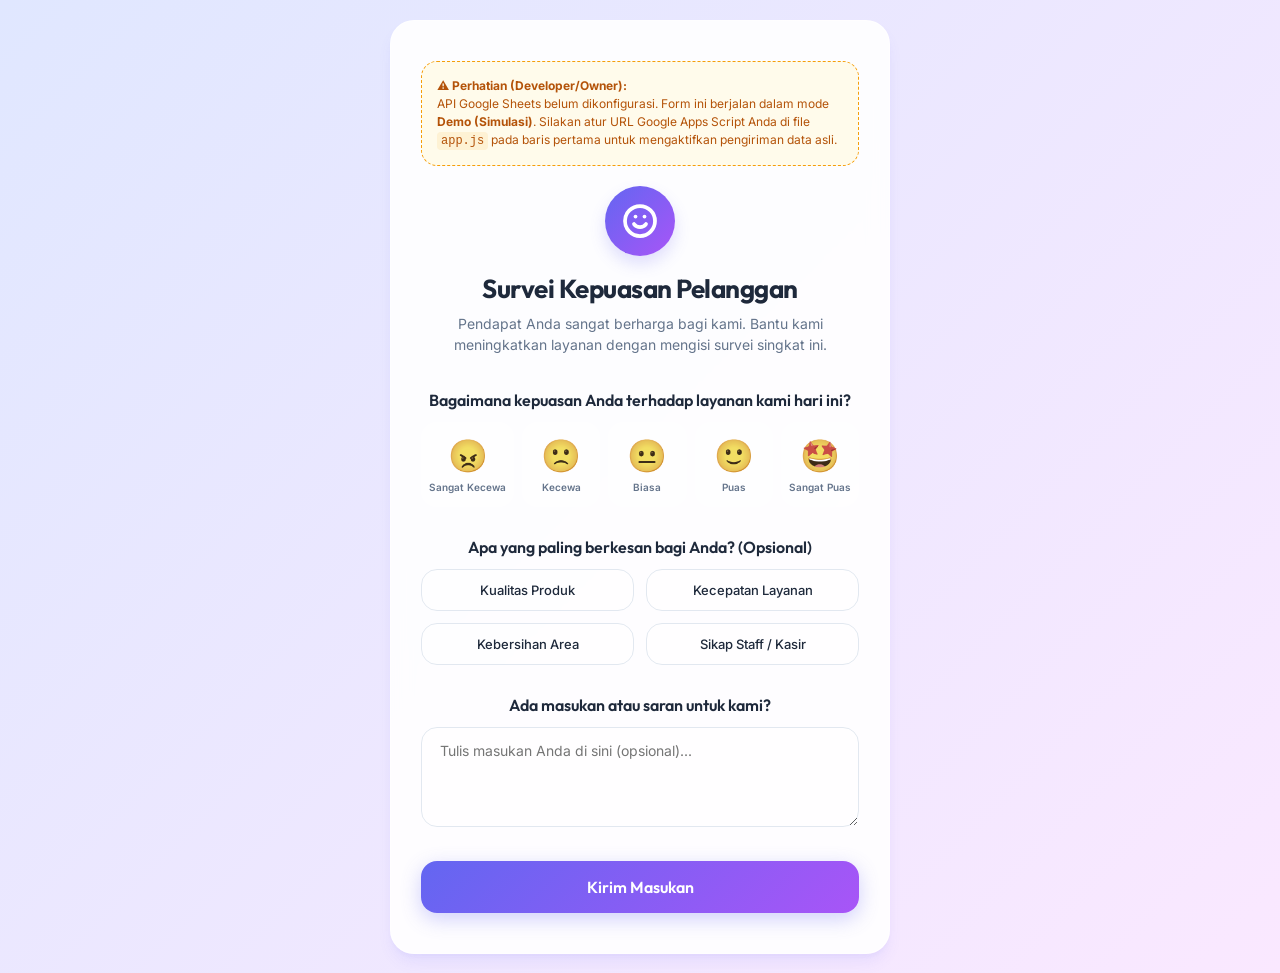
==== index.html @ a702938f "Initial commit of survey system" ====
<!DOCTYPE html>
<html lang="id">
<head>
  <meta charset="UTF-8">
  <meta name="viewport" content="width=device-width, initial-scale=1.0">
  <title>Survei Kepuasan Pelanggan</title>
  <link rel="stylesheet" href="style.css">
</head>
<body>

  <div class="survey-container">
    <!-- Status Konfigurasi: Hanya muncul jika URL Google Sheets belum diisi di app.js -->
    <div id="configWarning" class="config-warning" style="display: none;">
      <strong>⚠️ Perhatian (Developer/Owner):</strong><br>
      API Google Sheets belum dikonfigurasi. Form ini berjalan dalam mode <strong>Demo (Simulasi)</strong>. 
      Silakan atur URL Google Apps Script Anda di file <code>app.js</code> pada baris pertama untuk mengaktifkan pengiriman data asli.
    </div>

    <!-- Tampilan Form Survei -->
    <div id="surveyFormCard">
      <div class="survey-header">
        <div class="logo-placeholder">
          <!-- Ikon SVG senyum elegan -->
          <svg width="36" height="36" viewBox="0 0 24 24" fill="none" stroke="currentColor" stroke-width="2.5" stroke-linecap="round" stroke-linejoin="round">
            <path d="M12 22c5.523 0 10-4.477 10-10S17.523 2 12 2 2 6.477 2 12s4.477 10 10 10z"/>
            <path d="M8 14s1.5 2 4 2 4-2 4-2"/>
            <line x1="9" y1="9" x2="9.01" y2="9"/>
            <line x1="15" y1="9" x2="15.01" y2="9"/>
          </svg>
        </div>
        <h1 id="shopName">Survei Kepuasan Pelanggan</h1>
        <p>Pendapat Anda sangat berharga bagi kami. Bantu kami meningkatkan layanan dengan mengisi survei singkat ini.</p>
      </div>

      <form id="surveyForm">
        <!-- Pilihan Rating Kepuasan -->
        <div class="form-group">
          <label class="form-label">Bagaimana kepuasan Anda terhadap layanan kami hari ini?</label>
          <div class="rating-grid">
            
            <div class="rating-item">
              <input type="radio" name="rating" id="rate1" value="Sangat Tidak Puas" class="rating-input" required>
              <label for="rate1" class="rating-label">
                <span class="rating-emoji">😠</span>
                <span class="rating-text">Sangat Kecewa</span>
              </label>
            </div>

            <div class="rating-item">
              <input type="radio" name="rating" id="rate2" value="Tidak Puas" class="rating-input">
              <label for="rate2" class="rating-label">
                <span class="rating-emoji">🙁</span>
                <span class="rating-text">Kecewa</span>
              </label>
            </div>

            <div class="rating-item">
              <input type="radio" name="rating" id="rate3" value="Biasa Saja" class="rating-input">
              <label for="rate3" class="rating-label">
                <span class="rating-emoji">😐</span>
                <span class="rating-text">Biasa</span>
              </label>
            </div>

            <div class="rating-item">
              <input type="radio" name="rating" id="rate4" value="Puas" class="rating-input">
              <label for="rate4" class="rating-label">
                <span class="rating-emoji">🙂</span>
                <span class="rating-text">Puas</span>
              </label>
            </div>

            <div class="rating-item">
              <input type="radio" name="rating" id="rate5" value="Sangat Puas" class="rating-input">
              <label for="rate5" class="rating-label">
                <span class="rating-emoji">🤩</span>
                <span class="rating-text">Sangat Puas</span>
              </label>
            </div>

          </div>
        </div>

        <!-- Pilihan Kategori Layanan -->
        <div class="form-group">
          <label class="form-label">Apa yang paling berkesan bagi Anda? (Opsional)</label>
          <div class="category-container">
            <div>
              <input type="radio" name="kategori" id="cat1" value="Kualitas Produk" class="category-input">
              <label for="cat1" class="category-label">Kualitas Produk</label>
            </div>
            <div>
              <input type="radio" name="kategori" id="cat2" value="Kecepatan Layanan" class="category-input">
              <label for="cat2" class="category-label">Kecepatan Layanan</label>
            </div>
            <div>
              <input type="radio" name="kategori" id="cat3" value="Kebersihan Area" class="category-input">
              <label for="cat3" class="category-label">Kebersihan Area</label>
            </div>
            <div>
              <input type="radio" name="kategori" id="cat4" value="Sikap Staff/Kasir" class="category-input">
              <label for="cat4" class="category-label">Sikap Staff / Kasir</label>
            </div>
          </div>
        </div>

        <!-- Kolom Saran/Komentar -->
        <div class="form-group">
          <label class="form-label">Ada masukan atau saran untuk kami?</label>
          <textarea name="saran" id="saran" class="feedback-textarea" placeholder="Tulis masukan Anda di sini (opsional)..."></textarea>
        </div>

        <!-- Tombol Kirim -->
        <button type="submit" id="submitBtn" class="submit-btn">
          <span>Kirim Masukan</span>
          <div class="spinner" id="btnSpinner"></div>
        </button>
      </form>
    </div>

    <!-- Tampilan Berhasil Kirim -->
    <div id="successCard" class="success-card">
      <div class="success-icon">✓</div>
      <h2>Terima Kasih!</h2>
      <p>Masukan Anda telah berhasil kami terima. Pendapat Anda sangat membantu kami untuk terus meningkatkan kualitas pelayanan toko kami.</p>
      <button onclick="resetSurvey()" class="back-btn">Isi Survei Lagi</button>
    </div>
  </div>

  <script src="app.js"></script>
</body>
</html>
---- style.css ----
/* Import Google Fonts - Outfit & Inter */
@import url('https://fonts.googleapis.com/css2?family=Outfit:wght@300;400;500;600;700&family=Inter:wght@300;400;500;600&display=swap');

:root {
  --primary-color: #6366f1; /* Indigo */
  --primary-hover: #4f46e5;
  --secondary-color: #f43f5e; /* Rose */
  --bg-gradient: linear-gradient(135deg, #e0e7ff 0%, #fae8ff 100%);
  --card-bg: rgba(255, 255, 255, 0.9);
  --text-dark: #1e293b;
  --text-muted: #64748b;
  --border-color: #e2e8f0;
  --shadow-sm: 0 1px 3px rgba(0,0,0,0.05);
  --shadow-md: 0 4px 6px -1px rgba(0, 0, 0, 0.05), 0 2px 4px -1px rgba(0, 0, 0, 0.03);
  --shadow-lg: 0 10px 15px -3px rgba(99, 102, 241, 0.1), 0 4px 6px -2px rgba(99, 102, 241, 0.05);
  --border-radius-lg: 24px;
  --border-radius-md: 16px;
  --font-heading: 'Outfit', sans-serif;
  --font-body: 'Inter', sans-serif;
  --transition: all 0.3s cubic-bezier(0.4, 0, 0.2, 1);
}

/* Reset Styles */
* {
  box-sizing: border-box;
  margin: 0;
  padding: 0;
}

body {
  font-family: var(--font-body);
  background: var(--bg-gradient);
  color: var(--text-dark);
  min-height: 100vh;
  display: flex;
  justify-content: center;
  align-items: center;
  padding: 20px;
  overflow-x: hidden;
}

/* Main Container */
.survey-container {
  background: var(--card-bg);
  backdrop-filter: blur(10px);
  -webkit-backdrop-filter: blur(10px);
  border: 1px solid rgba(255, 255, 255, 0.6);
  border-radius: var(--border-radius-lg);
  padding: 40px 30px;
  width: 100%;
  max-width: 500px;
  box-shadow: var(--shadow-lg);
  position: relative;
  transition: var(--transition);
}

/* Header Section */
.survey-header {
  text-align: center;
  margin-bottom: 35px;
}

.logo-placeholder {
  width: 70px;
  height: 70px;
  background: linear-gradient(135deg, var(--primary-color) 0%, #a855f7 100%);
  border-radius: 50%;
  display: flex;
  justify-content: center;
  align-items: center;
  margin: 0 auto 16px;
  box-shadow: 0 8px 16px rgba(99, 102, 241, 0.2);
  color: white;
  font-size: 28px;
}

.survey-header h1 {
  font-family: var(--font-heading);
  font-size: 26px;
  font-weight: 700;
  color: var(--text-dark);
  margin-bottom: 8px;
  letter-spacing: -0.5px;
}

.survey-header p {
  color: var(--text-muted);
  font-size: 14px;
  line-height: 1.5;
}

/* Form Styles */
.form-group {
  margin-bottom: 30px;
}

.form-label {
  display: block;
  font-family: var(--font-heading);
  font-weight: 600;
  font-size: 16px;
  margin-bottom: 12px;
  color: var(--text-dark);
  text-align: center;
}

/* Rating Emojis */
.rating-grid {
  display: flex;
  justify-content: space-between;
  gap: 8px;
  margin-top: 10px;
}

.rating-item {
  flex: 1;
  text-align: center;
}

.rating-input {
  display: none; /* Sembunyikan radio button asli */
}

.rating-label {
  display: flex;
  flex-direction: column;
  align-items: center;
  cursor: pointer;
  padding: 12px 6px;
  border-radius: var(--border-radius-md);
  border: 2px solid transparent;
  background: rgba(255, 255, 255, 0.4);
  transition: var(--transition);
}

.rating-label:hover {
  background: rgba(255, 255, 255, 0.8);
  transform: translateY(-4px);
}

.rating-emoji {
  font-size: 32px;
  margin-bottom: 6px;
  filter: grayscale(30%);
  transition: var(--transition);
}

.rating-text {
  font-size: 10px;
  font-weight: 600;
  color: var(--text-muted);
  transition: var(--transition);
  white-space: nowrap;
}

/* Active State for Rating */
.rating-input:checked + .rating-label {
  background: white;
  border-color: var(--primary-color);
  box-shadow: 0 8px 16px rgba(99, 102, 241, 0.15);
  transform: scale(1.05) translateY(-4px);
}

.rating-input:checked + .rating-label .rating-emoji {
  filter: grayscale(0%);
  transform: scale(1.15);
}

.rating-input:checked + .rating-label .rating-text {
  color: var(--primary-color);
}

/* Categories (Chips) */
.category-container {
  display: grid;
  grid-template-columns: repeat(2, 1fr);
  gap: 12px;
}

.category-input {
  display: none;
}

.category-label {
  display: block;
  text-align: center;
  padding: 12px;
  background: rgba(255, 255, 255, 0.5);
  border: 1px solid var(--border-color);
  border-radius: var(--border-radius-md);
  font-size: 13px;
  font-weight: 500;
  color: var(--text-dark);
  cursor: pointer;
  transition: var(--transition);
}

.category-label:hover {
  background: rgba(255, 255, 255, 0.8);
  border-color: var(--primary-color);
}

.category-input:checked + .category-label {
  background: var(--primary-color);
  color: white;
  border-color: var(--primary-color);
  box-shadow: 0 4px 12px rgba(99, 102, 241, 0.2);
}

/* Feedback Text Area */
.feedback-textarea {
  width: 100%;
  min-height: 100px;
  padding: 14px 18px;
  border: 1px solid var(--border-color);
  border-radius: var(--border-radius-md);
  font-family: var(--font-body);
  font-size: 14px;
  color: var(--text-dark);
  background: rgba(255, 255, 255, 0.6);
  resize: vertical;
  outline: none;
  transition: var(--transition);
}

.feedback-textarea:focus {
  background: white;
  border-color: var(--primary-color);
  box-shadow: 0 0 0 4px rgba(99, 102, 241, 0.1);
}

/* Submit Button */
.submit-btn {
  width: 100%;
  padding: 16px;
  background: linear-gradient(135deg, var(--primary-color) 0%, #a855f7 100%);
  color: white;
  border: none;
  border-radius: var(--border-radius-md);
  font-family: var(--font-heading);
  font-size: 16px;
  font-weight: 600;
  cursor: pointer;
  box-shadow: 0 6px 20px rgba(99, 102, 241, 0.3);
  transition: var(--transition);
  display: flex;
  justify-content: center;
  align-items: center;
  gap: 10px;
}

.submit-btn:hover {
  transform: translateY(-2px);
  box-shadow: 0 8px 24px rgba(99, 102, 241, 0.4);
}

.submit-btn:active {
  transform: translateY(0);
}

.submit-btn:disabled {
  background: var(--text-muted);
  cursor: not-allowed;
  box-shadow: none;
  transform: none;
}

.spinner {
  display: none;
  width: 20px;
  height: 20px;
  border: 3px solid rgba(255,255,255,0.3);
  border-radius: 50%;
  border-top-color: white;
  animation: spin 1s ease-in-out infinite;
}

@keyframes spin {
  to { transform: rotate(360deg); }
}

/* Success Card */
.success-card {
  display: none;
  text-align: center;
  padding: 20px 10px;
  animation: scaleIn 0.5s cubic-bezier(0.175, 0.885, 0.32, 1.275);
}

@keyframes scaleIn {
  from { transform: scale(0.9); opacity: 0; }
  to { transform: scale(1); opacity: 1; }
}

.success-icon {
  width: 80px;
  height: 80px;
  background: #dcfce7;
  color: #22c55e;
  border-radius: 50%;
  display: flex;
  justify-content: center;
  align-items: center;
  margin: 0 auto 20px;
  font-size: 40px;
  animation: bounce 2s infinite;
}

@keyframes bounce {
  0%, 20%, 50%, 80%, 100% {transform: translateY(0);}
  40% {transform: translateY(-10px);}
  60% {transform: translateY(-5px);}
}

.success-card h2 {
  font-family: var(--font-heading);
  font-size: 24px;
  font-weight: 700;
  color: var(--text-dark);
  margin-bottom: 12px;
}

.success-card p {
  color: var(--text-muted);
  font-size: 15px;
  line-height: 1.6;
  margin-bottom: 25px;
}

.back-btn {
  display: inline-block;
  padding: 12px 24px;
  background: white;
  border: 1px solid var(--border-color);
  border-radius: var(--border-radius-md);
  color: var(--text-dark);
  font-weight: 500;
  text-decoration: none;
  transition: var(--transition);
  font-size: 14px;
}

.back-btn:hover {
  background: var(--border-color);
  transform: translateY(-1px);
}

/* Config Notice */
.config-warning {
  background: #fffbeb;
  border: 1px dashed #f59e0b;
  border-radius: var(--border-radius-md);
  padding: 15px;
  margin-bottom: 20px;
  font-size: 12px;
  color: #b45309;
  line-height: 1.5;
  text-align: left;
}

.config-warning code {
  background: rgba(245, 158, 11, 0.1);
  padding: 2px 4px;
  border-radius: 4px;
  font-family: monospace;
}

/* Responsive adjust */
@media(max-width: 480px) {
  body {
    padding: 10px;
  }
  
  .survey-container {
    padding: 30px 20px;
    border-radius: var(--border-radius-md);
  }
  
  .rating-emoji {
    font-size: 28px;
  }
  
  .rating-text {
    font-size: 9px;
  }
  
  .survey-header h1 {
    font-size: 22px;
  }
}

/* ==========================================
   GAYA UNTUK DASHBOARD ADMIN (admin.html)
   ========================================== */
.admin-container {
  max-width: 900px;
  background: var(--card-bg);
  backdrop-filter: blur(10px);
  -webkit-backdrop-filter: blur(10px);
  border: 1px solid rgba(255, 255, 255, 0.6);
  border-radius: var(--border-radius-lg);
  padding: 40px;
  width: 100%;
  box-shadow: var(--shadow-lg);
}

.admin-header {
  display: flex;
  justify-content: space-between;
  align-items: center;
  margin-bottom: 30px;
  flex-wrap: wrap;
  gap: 15px;
}

.admin-title h1 {
  font-family: var(--font-heading);
  font-size: 28px;
  font-weight: 700;
  color: var(--text-dark);
}

.admin-title p {
  color: var(--text-muted);
  font-size: 14px;
}

.action-buttons {
  display: flex;
  gap: 10px;
}

.btn {
  padding: 12px 20px;
  border-radius: var(--border-radius-md);
  font-family: var(--font-heading);
  font-weight: 600;
  font-size: 14px;
  cursor: pointer;
  border: none;
  transition: var(--transition);
  display: inline-flex;
  align-items: center;
  gap: 8px;
  text-decoration: none;
}

.btn-primary {
  background: linear-gradient(135deg, var(--primary-color) 0%, #a855f7 100%);
  color: white;
  box-shadow: 0 4px 12px rgba(99, 102, 241, 0.2);
}

.btn-primary:hover {
  transform: translateY(-1px);
  box-shadow: 0 6px 16px rgba(99, 102, 241, 0.3);
}

.btn-secondary {
  background: white;
  border: 1px solid var(--border-color);
  color: var(--text-dark);
}

.btn-secondary:hover {
  background: var(--border-color);
}

.btn-danger {
  background: #ef4444;
  color: white;
}

.btn-danger:hover {
  background: #dc2626;
}

.stats-grid {
  display: grid;
  grid-template-columns: repeat(auto-fit, minmax(200px, 1fr));
  gap: 20px;
  margin-bottom: 35px;
}

.stat-card {
  background: rgba(255, 255, 255, 0.5);
  border: 1px solid var(--border-color);
  border-radius: var(--border-radius-md);
  padding: 20px;
  text-align: center;
  box-shadow: var(--shadow-sm);
  transition: var(--transition);
}

.stat-card:hover {
  transform: translateY(-2px);
  background: white;
  box-shadow: var(--shadow-md);
}

.stat-card h3 {
  font-size: 12px;
  color: var(--text-muted);
  text-transform: uppercase;
  margin-bottom: 8px;
  letter-spacing: 0.5px;
}

.stat-card .stat-val {
  font-size: 32px;
  font-weight: 700;
  font-family: var(--font-heading);
  color: var(--text-dark);
}

.table-wrapper {
  overflow-x: auto;
  background: rgba(255, 255, 255, 0.3);
  border: 1px solid var(--border-color);
  border-radius: var(--border-radius-md);
  margin-top: 15px;
}

.admin-table {
  width: 100%;
  border-collapse: collapse;
  text-align: left;
  font-size: 14px;
}

.admin-table th {
  background: rgba(99, 102, 241, 0.05);
  padding: 15px 20px;
  font-weight: 600;
  color: var(--text-dark);
  border-bottom: 1px solid var(--border-color);
}

.admin-table td {
  padding: 15px 20px;
  border-bottom: 1px solid var(--border-color);
  color: #334155;
}

.admin-table tr:last-child td {
  border-bottom: none;
}

.admin-table tr:hover {
  background: rgba(255, 255, 255, 0.4);
}

.rating-badge {
  display: inline-block;
  padding: 4px 8px;
  border-radius: 20px;
  font-size: 11px;
  font-weight: 600;
  text-align: center;
}

.badge-sangat-puas { background: #dcfce7; color: #166534; }
.badge-puas { background: #e0f2fe; color: #0369a1; }
.badge-biasa { background: #fef3c7; color: #92400e; }
.badge-tidak-puas { background: #fee2e2; color: #991b1b; }
.badge-sangat-tidak-puas { background: #fca5a5; color: #7f1d1d; }

.empty-state {
  text-align: center;
  padding: 45px 20px;
  color: var(--text-muted);
  font-style: italic;
}

@media(max-width: 768px) {
  .admin-container {
    padding: 25px 15px;
  }
  .admin-header {
    flex-direction: column;
    align-items: flex-start;
  }
  .action-buttons {
    width: 100%;
    justify-content: flex-start;
  }
}
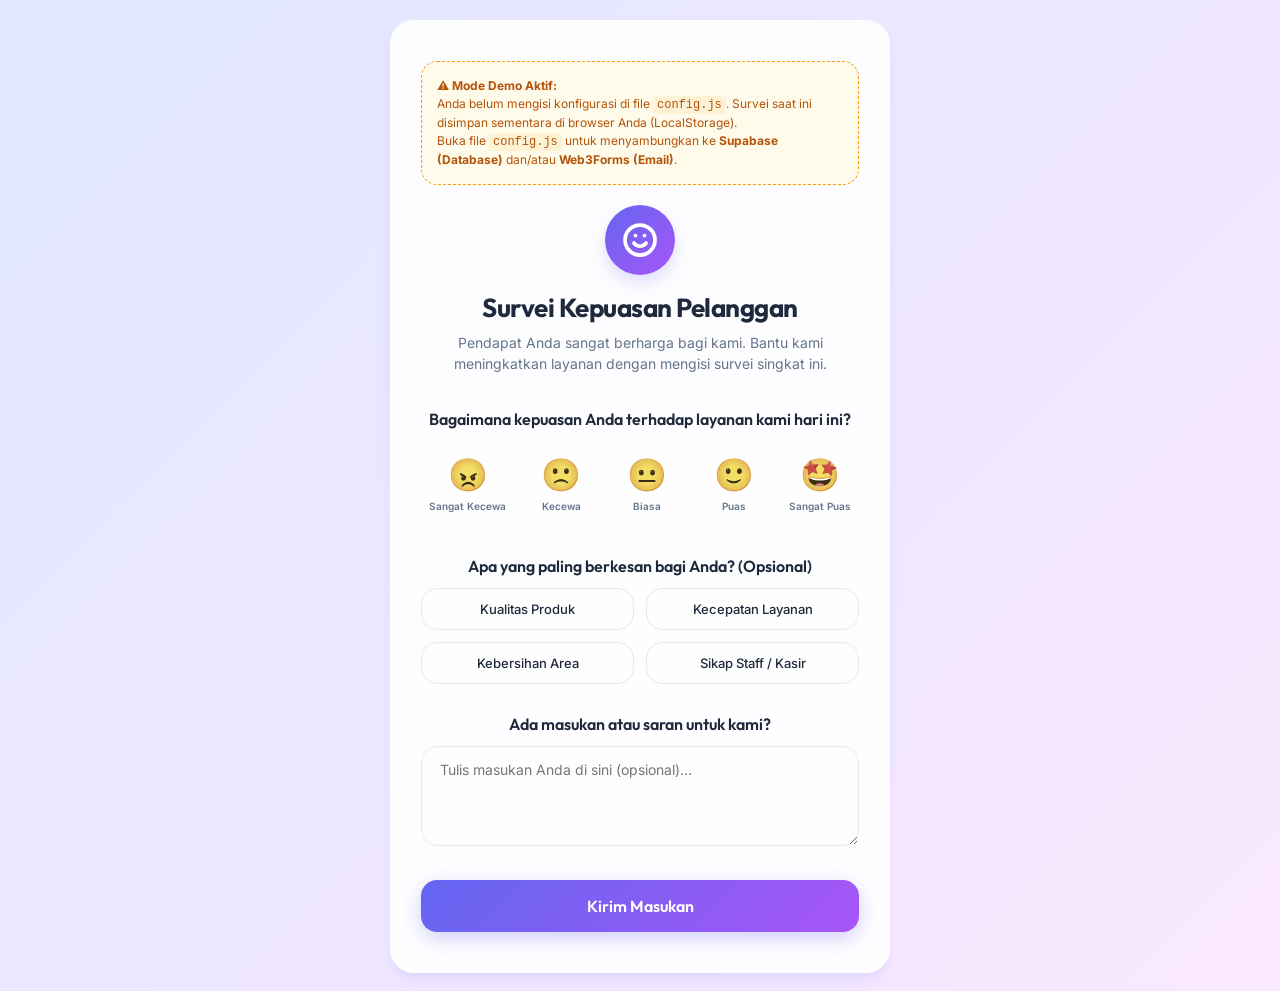
==== commit 7b7fd06f: "Update code to support both Supabase and Web3Forms with config.js" ====
--- a/index.html
+++ b/index.html
@@ -127,6 +127,7 @@
     </div>
   </div>
 
+  <script src="config.js"></script>
   <script src="app.js"></script>
 </body>
 </html>
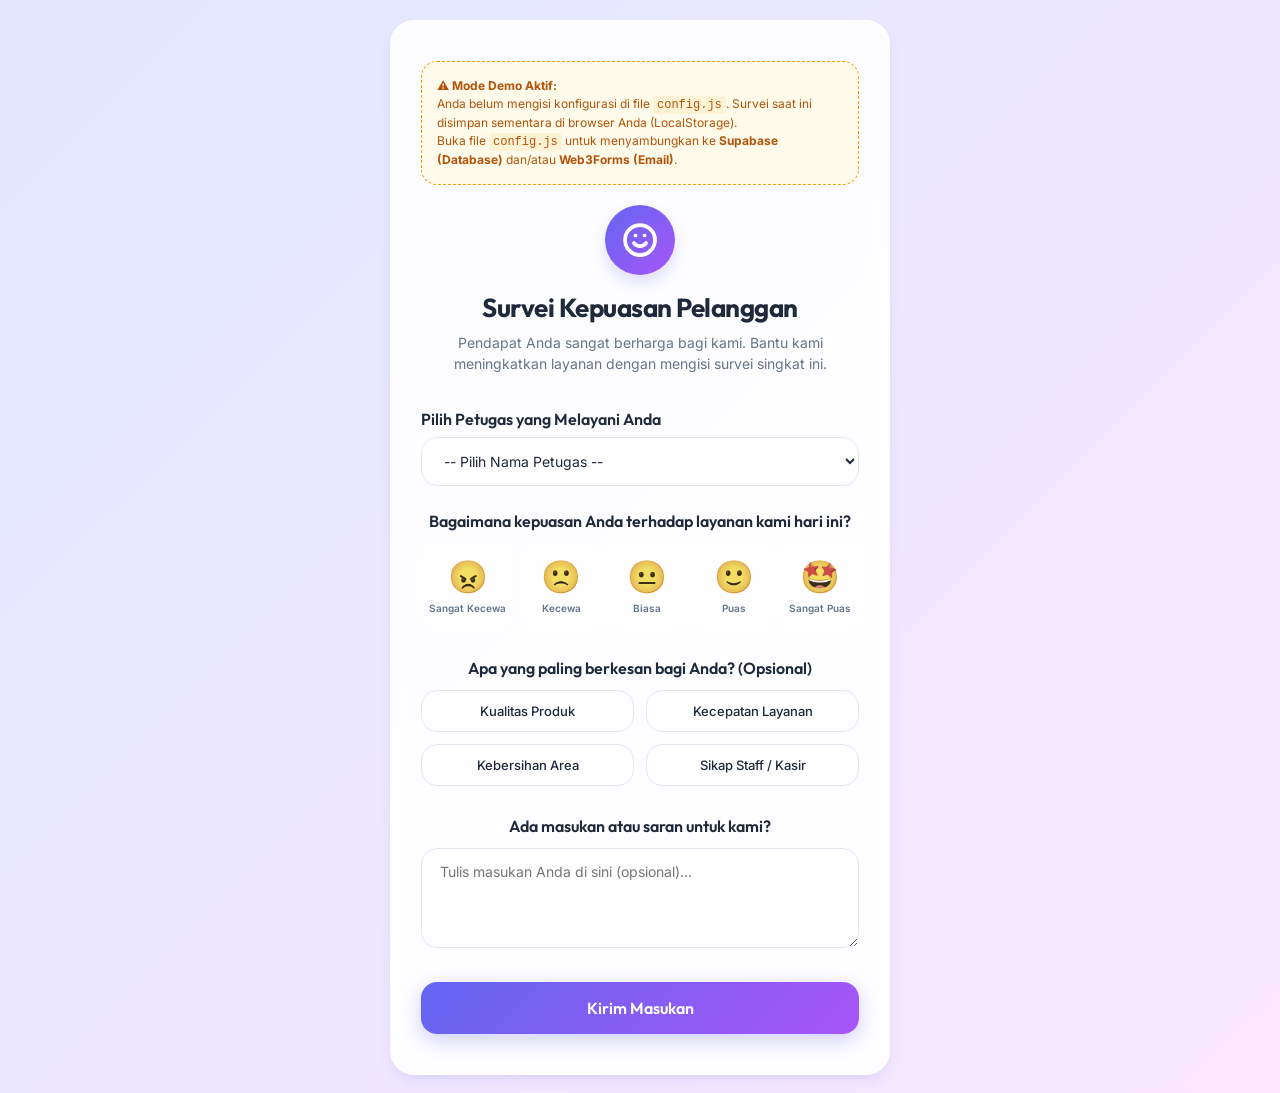
==== commit 29f64c96: "Add officer management tab, petugas dropdown, and user CRUD features" ====
--- a/index.html
+++ b/index.html
@@ -33,6 +33,14 @@
       </div>
 
       <form id="surveyForm">
+        <!-- Pilihan Petugas -->
+        <div class="form-group" style="margin-bottom: 25px;">
+          <label class="form-label" style="text-align: left; margin-bottom: 8px;">Pilih Petugas yang Melayani Anda</label>
+          <select name="petugas" id="petugasSelect" class="form-input" style="width: 100%; cursor: pointer;" required>
+            <option value="" disabled selected>-- Pilih Nama Petugas --</option>
+          </select>
+        </div>
+
         <!-- Pilihan Rating Kepuasan -->
         <div class="form-group">
           <label class="form-label">Bagaimana kepuasan Anda terhadap layanan kami hari ini?</label>
--- a/style.css
+++ b/style.css
@@ -207,10 +207,10 @@
   box-shadow: 0 4px 12px rgba(99, 102, 241, 0.2);
 }
 
-/* Feedback Text Area */
-.feedback-textarea {
+/* Feedback Text Area & Input Form */
+.feedback-textarea,
+.form-input {
   width: 100%;
-  min-height: 100px;
   padding: 14px 18px;
   border: 1px solid var(--border-color);
   border-radius: var(--border-radius-md);
@@ -218,15 +218,29 @@
   font-size: 14px;
   color: var(--text-dark);
   background: rgba(255, 255, 255, 0.6);
+  outline: none;
+  transition: var(--transition);
+}
+
+.feedback-textarea {
+  min-height: 100px;
   resize: vertical;
-  outline: none;
-  transition: var(--transition);
-}
-
-.feedback-textarea:focus {
+}
+
+.feedback-textarea:focus,
+.form-input:focus {
   background: white;
   border-color: var(--primary-color);
   box-shadow: 0 0 0 4px rgba(99, 102, 241, 0.1);
+}
+
+.error-message {
+  color: #ef4444;
+  font-size: 13px;
+  margin-top: 8px;
+  text-align: center;
+  font-weight: 500;
+  display: none;
 }
 
 /* Submit Button */
@@ -586,3 +600,66 @@
   }
 }
 
+/* ==========================================
+   TAB NAVIGASI & MANAJEMEN PETUGAS
+   ========================================== */
+.admin-tabs {
+  display: flex;
+  gap: 15px;
+  margin-bottom: 25px;
+  border-bottom: 2px solid var(--border-color);
+}
+
+.tab-link {
+  padding: 12px 20px;
+  font-family: var(--font-heading);
+  font-weight: 600;
+  font-size: 15px;
+  color: var(--text-muted);
+  background: none;
+  border: none;
+  cursor: pointer;
+  border-bottom: 3px solid transparent;
+  transition: var(--transition);
+}
+
+.tab-link.active {
+  color: var(--primary-color);
+  border-bottom-color: var(--primary-color);
+}
+
+.tab-content {
+  display: none;
+}
+
+.tab-content.active {
+  display: block;
+}
+
+.mgmt-grid {
+  display: grid;
+  grid-template-columns: 1fr 1.5fr;
+  gap: 30px;
+}
+
+@media(max-width: 768px) {
+  .mgmt-grid {
+    grid-template-columns: 1fr;
+  }
+}
+
+.card {
+  background: rgba(255, 255, 255, 0.4);
+  border: 1px solid var(--border-color);
+  border-radius: var(--border-radius-md);
+  padding: 24px;
+}
+
+.card h2 {
+  font-family: var(--font-heading);
+  font-size: 18px;
+  margin-bottom: 18px;
+  color: var(--text-dark);
+}
+
+
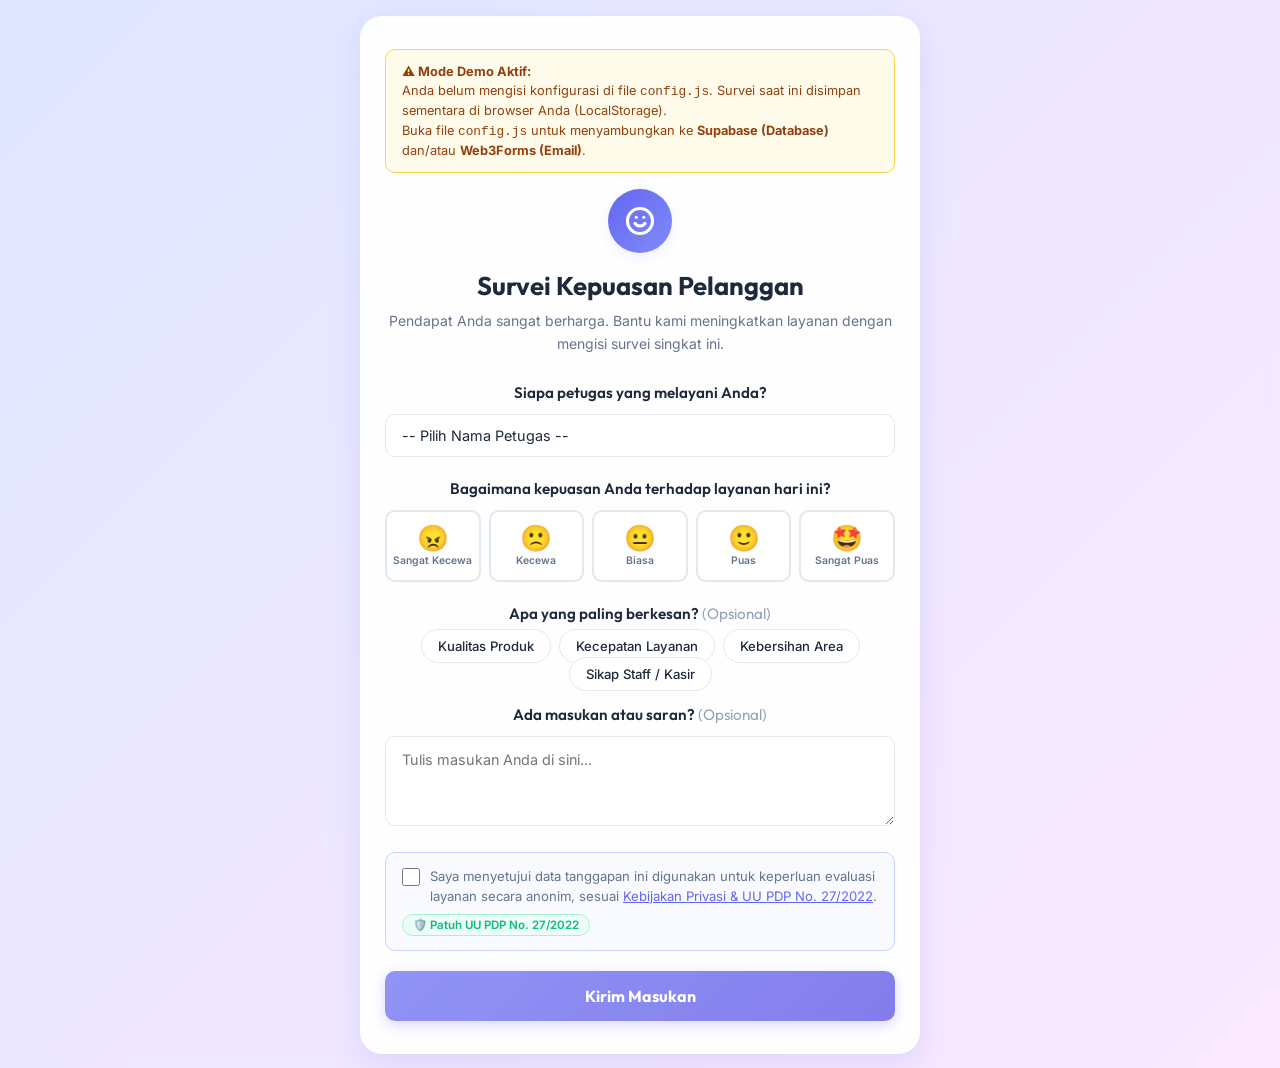
==== commit 4e5a6f00: "feat: responsive UI, UU PDP compliance, login rate-limiting, session timeout, privacy modal, consent" ====
--- a/index.html
+++ b/index.html
@@ -2,26 +2,68 @@
 <html lang="id">
 <head>
   <meta charset="UTF-8">
-  <meta name="viewport" content="width=device-width, initial-scale=1.0">
+  <meta name="viewport" content="width=device-width, initial-scale=1.0, maximum-scale=1.0">
+  <meta name="description" content="Survei Kepuasan Pelanggan - Bantu kami tingkatkan layanan dengan mengisi survei singkat">
+  <meta name="robots" content="noindex, nofollow">
+  <!-- Preconnect untuk performa loading font lebih cepat -->
+  <link rel="preconnect" href="https://fonts.googleapis.com">
+  <link rel="preconnect" href="https://fonts.gstatic.com" crossorigin>
   <title>Survei Kepuasan Pelanggan</title>
   <link rel="stylesheet" href="style.css">
+  <script src="config.js"></script>
 </head>
 <body>
 
+  <!-- MODAL KEBIJAKAN PRIVASI (UU PDP No.27/2022) -->
+  <div id="privacyModal" class="modal-overlay" role="dialog" aria-modal="true" aria-label="Kebijakan Privasi">
+    <div class="modal-box">
+      <h2>🔒 Kebijakan Privasi & Perlindungan Data</h2>
+      <p>Sesuai <strong>UU PDP No. 27 Tahun 2022</strong>, kami berkomitmen melindungi privasi Anda.</p>
+
+      <h3>📋 Data yang Dikumpulkan</h3>
+      <ul>
+        <li>Rating kepuasan layanan Anda</li>
+        <li>Kategori layanan yang dipilih (opsional)</li>
+        <li>Saran / masukan tertulis (opsional, <strong>tanpa nama</strong>)</li>
+        <li>Nama petugas yang melayani (untuk evaluasi internal)</li>
+        <li>Waktu pengisian survei</li>
+      </ul>
+
+      <h3>🎯 Tujuan Penggunaan</h3>
+      <ul>
+        <li>Evaluasi dan peningkatan kualitas layanan</li>
+        <li>Laporan internal kinerja petugas</li>
+        <li>Data tidak dijual atau dibagikan ke pihak ketiga</li>
+      </ul>
+
+      <h3>📅 Penyimpanan Data</h3>
+      <p>Data survei disimpan <strong>maksimal 1 tahun</strong> dan akan dihapus secara berkala sesuai kebijakan retensi data.</p>
+
+      <h3>✅ Hak Anda (Pasal 5–16 UU PDP)</h3>
+      <ul>
+        <li>Survei ini <strong>anonim</strong> — kami tidak mengumpulkan nama atau kontak Anda</li>
+        <li>Anda berhak menolak mengisi survei kapan saja</li>
+        <li>Data bersifat agregat untuk keperluan statistik</li>
+      </ul>
+
+      <button class="modal-close" onclick="document.getElementById('privacyModal').classList.remove('open')">
+        Mengerti &amp; Tutup
+      </button>
+    </div>
+  </div>
+
+  <!-- FORM SURVEI -->
   <div class="survey-container">
-    <!-- Status Konfigurasi: Hanya muncul jika URL Google Sheets belum diisi di app.js -->
-    <div id="configWarning" class="config-warning" style="display: none;">
-      <strong>⚠️ Perhatian (Developer/Owner):</strong><br>
-      API Google Sheets belum dikonfigurasi. Form ini berjalan dalam mode <strong>Demo (Simulasi)</strong>. 
-      Silakan atur URL Google Apps Script Anda di file <code>app.js</code> pada baris pertama untuk mengaktifkan pengiriman data asli.
+    <!-- Peringatan konfigurasi (hanya developer) -->
+    <div id="configWarning" class="config-warning" style="display:none;">
+      <strong>⚠️ Mode Demo:</strong> Data disimpan sementara di browser ini. Hubungkan Supabase di <code>config.js</code> untuk penyimpanan permanen.
     </div>
 
-    <!-- Tampilan Form Survei -->
+    <!-- Form Aktif -->
     <div id="surveyFormCard">
       <div class="survey-header">
         <div class="logo-placeholder">
-          <!-- Ikon SVG senyum elegan -->
-          <svg width="36" height="36" viewBox="0 0 24 24" fill="none" stroke="currentColor" stroke-width="2.5" stroke-linecap="round" stroke-linejoin="round">
+          <svg width="30" height="30" viewBox="0 0 24 24" fill="none" stroke="currentColor" stroke-width="2.5" stroke-linecap="round" stroke-linejoin="round" aria-hidden="true">
             <path d="M12 22c5.523 0 10-4.477 10-10S17.523 2 12 2 2 6.477 2 12s4.477 10 10 10z"/>
             <path d="M8 14s1.5 2 4 2 4-2 4-2"/>
             <line x1="9" y1="9" x2="9.01" y2="9"/>
@@ -29,70 +71,65 @@
           </svg>
         </div>
         <h1 id="shopName">Survei Kepuasan Pelanggan</h1>
-        <p>Pendapat Anda sangat berharga bagi kami. Bantu kami meningkatkan layanan dengan mengisi survei singkat ini.</p>
+        <p>Pendapat Anda sangat berharga. Bantu kami meningkatkan layanan dengan mengisi survei singkat ini.</p>
       </div>
 
-      <form id="surveyForm">
-        <!-- Pilihan Petugas -->
-        <div class="form-group" style="margin-bottom: 25px;">
-          <label class="form-label" style="text-align: left; margin-bottom: 8px;">Pilih Petugas yang Melayani Anda</label>
-          <select name="petugas" id="petugasSelect" class="form-input" style="width: 100%; cursor: pointer;" required>
+      <form id="surveyForm" novalidate>
+
+        <!-- Pilih Petugas -->
+        <div class="form-group">
+          <label class="form-label" for="petugasSelect">Siapa petugas yang melayani Anda?</label>
+          <select name="petugas" id="petugasSelect" class="form-input" required aria-required="true">
             <option value="" disabled selected>-- Pilih Nama Petugas --</option>
           </select>
         </div>
 
-        <!-- Pilihan Rating Kepuasan -->
+        <!-- Rating Kepuasan -->
         <div class="form-group">
-          <label class="form-label">Bagaimana kepuasan Anda terhadap layanan kami hari ini?</label>
-          <div class="rating-grid">
-            
+          <label class="form-label">Bagaimana kepuasan Anda terhadap layanan hari ini?</label>
+          <div class="rating-grid" role="radiogroup" aria-label="Pilihan rating kepuasan">
             <div class="rating-item">
               <input type="radio" name="rating" id="rate1" value="Sangat Tidak Puas" class="rating-input" required>
               <label for="rate1" class="rating-label">
-                <span class="rating-emoji">😠</span>
+                <span class="rating-emoji" aria-hidden="true">😠</span>
                 <span class="rating-text">Sangat Kecewa</span>
               </label>
             </div>
-
             <div class="rating-item">
               <input type="radio" name="rating" id="rate2" value="Tidak Puas" class="rating-input">
               <label for="rate2" class="rating-label">
-                <span class="rating-emoji">🙁</span>
+                <span class="rating-emoji" aria-hidden="true">🙁</span>
                 <span class="rating-text">Kecewa</span>
               </label>
             </div>
-
             <div class="rating-item">
               <input type="radio" name="rating" id="rate3" value="Biasa Saja" class="rating-input">
               <label for="rate3" class="rating-label">
-                <span class="rating-emoji">😐</span>
+                <span class="rating-emoji" aria-hidden="true">😐</span>
                 <span class="rating-text">Biasa</span>
               </label>
             </div>
-
             <div class="rating-item">
               <input type="radio" name="rating" id="rate4" value="Puas" class="rating-input">
               <label for="rate4" class="rating-label">
-                <span class="rating-emoji">🙂</span>
+                <span class="rating-emoji" aria-hidden="true">🙂</span>
                 <span class="rating-text">Puas</span>
               </label>
             </div>
-
             <div class="rating-item">
               <input type="radio" name="rating" id="rate5" value="Sangat Puas" class="rating-input">
               <label for="rate5" class="rating-label">
-                <span class="rating-emoji">🤩</span>
+                <span class="rating-emoji" aria-hidden="true">🤩</span>
                 <span class="rating-text">Sangat Puas</span>
               </label>
             </div>
-
           </div>
         </div>
 
-        <!-- Pilihan Kategori Layanan -->
+        <!-- Kategori -->
         <div class="form-group">
-          <label class="form-label">Apa yang paling berkesan bagi Anda? (Opsional)</label>
-          <div class="category-container">
+          <label class="form-label">Apa yang paling berkesan? <span style="font-weight:400;color:#94a3b8;">(Opsional)</span></label>
+          <div class="category-container" role="radiogroup" aria-label="Pilihan kategori">
             <div>
               <input type="radio" name="kategori" id="cat1" value="Kualitas Produk" class="category-input">
               <label for="cat1" class="category-label">Kualitas Produk</label>
@@ -112,30 +149,49 @@
           </div>
         </div>
 
-        <!-- Kolom Saran/Komentar -->
+        <!-- Saran -->
         <div class="form-group">
-          <label class="form-label">Ada masukan atau saran untuk kami?</label>
-          <textarea name="saran" id="saran" class="feedback-textarea" placeholder="Tulis masukan Anda di sini (opsional)..."></textarea>
+          <label class="form-label" for="saran">Ada masukan atau saran? <span style="font-weight:400;color:#94a3b8;">(Opsional)</span></label>
+          <textarea name="saran" id="saran" class="feedback-textarea" placeholder="Tulis masukan Anda di sini..." aria-label="Kolom saran opsional"></textarea>
+        </div>
+
+        <!-- PERSETUJUAN DATA (UU PDP) -->
+        <div class="consent-box">
+          <label>
+            <input type="checkbox" id="consentCheck" required aria-required="true">
+            <span>
+              Saya menyetujui data tanggapan ini digunakan untuk keperluan evaluasi layanan secara anonim, sesuai 
+              <a href="#" onclick="document.getElementById('privacyModal').classList.add('open'); return false;" aria-label="Buka kebijakan privasi">Kebijakan Privasi &amp; UU PDP No. 27/2022</a>.
+            </span>
+          </label>
+          <div class="pdp-badge" aria-label="Sistem ini patuh terhadap UU PDP">
+            🛡️ Patuh UU PDP No. 27/2022
+          </div>
         </div>
 
         <!-- Tombol Kirim -->
-        <button type="submit" id="submitBtn" class="submit-btn">
+        <button type="submit" id="submitBtn" class="submit-btn" disabled>
           <span>Kirim Masukan</span>
-          <div class="spinner" id="btnSpinner"></div>
+          <div class="spinner" id="btnSpinner" aria-hidden="true"></div>
         </button>
       </form>
     </div>
 
-    <!-- Tampilan Berhasil Kirim -->
-    <div id="successCard" class="success-card">
-      <div class="success-icon">✓</div>
+    <!-- Sukses -->
+    <div id="successCard" class="success-card" role="alert" aria-live="polite">
+      <div class="success-icon" aria-hidden="true">✓</div>
       <h2>Terima Kasih!</h2>
-      <p>Masukan Anda telah berhasil kami terima. Pendapat Anda sangat membantu kami untuk terus meningkatkan kualitas pelayanan toko kami.</p>
+      <p>Masukan Anda telah diterima dengan aman. Pendapat Anda membantu kami meningkatkan kualitas layanan.</p>
       <button onclick="resetSurvey()" class="back-btn">Isi Survei Lagi</button>
     </div>
   </div>
 
-  <script src="config.js"></script>
+  <script>
+    // Aktifkan tombol kirim hanya jika consent dicentang
+    document.getElementById('consentCheck').addEventListener('change', function() {
+      document.getElementById('submitBtn').disabled = !this.checked;
+    });
+  </script>
   <script src="app.js"></script>
 </body>
 </html>
--- a/style.css
+++ b/style.css
@@ -1,665 +1,533 @@
-/* Import Google Fonts - Outfit & Inter */
-@import url('https://fonts.googleapis.com/css2?family=Outfit:wght@300;400;500;600;700&family=Inter:wght@300;400;500;600&display=swap');
-
+/* =========================================
+   IMPORT FONT — SWAP untuk performa cepat
+   ========================================= */
+@import url('https://fonts.googleapis.com/css2?family=Outfit:wght@400;600;700&family=Inter:wght@400;500;600&display=swap');
+
+/* =========================================
+   DESIGN TOKENS
+   ========================================= */
 :root {
-  --primary-color: #6366f1; /* Indigo */
-  --primary-hover: #4f46e5;
-  --secondary-color: #f43f5e; /* Rose */
-  --bg-gradient: linear-gradient(135deg, #e0e7ff 0%, #fae8ff 100%);
-  --card-bg: rgba(255, 255, 255, 0.9);
-  --text-dark: #1e293b;
-  --text-muted: #64748b;
-  --border-color: #e2e8f0;
-  --shadow-sm: 0 1px 3px rgba(0,0,0,0.05);
-  --shadow-md: 0 4px 6px -1px rgba(0, 0, 0, 0.05), 0 2px 4px -1px rgba(0, 0, 0, 0.03);
-  --shadow-lg: 0 10px 15px -3px rgba(99, 102, 241, 0.1), 0 4px 6px -2px rgba(99, 102, 241, 0.05);
-  --border-radius-lg: 24px;
-  --border-radius-md: 16px;
-  --font-heading: 'Outfit', sans-serif;
-  --font-body: 'Inter', sans-serif;
-  --transition: all 0.3s cubic-bezier(0.4, 0, 0.2, 1);
-}
-
-/* Reset Styles */
-* {
-  box-sizing: border-box;
-  margin: 0;
-  padding: 0;
-}
+  --primary:       #6366f1;
+  --primary-dark:  #4f46e5;
+  --danger:        #ef4444;
+  --danger-dark:   #dc2626;
+  --success:       #10b981;
+  --warning:       #f59e0b;
+  --bg:            linear-gradient(135deg, #e0e7ff 0%, #fae8ff 100%);
+  --card:          rgba(255,255,255,0.93);
+  --text:          #1e293b;
+  --muted:         #64748b;
+  --border:        #e2e8f0;
+  --shadow-sm:     0 1px 3px rgba(0,0,0,0.07);
+  --shadow-md:     0 4px 12px rgba(99,102,241,0.10);
+  --shadow-lg:     0 10px 30px rgba(99,102,241,0.14);
+  --radius-xl:     22px;
+  --radius-lg:     14px;
+  --radius-md:     10px;
+  --radius-sm:     6px;
+  --font-head:     'Outfit', sans-serif;
+  --font-body:     'Inter', sans-serif;
+  --ease:          cubic-bezier(0.4,0,0.2,1);
+}
+
+/* =========================================
+   RESET
+   ========================================= */
+*, *::before, *::after { box-sizing: border-box; margin: 0; padding: 0; }
+html { font-size: 16px; -webkit-text-size-adjust: 100%; }
 
 body {
   font-family: var(--font-body);
-  background: var(--bg-gradient);
-  color: var(--text-dark);
+  background: var(--bg);
+  color: var(--text);
   min-height: 100vh;
   display: flex;
   justify-content: center;
-  align-items: center;
-  padding: 20px;
+  align-items: flex-start;
+  padding: 16px;
   overflow-x: hidden;
 }
 
-/* Main Container */
+/* =========================================
+   SURVEY CONTAINER (halaman survei)
+   ========================================= */
 .survey-container {
-  background: var(--card-bg);
-  backdrop-filter: blur(10px);
-  -webkit-backdrop-filter: blur(10px);
-  border: 1px solid rgba(255, 255, 255, 0.6);
-  border-radius: var(--border-radius-lg);
-  padding: 40px 30px;
+  background: var(--card);
+  backdrop-filter: blur(12px);
+  -webkit-backdrop-filter: blur(12px);
+  border: 1px solid rgba(255,255,255,0.7);
+  border-radius: var(--radius-xl);
+  padding: 32px 24px;
   width: 100%;
-  max-width: 500px;
+  max-width: 560px;
+  margin: auto;
   box-shadow: var(--shadow-lg);
-  position: relative;
-  transition: var(--transition);
-}
-
-/* Header Section */
+}
+
+/* =========================================
+   SURVEY HEADER
+   ========================================= */
 .survey-header {
   text-align: center;
-  margin-bottom: 35px;
-}
-
+  margin-bottom: 28px;
+}
 .logo-placeholder {
-  width: 70px;
-  height: 70px;
-  background: linear-gradient(135deg, var(--primary-color) 0%, #a855f7 100%);
+  width: 64px; height: 64px;
+  background: linear-gradient(135deg, var(--primary), #818cf8);
   border-radius: 50%;
-  display: flex;
-  justify-content: center;
-  align-items: center;
+  display: flex; align-items: center; justify-content: center;
   margin: 0 auto 16px;
-  box-shadow: 0 8px 16px rgba(99, 102, 241, 0.2);
-  color: white;
-  font-size: 28px;
-}
-
+  color: #fff;
+  box-shadow: var(--shadow-md);
+}
 .survey-header h1 {
-  font-family: var(--font-heading);
-  font-size: 26px;
+  font-family: var(--font-head);
+  font-size: clamp(1.2rem, 4vw, 1.6rem);
   font-weight: 700;
-  color: var(--text-dark);
+  color: var(--text);
   margin-bottom: 8px;
-  letter-spacing: -0.5px;
-}
-
+  line-height: 1.3;
+}
 .survey-header p {
-  color: var(--text-muted);
-  font-size: 14px;
-  line-height: 1.5;
-}
-
-/* Form Styles */
-.form-group {
-  margin-bottom: 30px;
-}
+  font-size: 0.875rem;
+  color: var(--muted);
+  line-height: 1.6;
+}
+
+/* =========================================
+   FORM
+   ========================================= */
+.form-group { margin-bottom: 22px; }
 
 .form-label {
   display: block;
-  font-family: var(--font-heading);
+  font-family: var(--font-head);
   font-weight: 600;
-  font-size: 16px;
+  font-size: 0.95rem;
+  text-align: center;
   margin-bottom: 12px;
-  color: var(--text-dark);
-  text-align: center;
-}
-
-/* Rating Emojis */
+  color: var(--text);
+}
+
+.form-input, .feedback-textarea {
+  width: 100%;
+  padding: 12px 16px;
+  border: 1.5px solid var(--border);
+  border-radius: var(--radius-md);
+  font-family: var(--font-body);
+  font-size: 0.9rem;
+  color: var(--text);
+  background: #fff;
+  transition: border-color .2s var(--ease), box-shadow .2s var(--ease);
+  outline: none;
+  -webkit-appearance: none;
+}
+.form-input:focus, .feedback-textarea:focus {
+  border-color: var(--primary);
+  box-shadow: 0 0 0 3px rgba(99,102,241,.15);
+}
+
+.feedback-textarea {
+  min-height: 90px;
+  resize: vertical;
+  line-height: 1.5;
+}
+
+/* =========================================
+   RATING GRID — responsive 3+2 lalu 5
+   ========================================= */
 .rating-grid {
-  display: flex;
-  justify-content: space-between;
+  display: grid;
+  grid-template-columns: repeat(5, 1fr);
   gap: 8px;
-  margin-top: 10px;
-}
-
-.rating-item {
-  flex: 1;
-  text-align: center;
-}
-
-.rating-input {
-  display: none; /* Sembunyikan radio button asli */
-}
-
+}
+@media (max-width: 420px) {
+  .rating-grid { grid-template-columns: repeat(3, 1fr); }
+}
+
+.rating-input { display: none; }
 .rating-label {
-  display: flex;
-  flex-direction: column;
-  align-items: center;
+  display: flex; flex-direction: column; align-items: center; justify-content: center;
+  padding: 10px 4px;
+  border: 2px solid var(--border);
+  border-radius: var(--radius-md);
   cursor: pointer;
-  padding: 12px 6px;
-  border-radius: var(--border-radius-md);
-  border: 2px solid transparent;
-  background: rgba(255, 255, 255, 0.4);
-  transition: var(--transition);
-}
-
-.rating-label:hover {
-  background: rgba(255, 255, 255, 0.8);
-  transform: translateY(-4px);
-}
-
-.rating-emoji {
-  font-size: 32px;
-  margin-bottom: 6px;
-  filter: grayscale(30%);
-  transition: var(--transition);
-}
-
-.rating-text {
-  font-size: 10px;
-  font-weight: 600;
-  color: var(--text-muted);
-  transition: var(--transition);
+  transition: all .2s var(--ease);
+  min-height: 72px;
+  background: #fff;
+  user-select: none;
+  -webkit-tap-highlight-color: transparent;
+}
+.rating-label:hover, .rating-label:active { border-color: var(--primary); background: #eef2ff; transform: translateY(-2px); }
+.rating-input:checked + .rating-label {
+  border-color: var(--primary);
+  background: linear-gradient(135deg,#eef2ff,#f5f3ff);
+  box-shadow: 0 0 0 3px rgba(99,102,241,.2);
+  transform: translateY(-2px);
+}
+.rating-emoji { font-size: 1.6rem; line-height: 1; }
+.rating-text { font-size: 0.65rem; font-weight: 600; color: var(--muted); margin-top: 4px; text-align: center; }
+
+/* =========================================
+   CATEGORY CHIPS
+   ========================================= */
+.category-container {
+  display: flex; flex-wrap: wrap; gap: 8px; justify-content: center;
+}
+.category-input { display: none; }
+.category-label {
+  padding: 8px 16px;
+  border: 1.5px solid var(--border);
+  border-radius: 999px;
+  font-size: 0.82rem; font-weight: 500;
+  cursor: pointer;
+  transition: all .2s var(--ease);
+  background: #fff;
+  user-select: none;
   white-space: nowrap;
-}
-
-/* Active State for Rating */
-.rating-input:checked + .rating-label {
-  background: white;
-  border-color: var(--primary-color);
-  box-shadow: 0 8px 16px rgba(99, 102, 241, 0.15);
-  transform: scale(1.05) translateY(-4px);
-}
-
-.rating-input:checked + .rating-label .rating-emoji {
-  filter: grayscale(0%);
-  transform: scale(1.15);
-}
-
-.rating-input:checked + .rating-label .rating-text {
-  color: var(--primary-color);
-}
-
-/* Categories (Chips) */
-.category-container {
-  display: grid;
-  grid-template-columns: repeat(2, 1fr);
-  gap: 12px;
-}
-
-.category-input {
-  display: none;
-}
-
-.category-label {
-  display: block;
-  text-align: center;
-  padding: 12px;
-  background: rgba(255, 255, 255, 0.5);
-  border: 1px solid var(--border-color);
-  border-radius: var(--border-radius-md);
-  font-size: 13px;
-  font-weight: 500;
-  color: var(--text-dark);
-  cursor: pointer;
-  transition: var(--transition);
-}
-
-.category-label:hover {
-  background: rgba(255, 255, 255, 0.8);
-  border-color: var(--primary-color);
-}
-
+  -webkit-tap-highlight-color: transparent;
+}
+.category-label:hover { border-color: var(--primary); color: var(--primary); }
 .category-input:checked + .category-label {
-  background: var(--primary-color);
-  color: white;
-  border-color: var(--primary-color);
-  box-shadow: 0 4px 12px rgba(99, 102, 241, 0.2);
-}
-
-/* Feedback Text Area & Input Form */
-.feedback-textarea,
-.form-input {
-  width: 100%;
-  padding: 14px 18px;
-  border: 1px solid var(--border-color);
-  border-radius: var(--border-radius-md);
-  font-family: var(--font-body);
-  font-size: 14px;
-  color: var(--text-dark);
-  background: rgba(255, 255, 255, 0.6);
-  outline: none;
-  transition: var(--transition);
-}
-
-.feedback-textarea {
-  min-height: 100px;
-  resize: vertical;
-}
-
-.feedback-textarea:focus,
-.form-input:focus {
-  background: white;
-  border-color: var(--primary-color);
-  box-shadow: 0 0 0 4px rgba(99, 102, 241, 0.1);
-}
-
-.error-message {
-  color: #ef4444;
-  font-size: 13px;
+  background: var(--primary); color: #fff; border-color: var(--primary);
+}
+
+/* =========================================
+   CONSENT AREA (UU PDP)
+   ========================================= */
+.consent-box {
+  background: #f8faff;
+  border: 1.5px solid #c7d2fe;
+  border-radius: var(--radius-md);
+  padding: 14px 16px;
+  margin-bottom: 20px;
+}
+.consent-box label {
+  display: flex; align-items: flex-start; gap: 10px;
+  cursor: pointer; font-size: 0.82rem; color: var(--muted); line-height: 1.5;
+}
+.consent-box input[type=checkbox] {
+  width: 18px; height: 18px; min-width: 18px;
+  accent-color: var(--primary); cursor: pointer; margin-top: 1px;
+}
+.consent-box a { color: var(--primary); text-decoration: underline; }
+.pdp-badge {
+  display: inline-flex; align-items: center; gap: 5px;
+  background: #ecfdf5; color: var(--success);
+  border: 1px solid #a7f3d0;
+  border-radius: 999px;
+  font-size: 0.72rem; font-weight: 600; padding: 3px 10px;
   margin-top: 8px;
-  text-align: center;
-  font-weight: 500;
-  display: none;
-}
-
-/* Submit Button */
+}
+
+/* =========================================
+   SUBMIT BUTTON
+   ========================================= */
 .submit-btn {
   width: 100%;
+  padding: 14px;
+  background: linear-gradient(135deg, var(--primary), var(--primary-dark));
+  color: #fff;
+  border: none; border-radius: var(--radius-md);
+  font-family: var(--font-head);
+  font-size: 1rem; font-weight: 700;
+  cursor: pointer;
+  transition: all .25s var(--ease);
+  display: flex; align-items: center; justify-content: center; gap: 8px;
+  box-shadow: 0 4px 14px rgba(99,102,241,.35);
+  -webkit-tap-highlight-color: transparent;
+  min-height: 50px;
+}
+.submit-btn:hover { background: linear-gradient(135deg,#4f46e5,#4338ca); transform: translateY(-1px); box-shadow: 0 6px 20px rgba(99,102,241,.4); }
+.submit-btn:active { transform: translateY(0); }
+.submit-btn:disabled { opacity: .7; cursor: not-allowed; transform: none; }
+.submit-btn span { pointer-events: none; }
+
+/* =========================================
+   SPINNER
+   ========================================= */
+.spinner {
+  width: 18px; height: 18px;
+  border: 2.5px solid rgba(255,255,255,.4);
+  border-top-color: #fff;
+  border-radius: 50%;
+  animation: spin .7s linear infinite;
+  display: none;
+}
+@keyframes spin { to { transform: rotate(360deg); } }
+
+/* =========================================
+   SUCCESS CARD
+   ========================================= */
+.success-card {
+  display: none; text-align: center; padding: 20px 0;
+}
+.success-icon {
+  width: 72px; height: 72px;
+  background: linear-gradient(135deg,var(--success),#059669);
+  border-radius: 50%;
+  display: flex; align-items: center; justify-content: center;
+  font-size: 2rem; color: #fff;
+  margin: 0 auto 20px;
+  box-shadow: 0 6px 20px rgba(16,185,129,.3);
+  animation: pop .4s var(--ease);
+}
+@keyframes pop { from { transform: scale(.5); opacity: 0; } to { transform: scale(1); opacity: 1; } }
+.success-card h2 { font-family: var(--font-head); font-size: 1.5rem; font-weight: 700; margin-bottom: 10px; }
+.success-card p { color: var(--muted); font-size: 0.9rem; line-height: 1.6; margin-bottom: 24px; }
+.back-btn {
+  padding: 12px 28px;
+  background: linear-gradient(135deg, var(--primary), var(--primary-dark));
+  color: #fff; border: none; border-radius: var(--radius-md);
+  font-family: var(--font-head); font-size: 0.95rem; font-weight: 600;
+  cursor: pointer; transition: all .2s var(--ease);
+  box-shadow: var(--shadow-md);
+}
+.back-btn:hover { transform: translateY(-1px); }
+
+/* =========================================
+   CONFIG WARNING
+   ========================================= */
+.config-warning {
+  background: #fffbeb; border: 1px solid #fcd34d; border-radius: var(--radius-md);
+  padding: 12px 16px; font-size: 0.8rem; color: #92400e; margin-bottom: 16px; line-height: 1.5;
+}
+.error-message {
+  display: none; color: var(--danger); font-size: 0.83rem;
+  text-align: center; margin-bottom: 10px; font-weight: 500;
+}
+
+/* =========================================
+   MODAL PRIVACY POLICY (UU PDP)
+   ========================================= */
+.modal-overlay {
+  display: none; position: fixed; inset: 0;
+  background: rgba(15,23,42,0.55); z-index: 9999;
+  align-items: center; justify-content: center; padding: 16px;
+}
+.modal-overlay.open { display: flex; }
+.modal-box {
+  background: #fff; border-radius: var(--radius-xl);
+  padding: 28px 24px; width: 100%; max-width: 500px;
+  max-height: 85vh; overflow-y: auto;
+  box-shadow: var(--shadow-lg);
+  animation: slideUp .3s var(--ease);
+}
+@keyframes slideUp { from { transform: translateY(30px); opacity:0; } to { transform: translateY(0); opacity:1; } }
+.modal-box h2 { font-family: var(--font-head); font-size: 1.2rem; margin-bottom: 14px; color: var(--primary); }
+.modal-box h3 { font-family: var(--font-head); font-size: 0.95rem; margin: 14px 0 6px; }
+.modal-box p, .modal-box li { font-size: 0.85rem; color: var(--muted); line-height: 1.65; }
+.modal-box ul { padding-left: 18px; }
+.modal-box li { margin-bottom: 4px; }
+.modal-close {
+  width: 100%; margin-top: 20px; padding: 12px;
+  background: var(--primary); color: #fff; border: none; border-radius: var(--radius-md);
+  font-family: var(--font-head); font-size: 0.95rem; font-weight: 600;
+  cursor: pointer; transition: background .2s;
+}
+.modal-close:hover { background: var(--primary-dark); }
+
+/* =========================================
+   ADMIN CONTAINER
+   ========================================= */
+.admin-container {
+  width: 100%; max-width: 1100px;
+  margin: 0 auto;
   padding: 16px;
-  background: linear-gradient(135deg, var(--primary-color) 0%, #a855f7 100%);
-  color: white;
-  border: none;
-  border-radius: var(--border-radius-md);
-  font-family: var(--font-heading);
-  font-size: 16px;
-  font-weight: 600;
-  cursor: pointer;
-  box-shadow: 0 6px 20px rgba(99, 102, 241, 0.3);
-  transition: var(--transition);
-  display: flex;
-  justify-content: center;
-  align-items: center;
-  gap: 10px;
-}
-
-.submit-btn:hover {
-  transform: translateY(-2px);
-  box-shadow: 0 8px 24px rgba(99, 102, 241, 0.4);
-}
-
-.submit-btn:active {
-  transform: translateY(0);
-}
-
-.submit-btn:disabled {
-  background: var(--text-muted);
-  cursor: not-allowed;
-  box-shadow: none;
-  transform: none;
-}
-
-.spinner {
-  display: none;
-  width: 20px;
-  height: 20px;
-  border: 3px solid rgba(255,255,255,0.3);
-  border-radius: 50%;
-  border-top-color: white;
-  animation: spin 1s ease-in-out infinite;
-}
-
-@keyframes spin {
-  to { transform: rotate(360deg); }
-}
-
-/* Success Card */
-.success-card {
-  display: none;
-  text-align: center;
-  padding: 20px 10px;
-  animation: scaleIn 0.5s cubic-bezier(0.175, 0.885, 0.32, 1.275);
-}
-
-@keyframes scaleIn {
-  from { transform: scale(0.9); opacity: 0; }
-  to { transform: scale(1); opacity: 1; }
-}
-
-.success-icon {
-  width: 80px;
-  height: 80px;
-  background: #dcfce7;
-  color: #22c55e;
-  border-radius: 50%;
-  display: flex;
-  justify-content: center;
-  align-items: center;
-  margin: 0 auto 20px;
-  font-size: 40px;
-  animation: bounce 2s infinite;
-}
-
-@keyframes bounce {
-  0%, 20%, 50%, 80%, 100% {transform: translateY(0);}
-  40% {transform: translateY(-10px);}
-  60% {transform: translateY(-5px);}
-}
-
-.success-card h2 {
-  font-family: var(--font-heading);
-  font-size: 24px;
-  font-weight: 700;
-  color: var(--text-dark);
-  margin-bottom: 12px;
-}
-
-.success-card p {
-  color: var(--text-muted);
-  font-size: 15px;
-  line-height: 1.6;
-  margin-bottom: 25px;
-}
-
-.back-btn {
-  display: inline-block;
-  padding: 12px 24px;
-  background: white;
-  border: 1px solid var(--border-color);
-  border-radius: var(--border-radius-md);
-  color: var(--text-dark);
-  font-weight: 500;
-  text-decoration: none;
-  transition: var(--transition);
-  font-size: 14px;
-}
-
-.back-btn:hover {
-  background: var(--border-color);
-  transform: translateY(-1px);
-}
-
-/* Config Notice */
-.config-warning {
-  background: #fffbeb;
-  border: 1px dashed #f59e0b;
-  border-radius: var(--border-radius-md);
-  padding: 15px;
+}
+
+.admin-header {
+  display: flex; flex-wrap: wrap; gap: 12px;
+  align-items: flex-start; justify-content: space-between;
   margin-bottom: 20px;
-  font-size: 12px;
-  color: #b45309;
-  line-height: 1.5;
-  text-align: left;
-}
-
-.config-warning code {
-  background: rgba(245, 158, 11, 0.1);
-  padding: 2px 4px;
-  border-radius: 4px;
-  font-family: monospace;
-}
-
-/* Responsive adjust */
-@media(max-width: 480px) {
-  body {
-    padding: 10px;
-  }
-  
-  .survey-container {
-    padding: 30px 20px;
-    border-radius: var(--border-radius-md);
-  }
-  
-  .rating-emoji {
-    font-size: 28px;
-  }
-  
-  .rating-text {
-    font-size: 9px;
-  }
-  
-  .survey-header h1 {
-    font-size: 22px;
-  }
-}
-
-/* ==========================================
-   GAYA UNTUK DASHBOARD ADMIN (admin.html)
-   ========================================== */
-.admin-container {
-  max-width: 900px;
-  background: var(--card-bg);
-  backdrop-filter: blur(10px);
-  -webkit-backdrop-filter: blur(10px);
-  border: 1px solid rgba(255, 255, 255, 0.6);
-  border-radius: var(--border-radius-lg);
-  padding: 40px;
-  width: 100%;
-  box-shadow: var(--shadow-lg);
-}
-
-.admin-header {
-  display: flex;
-  justify-content: space-between;
-  align-items: center;
-  margin-bottom: 30px;
-  flex-wrap: wrap;
-  gap: 15px;
-}
-
+}
 .admin-title h1 {
-  font-family: var(--font-heading);
-  font-size: 28px;
-  font-weight: 700;
-  color: var(--text-dark);
-}
-
-.admin-title p {
-  color: var(--text-muted);
-  font-size: 14px;
-}
-
-.action-buttons {
-  display: flex;
-  gap: 10px;
-}
-
+  font-family: var(--font-head);
+  font-size: clamp(1.1rem, 3vw, 1.6rem);
+  font-weight: 700; color: var(--text);
+}
+.admin-title p { font-size: 0.83rem; color: var(--muted); margin-top: 4px; }
+
+.action-buttons { display: flex; flex-wrap: wrap; gap: 8px; }
+
+/* =========================================
+   BUTTONS
+   ========================================= */
 .btn {
-  padding: 12px 20px;
-  border-radius: var(--border-radius-md);
-  font-family: var(--font-heading);
-  font-weight: 600;
-  font-size: 14px;
-  cursor: pointer;
-  border: none;
-  transition: var(--transition);
-  display: inline-flex;
-  align-items: center;
-  gap: 8px;
-  text-decoration: none;
-}
-
-.btn-primary {
-  background: linear-gradient(135deg, var(--primary-color) 0%, #a855f7 100%);
-  color: white;
-  box-shadow: 0 4px 12px rgba(99, 102, 241, 0.2);
-}
-
-.btn-primary:hover {
-  transform: translateY(-1px);
-  box-shadow: 0 6px 16px rgba(99, 102, 241, 0.3);
-}
-
-.btn-secondary {
-  background: white;
-  border: 1px solid var(--border-color);
-  color: var(--text-dark);
-}
-
-.btn-secondary:hover {
-  background: var(--border-color);
-}
-
-.btn-danger {
-  background: #ef4444;
-  color: white;
-}
-
-.btn-danger:hover {
-  background: #dc2626;
-}
-
+  display: inline-flex; align-items: center; gap: 6px;
+  padding: 9px 16px; border: none; border-radius: var(--radius-sm);
+  font-family: var(--font-head); font-size: 0.85rem; font-weight: 600;
+  cursor: pointer; transition: all .2s var(--ease);
+  text-decoration: none; white-space: nowrap;
+  -webkit-tap-highlight-color: transparent;
+  min-height: 38px;
+}
+.btn-primary { background: var(--primary); color: #fff; }
+.btn-primary:hover { background: var(--primary-dark); transform: translateY(-1px); }
+.btn-secondary { background: #f1f5f9; color: var(--text); }
+.btn-secondary:hover { background: #e2e8f0; }
+.btn-danger { background: var(--danger); color: #fff; }
+.btn-danger:hover { background: var(--danger-dark); }
+
+/* =========================================
+   TAB NAVIGASI
+   ========================================= */
+.admin-tabs {
+  display: flex; gap: 0;
+  border-bottom: 2px solid var(--border);
+  margin-bottom: 20px;
+  overflow-x: auto;
+  -webkit-overflow-scrolling: touch;
+  scrollbar-width: none;
+}
+.admin-tabs::-webkit-scrollbar { display: none; }
+
+.tab-link {
+  padding: 11px 18px;
+  font-family: var(--font-head); font-weight: 600; font-size: 0.9rem;
+  color: var(--muted); background: none; border: none;
+  border-bottom: 3px solid transparent; margin-bottom: -2px;
+  cursor: pointer; white-space: nowrap;
+  transition: color .2s, border-color .2s;
+  -webkit-tap-highlight-color: transparent;
+}
+.tab-link:hover { color: var(--primary); }
+.tab-link.active { color: var(--primary); border-bottom-color: var(--primary); }
+
+.tab-content { display: none; }
+.tab-content.active { display: block; }
+
+/* =========================================
+   STATS GRID
+   ========================================= */
 .stats-grid {
   display: grid;
-  grid-template-columns: repeat(auto-fit, minmax(200px, 1fr));
-  gap: 20px;
-  margin-bottom: 35px;
+  grid-template-columns: repeat(3, 1fr);
+  gap: 12px;
+  margin-bottom: 20px;
+}
+@media (max-width: 480px) {
+  .stats-grid { grid-template-columns: 1fr; }
 }
 
 .stat-card {
-  background: rgba(255, 255, 255, 0.5);
-  border: 1px solid var(--border-color);
-  border-radius: var(--border-radius-md);
-  padding: 20px;
+  background: var(--card);
+  border-radius: var(--radius-lg); padding: 16px;
   text-align: center;
+  border: 1px solid var(--border);
   box-shadow: var(--shadow-sm);
-  transition: var(--transition);
-}
-
-.stat-card:hover {
-  transform: translateY(-2px);
-  background: white;
-  box-shadow: var(--shadow-md);
-}
-
-.stat-card h3 {
-  font-size: 12px;
-  color: var(--text-muted);
-  text-transform: uppercase;
-  margin-bottom: 8px;
-  letter-spacing: 0.5px;
-}
-
-.stat-card .stat-val {
-  font-size: 32px;
-  font-weight: 700;
-  font-family: var(--font-heading);
-  color: var(--text-dark);
-}
-
-.table-wrapper {
-  overflow-x: auto;
-  background: rgba(255, 255, 255, 0.3);
-  border: 1px solid var(--border-color);
-  border-radius: var(--border-radius-md);
-  margin-top: 15px;
-}
-
-.admin-table {
-  width: 100%;
-  border-collapse: collapse;
-  text-align: left;
-  font-size: 14px;
-}
-
-.admin-table th {
-  background: rgba(99, 102, 241, 0.05);
-  padding: 15px 20px;
-  font-weight: 600;
-  color: var(--text-dark);
-  border-bottom: 1px solid var(--border-color);
-}
-
-.admin-table td {
-  padding: 15px 20px;
-  border-bottom: 1px solid var(--border-color);
-  color: #334155;
-}
-
-.admin-table tr:last-child td {
-  border-bottom: none;
-}
-
-.admin-table tr:hover {
-  background: rgba(255, 255, 255, 0.4);
-}
-
+}
+.stat-card h3 { font-size: 0.78rem; color: var(--muted); font-weight: 500; margin-bottom: 8px; text-transform: uppercase; letter-spacing: .5px; }
+.stat-val { font-family: var(--font-head); font-size: clamp(1.4rem, 4vw, 2rem); font-weight: 700; color: var(--primary); }
+
+/* =========================================
+   TABLE
+   ========================================= */
+.table-wrapper { overflow-x: auto; -webkit-overflow-scrolling: touch; border-radius: var(--radius-md); border: 1px solid var(--border); }
+
+.admin-table { width: 100%; border-collapse: collapse; font-size: 0.83rem; min-width: 480px; }
+.admin-table thead { background: linear-gradient(135deg,#6366f1,#818cf8); color: #fff; }
+.admin-table th { padding: 11px 14px; text-align: left; font-family: var(--font-head); font-weight: 600; font-size: 0.8rem; white-space: nowrap; }
+.admin-table td { padding: 10px 14px; border-bottom: 1px solid var(--border); vertical-align: middle; }
+.admin-table tbody tr:last-child td { border-bottom: none; }
+.admin-table tbody tr:hover { background: #f8faff; }
+.admin-table code { background: #f1f5f9; padding: 2px 6px; border-radius: 4px; font-size: 0.8rem; letter-spacing: 1px; }
+
+/* =========================================
+   RATING BADGES
+   ========================================= */
 .rating-badge {
-  display: inline-block;
-  padding: 4px 8px;
-  border-radius: 20px;
-  font-size: 11px;
-  font-weight: 600;
-  text-align: center;
-}
-
-.badge-sangat-puas { background: #dcfce7; color: #166534; }
-.badge-puas { background: #e0f2fe; color: #0369a1; }
-.badge-biasa { background: #fef3c7; color: #92400e; }
-.badge-tidak-puas { background: #fee2e2; color: #991b1b; }
-.badge-sangat-tidak-puas { background: #fca5a5; color: #7f1d1d; }
-
+  display: inline-block; padding: 3px 10px; border-radius: 999px;
+  font-size: 0.75rem; font-weight: 600; white-space: nowrap;
+}
+.badge-sangat-puas     { background:#d1fae5; color:#065f46; }
+.badge-puas            { background:#dbeafe; color:#1e40af; }
+.badge-biasa           { background:#fef9c3; color:#713f12; }
+.badge-tidak-puas      { background:#fee2e2; color:#991b1b; }
+.badge-sangat-tidak-puas { background:#fce7f3; color:#831843; }
+
+/* =========================================
+   EMPTY STATE
+   ========================================= */
 .empty-state {
-  text-align: center;
-  padding: 45px 20px;
-  color: var(--text-muted);
-  font-style: italic;
-}
-
-@media(max-width: 768px) {
-  .admin-container {
-    padding: 25px 15px;
-  }
-  .admin-header {
-    flex-direction: column;
-    align-items: flex-start;
-  }
-  .action-buttons {
-    width: 100%;
-    justify-content: flex-start;
-  }
-}
-
-/* ==========================================
-   TAB NAVIGASI & MANAJEMEN PETUGAS
-   ========================================== */
-.admin-tabs {
-  display: flex;
-  gap: 15px;
-  margin-bottom: 25px;
-  border-bottom: 2px solid var(--border-color);
-}
-
-.tab-link {
-  padding: 12px 20px;
-  font-family: var(--font-heading);
-  font-weight: 600;
-  font-size: 15px;
-  color: var(--text-muted);
-  background: none;
-  border: none;
-  cursor: pointer;
-  border-bottom: 3px solid transparent;
-  transition: var(--transition);
-}
-
-.tab-link.active {
-  color: var(--primary-color);
-  border-bottom-color: var(--primary-color);
-}
-
-.tab-content {
-  display: none;
-}
-
-.tab-content.active {
-  display: block;
+  text-align: center; padding: 40px 20px;
+  color: var(--muted); font-size: 0.9rem;
+}
+
+/* =========================================
+   CARD (Officer Management)
+   ========================================= */
+.card {
+  background: var(--card);
+  border: 1px solid var(--border);
+  border-radius: var(--radius-lg);
+  padding: 20px; box-shadow: var(--shadow-sm);
+}
+.card h2 {
+  font-family: var(--font-head); font-size: 1rem; font-weight: 700;
+  margin-bottom: 16px; color: var(--text);
+  padding-bottom: 10px; border-bottom: 1px solid var(--border);
 }
 
 .mgmt-grid {
   display: grid;
   grid-template-columns: 1fr 1.5fr;
-  gap: 30px;
-}
-
-@media(max-width: 768px) {
-  .mgmt-grid {
-    grid-template-columns: 1fr;
-  }
-}
-
-.card {
-  background: rgba(255, 255, 255, 0.4);
-  border: 1px solid var(--border-color);
-  border-radius: var(--border-radius-md);
-  padding: 24px;
-}
-
-.card h2 {
-  font-family: var(--font-heading);
-  font-size: 18px;
-  margin-bottom: 18px;
-  color: var(--text-dark);
-}
-
-
+  gap: 20px;
+}
+@media (max-width: 700px) {
+  .mgmt-grid { grid-template-columns: 1fr; }
+}
+
+/* =========================================
+   SESSION TIMEOUT BAR (UU PDP Security)
+   ========================================= */
+.session-bar {
+  display: flex; align-items: center; gap: 8px;
+  background: #fffbeb; border: 1px solid #fcd34d;
+  border-radius: var(--radius-sm);
+  padding: 7px 14px; font-size: 0.78rem; color: #92400e;
+  margin-bottom: 14px;
+}
+.session-bar svg { flex-shrink: 0; }
+
+/* =========================================
+   SECURITY BADGE (UU PDP)
+   ========================================= */
+.pdp-banner {
+  display: flex; align-items: center; gap: 10px; flex-wrap: wrap;
+  background: #f0fdf4; border: 1px solid #bbf7d0;
+  border-radius: var(--radius-md); padding: 10px 16px;
+  margin-top: 20px; font-size: 0.78rem; color: #166534;
+}
+.pdp-banner svg { color: var(--success); flex-shrink: 0; }
+
+/* =========================================
+   LOCKOUT WARNING
+   ========================================= */
+.lockout-msg {
+  display: none; background: #fef2f2; border: 1px solid #fecaca;
+  border-radius: var(--radius-sm); padding: 10px 14px;
+  font-size: 0.82rem; color: var(--danger); margin-bottom: 12px;
+  text-align: center; font-weight: 500;
+}
+
+/* =========================================
+   RESPONSIVE: Mobile Admin
+   ========================================= */
+@media (max-width: 600px) {
+  body { padding: 10px; align-items: flex-start; }
+  .survey-container { padding: 24px 16px; border-radius: var(--radius-lg); }
+  .admin-container { padding: 10px; }
+  .admin-header { flex-direction: column; }
+  .action-buttons { width: 100%; }
+  .action-buttons .btn { flex: 1; justify-content: center; font-size: 0.78rem; padding: 8px 10px; }
+  .tab-link { font-size: 0.82rem; padding: 10px 12px; }
+  .stat-card { padding: 14px 12px; }
+  .card { padding: 16px; }
+}
+
+@media (max-width: 380px) {
+  .rating-emoji { font-size: 1.3rem; }
+  .rating-text { font-size: 0.6rem; }
+  .rating-label { min-height: 60px; padding: 8px 2px; }
+}
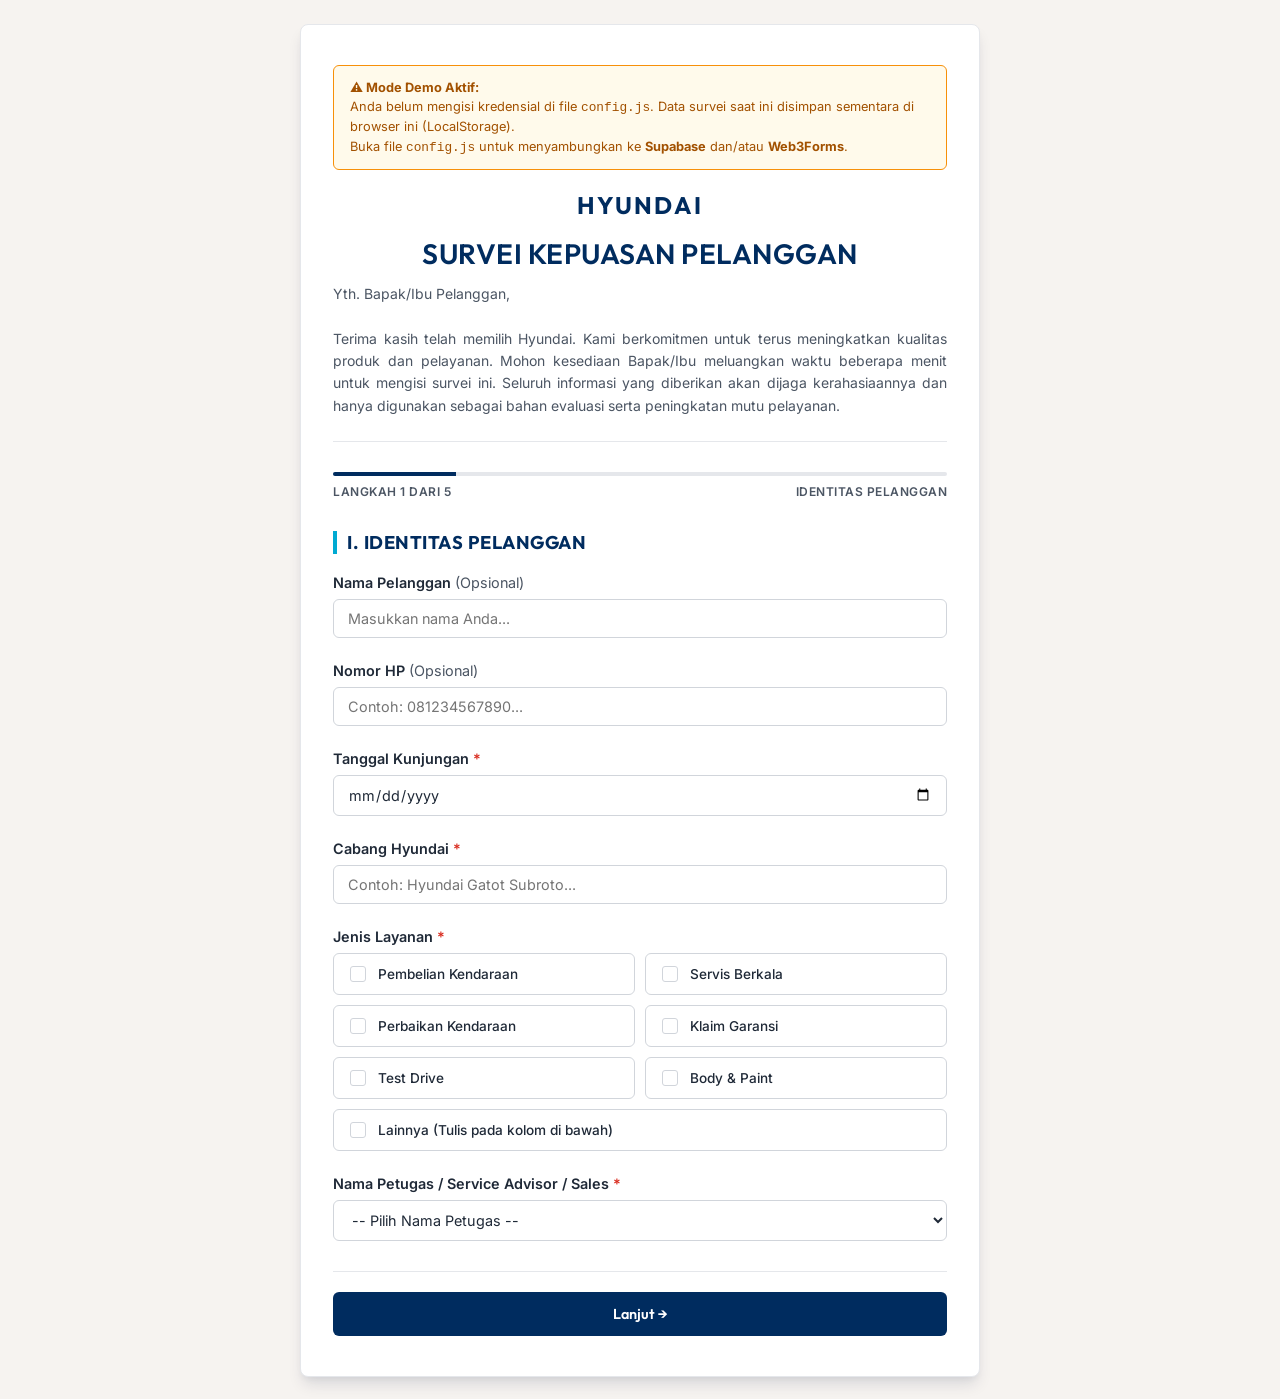
==== commit c4e37b29: "feat: migrate to PT Hyundai Survey template with professional navy styling, 5-step wizard, 14-item r" ====
--- a/index.html
+++ b/index.html
@@ -3,12 +3,11 @@
 <head>
   <meta charset="UTF-8">
   <meta name="viewport" content="width=device-width, initial-scale=1.0, maximum-scale=1.0">
-  <meta name="description" content="Survei Kepuasan Pelanggan - Bantu kami tingkatkan layanan dengan mengisi survei singkat">
+  <meta name="description" content="PT Hyundai - Survei Kepuasan Pelanggan. Masukan Anda membantu meningkatkan pelayanan kami.">
   <meta name="robots" content="noindex, nofollow">
-  <!-- Preconnect untuk performa loading font lebih cepat -->
   <link rel="preconnect" href="https://fonts.googleapis.com">
   <link rel="preconnect" href="https://fonts.gstatic.com" crossorigin>
-  <title>Survei Kepuasan Pelanggan</title>
+  <title>PT HYUNDAI - Survei Kepuasan Pelanggan</title>
   <link rel="stylesheet" href="style.css">
   <script src="config.js"></script>
 </head>
@@ -17,176 +16,467 @@
   <!-- MODAL KEBIJAKAN PRIVASI (UU PDP No.27/2022) -->
   <div id="privacyModal" class="modal-overlay" role="dialog" aria-modal="true" aria-label="Kebijakan Privasi">
     <div class="modal-box">
-      <h2>🔒 Kebijakan Privasi & Perlindungan Data</h2>
-      <p>Sesuai <strong>UU PDP No. 27 Tahun 2022</strong>, kami berkomitmen melindungi privasi Anda.</p>
+      <h2>🔒 Kebijakan Privasi &amp; Perlindungan Data</h2>
+      <p>Sesuai <strong>UU PDP No. 27 Tahun 2022</strong>, kami berkomitmen sepenuhnya dalam melindungi data pribadi Anda.</p>
 
       <h3>📋 Data yang Dikumpulkan</h3>
       <ul>
-        <li>Rating kepuasan layanan Anda</li>
-        <li>Kategori layanan yang dipilih (opsional)</li>
-        <li>Saran / masukan tertulis (opsional, <strong>tanpa nama</strong>)</li>
-        <li>Nama petugas yang melayani (untuk evaluasi internal)</li>
-        <li>Waktu pengisian survei</li>
+        <li>Nama Lengkap &amp; Nomor HP (bersifat opsional)</li>
+        <li>Tanggal Kunjungan &amp; Cabang Hyundai</li>
+        <li>Jenis Layanan &amp; Nama Petugas (Service Advisor/SA/Sales)</li>
+        <li>Nilai penilaian kepuasan Anda (skala 1-5 dan 0-10)</li>
+        <li>Kritik, saran, serta masukan tertulis</li>
       </ul>
 
       <h3>🎯 Tujuan Penggunaan</h3>
       <ul>
-        <li>Evaluasi dan peningkatan kualitas layanan</li>
-        <li>Laporan internal kinerja petugas</li>
-        <li>Data tidak dijual atau dibagikan ke pihak ketiga</li>
+        <li>Bahan evaluasi internal dan peningkatan mutu pelayanan cabang.</li>
+        <li>Penilaian performa pelayanan petugas (SA/Sales).</li>
+        <li>Seluruh data dijaga kerahasiaannya dan tidak dibagikan ke pihak eksternal.</li>
       </ul>
 
       <h3>📅 Penyimpanan Data</h3>
-      <p>Data survei disimpan <strong>maksimal 1 tahun</strong> dan akan dihapus secara berkala sesuai kebijakan retensi data.</p>
+      <p>Data survei disimpan secara aman dalam database internal dengan kebijakan retensi maksimal 1 tahun, setelah itu akan dihapus atau dianonimkan untuk kebutuhan statistik jangka panjang.</p>
 
       <h3>✅ Hak Anda (Pasal 5–16 UU PDP)</h3>
       <ul>
-        <li>Survei ini <strong>anonim</strong> — kami tidak mengumpulkan nama atau kontak Anda</li>
-        <li>Anda berhak menolak mengisi survei kapan saja</li>
-        <li>Data bersifat agregat untuk keperluan statistik</li>
+        <li>Pengisian identitas (Nama &amp; HP) bersifat opsional. Anda berhak mengosongkannya jika ingin tanggapan Anda 100% anonim.</li>
+        <li>Anda dapat meminta penghapusan data tanggapan Anda dengan menghubungi Customer Service cabang terkait.</li>
       </ul>
 
       <button class="modal-close" onclick="document.getElementById('privacyModal').classList.remove('open')">
-        Mengerti &amp; Tutup
+        Saya Mengerti &amp; Tutup
       </button>
     </div>
   </div>
 
-  <!-- FORM SURVEI -->
+  <!-- CONTAINER FORM SURVEI -->
   <div class="survey-container">
-    <!-- Peringatan konfigurasi (hanya developer) -->
+    
+    <!-- Warning Mode Demo -->
     <div id="configWarning" class="config-warning" style="display:none;">
-      <strong>⚠️ Mode Demo:</strong> Data disimpan sementara di browser ini. Hubungkan Supabase di <code>config.js</code> untuk penyimpanan permanen.
+      <strong>⚠️ Mode Demo Aktif:</strong> Data disimpan sementara di browser ini. Hubungkan database online Supabase di <code>config.js</code> untuk penyimpanan permanen.
     </div>
 
-    <!-- Form Aktif -->
-    <div id="surveyFormCard">
-      <div class="survey-header">
-        <div class="logo-placeholder">
-          <svg width="30" height="30" viewBox="0 0 24 24" fill="none" stroke="currentColor" stroke-width="2.5" stroke-linecap="round" stroke-linejoin="round" aria-hidden="true">
-            <path d="M12 22c5.523 0 10-4.477 10-10S17.523 2 12 2 2 6.477 2 12s4.477 10 10 10z"/>
-            <path d="M8 14s1.5 2 4 2 4-2 4-2"/>
-            <line x1="9" y1="9" x2="9.01" y2="9"/>
-            <line x1="15" y1="9" x2="15.01" y2="9"/>
-          </svg>
-        </div>
-        <h1 id="shopName">Survei Kepuasan Pelanggan</h1>
-        <p>Pendapat Anda sangat berharga. Bantu kami meningkatkan layanan dengan mengisi survei singkat ini.</p>
-      </div>
-
-      <form id="surveyForm" novalidate>
-
-        <!-- Pilih Petugas -->
-        <div class="form-group">
-          <label class="form-label" for="petugasSelect">Siapa petugas yang melayani Anda?</label>
-          <select name="petugas" id="petugasSelect" class="form-input" required aria-required="true">
+    <!-- Header Form -->
+    <div class="survey-header">
+      <div class="hyundai-logo-area">
+        <span class="hyundai-logo-text">Hyundai</span>
+      </div>
+      <h1>Survei Kepuasan Pelanggan</h1>
+      <p>
+        Yth. Bapak/Ibu Pelanggan,<br><br>
+        Terima kasih telah memilih Hyundai. Kami berkomitmen untuk terus meningkatkan kualitas produk dan pelayanan. 
+        Mohon kesediaan Bapak/Ibu meluangkan waktu beberapa menit untuk mengisi survei ini. Seluruh informasi yang diberikan 
+        akan dijaga kerahasiaannya dan hanya digunakan sebagai bahan evaluasi serta peningkatan mutu pelayanan.
+      </p>
+    </div>
+
+    <!-- Progress Tracker -->
+    <div class="wizard-progress-container">
+      <div class="wizard-progress-track">
+        <div id="wizardProgressFill" class="wizard-progress-fill"></div>
+      </div>
+      <div class="wizard-step-info">
+        <span id="stepIndicatorText">Langkah 1 dari 5</span>
+        <span id="stepTitleText">Identitas Pelanggan</span>
+      </div>
+    </div>
+
+    <!-- Form Utama -->
+    <form id="surveyForm" novalidate>
+
+      <!-- STEP 1: IDENTITAS PELANGGAN -->
+      <div id="step1" class="step-page active">
+        <div class="step-title">I. Identitas Pelanggan</div>
+        
+        <div class="form-group">
+          <label class="form-label" for="namaInput">Nama Pelanggan <span style="font-weight:400;color:var(--muted);">(Opsional)</span></label>
+          <input type="text" name="nama" id="namaInput" class="form-input" placeholder="Masukkan nama Anda...">
+        </div>
+
+        <div class="form-group">
+          <label class="form-label" for="hpInput">Nomor HP <span style="font-weight:400;color:var(--muted);">(Opsional)</span></label>
+          <input type="tel" name="nomor_hp" id="hpInput" class="form-input" placeholder="Contoh: 081234567890...">
+        </div>
+
+        <div class="form-group">
+          <label class="form-label" for="tanggalInput">Tanggal Kunjungan <span style="color:var(--danger);">*</span></label>
+          <input type="date" name="tanggal_kunjungan" id="tanggalInput" class="form-input" required>
+        </div>
+
+        <div class="form-group">
+          <label class="form-label" for="cabangInput">Cabang Hyundai <span style="color:var(--danger);">*</span></label>
+          <input type="text" name="cabang" id="cabangInput" class="form-input" placeholder="Contoh: Hyundai Gatot Subroto..." required>
+        </div>
+
+        <div class="form-group">
+          <label class="form-label">Jenis Layanan <span style="color:var(--danger);">*</span></label>
+          <div class="services-grid">
+            <div class="service-checkbox-card">
+              <input type="checkbox" name="jenis_layanan" id="srv1" value="Pembelian Kendaraan">
+              <label for="srv1" class="service-checkbox-label">Pembelian Kendaraan</label>
+            </div>
+            <div class="service-checkbox-card">
+              <input type="checkbox" name="jenis_layanan" id="srv2" value="Servis Berkala">
+              <label for="srv2" class="service-checkbox-label">Servis Berkala</label>
+            </div>
+            <div class="service-checkbox-card">
+              <input type="checkbox" name="jenis_layanan" id="srv3" value="Perbaikan Kendaraan">
+              <label for="srv3" class="service-checkbox-label">Perbaikan Kendaraan</label>
+            </div>
+            <div class="service-checkbox-card">
+              <input type="checkbox" name="jenis_layanan" id="srv4" value="Klaim Garansi">
+              <label for="srv4" class="service-checkbox-label">Klaim Garansi</label>
+            </div>
+            <div class="service-checkbox-card">
+              <input type="checkbox" name="jenis_layanan" id="srv5" value="Test Drive">
+              <label for="srv5" class="service-checkbox-label">Test Drive</label>
+            </div>
+            <div class="service-checkbox-card">
+              <input type="checkbox" name="jenis_layanan" id="srv6" value="Body &amp; Paint">
+              <label for="srv6" class="service-checkbox-label">Body &amp; Paint</label>
+            </div>
+            <div class="service-checkbox-card" style="grid-column: span 2;">
+              <input type="checkbox" name="jenis_layanan" id="srv7" value="Lainnya">
+              <label for="srv7" class="service-checkbox-label">Lainnya (Tulis pada kolom di bawah)</label>
+            </div>
+          </div>
+          <input type="text" name="layanan_lainnya" id="layananLainnya" class="form-input" style="display:none; margin-top:8px;" placeholder="Layanan lainnya...">
+        </div>
+
+        <div class="form-group">
+          <label class="form-label" for="petugasSelect">Nama Petugas / Service Advisor / Sales <span style="color:var(--danger);">*</span></label>
+          <select name="petugas" id="petugasSelect" class="form-input" required>
             <option value="" disabled selected>-- Pilih Nama Petugas --</option>
           </select>
         </div>
-
-        <!-- Rating Kepuasan -->
-        <div class="form-group">
-          <label class="form-label">Bagaimana kepuasan Anda terhadap layanan hari ini?</label>
-          <div class="rating-grid" role="radiogroup" aria-label="Pilihan rating kepuasan">
-            <div class="rating-item">
-              <input type="radio" name="rating" id="rate1" value="Sangat Tidak Puas" class="rating-input" required>
-              <label for="rate1" class="rating-label">
-                <span class="rating-emoji" aria-hidden="true">😠</span>
-                <span class="rating-text">Sangat Kecewa</span>
-              </label>
-            </div>
-            <div class="rating-item">
-              <input type="radio" name="rating" id="rate2" value="Tidak Puas" class="rating-input">
-              <label for="rate2" class="rating-label">
-                <span class="rating-emoji" aria-hidden="true">🙁</span>
-                <span class="rating-text">Kecewa</span>
-              </label>
-            </div>
-            <div class="rating-item">
-              <input type="radio" name="rating" id="rate3" value="Biasa Saja" class="rating-input">
-              <label for="rate3" class="rating-label">
-                <span class="rating-emoji" aria-hidden="true">😐</span>
-                <span class="rating-text">Biasa</span>
-              </label>
-            </div>
-            <div class="rating-item">
-              <input type="radio" name="rating" id="rate4" value="Puas" class="rating-input">
-              <label for="rate4" class="rating-label">
-                <span class="rating-emoji" aria-hidden="true">🙂</span>
-                <span class="rating-text">Puas</span>
-              </label>
-            </div>
-            <div class="rating-item">
-              <input type="radio" name="rating" id="rate5" value="Sangat Puas" class="rating-input">
-              <label for="rate5" class="rating-label">
-                <span class="rating-emoji" aria-hidden="true">🤩</span>
-                <span class="rating-text">Sangat Puas</span>
-              </label>
-            </div>
-          </div>
-        </div>
-
-        <!-- Kategori -->
-        <div class="form-group">
-          <label class="form-label">Apa yang paling berkesan? <span style="font-weight:400;color:#94a3b8;">(Opsional)</span></label>
-          <div class="category-container" role="radiogroup" aria-label="Pilihan kategori">
-            <div>
-              <input type="radio" name="kategori" id="cat1" value="Kualitas Produk" class="category-input">
-              <label for="cat1" class="category-label">Kualitas Produk</label>
-            </div>
-            <div>
-              <input type="radio" name="kategori" id="cat2" value="Kecepatan Layanan" class="category-input">
-              <label for="cat2" class="category-label">Kecepatan Layanan</label>
-            </div>
-            <div>
-              <input type="radio" name="kategori" id="cat3" value="Kebersihan Area" class="category-input">
-              <label for="cat3" class="category-label">Kebersihan Area</label>
-            </div>
-            <div>
-              <input type="radio" name="kategori" id="cat4" value="Sikap Staff/Kasir" class="category-input">
-              <label for="cat4" class="category-label">Sikap Staff / Kasir</label>
-            </div>
-          </div>
-        </div>
-
-        <!-- Saran -->
-        <div class="form-group">
-          <label class="form-label" for="saran">Ada masukan atau saran? <span style="font-weight:400;color:#94a3b8;">(Opsional)</span></label>
-          <textarea name="saran" id="saran" class="feedback-textarea" placeholder="Tulis masukan Anda di sini..." aria-label="Kolom saran opsional"></textarea>
-        </div>
-
-        <!-- PERSETUJUAN DATA (UU PDP) -->
+      </div>
+
+      <!-- STEP 2: PENILAIAN KEPUASAN (1-7) -->
+      <div id="step2" class="step-page">
+        <div class="step-title">II. Penilaian Kepuasan (Bagian 1/2)</div>
+        <p style="font-size:0.8rem; color:var(--muted); margin-bottom:15px;">Berikan penilaian skala 1-5 berdasarkan pengalaman Anda (1 = Sangat Tidak Puas, 5 = Sangat Puas).</p>
+
+        <!-- Pertanyaan 1 -->
+        <div class="rating-statement-group">
+          <div class="rating-statement-text">1. Kemudahan memperoleh informasi mengenai produk atau layanan Hyundai. <span style="color:var(--danger);">*</span></div>
+          <div class="rating-chips-row" role="radiogroup" aria-label="Pertanyaan 1">
+            <div class="rating-chip-item"><input type="radio" name="p1" id="p1_1" value="1" required><label for="p1_1" class="rating-chip-label">1</label></div>
+            <div class="rating-chip-item"><input type="radio" name="p1" id="p1_2" value="2"><label for="p1_2" class="rating-chip-label">2</label></div>
+            <div class="rating-chip-item"><input type="radio" name="p1" id="p1_3" value="3"><label for="p1_3" class="rating-chip-label">3</label></div>
+            <div class="rating-chip-item"><input type="radio" name="p1" id="p1_4" value="4"><label for="p1_4" class="rating-chip-label">4</label></div>
+            <div class="rating-chip-item"><input type="radio" name="p1" id="p1_5" value="5"><label for="p1_5" class="rating-chip-label">5</label></div>
+          </div>
+          <div class="rating-row-labels"><span>Sangat Tidak Puas</span><span>Sangat Puas</span></div>
+        </div>
+
+        <!-- Pertanyaan 2 -->
+        <div class="rating-statement-group">
+          <div class="rating-statement-text">2. Kemudahan melakukan reservasi atau booking layanan. <span style="color:var(--danger);">*</span></div>
+          <div class="rating-chips-row" role="radiogroup" aria-label="Pertanyaan 2">
+            <div class="rating-chip-item"><input type="radio" name="p2" id="p2_1" value="1" required><label for="p2_1" class="rating-chip-label">1</label></div>
+            <div class="rating-chip-item"><input type="radio" name="p2" id="p2_2" value="2"><label for="p2_2" class="rating-chip-label">2</label></div>
+            <div class="rating-chip-item"><input type="radio" name="p2" id="p2_3" value="3"><label for="p2_3" class="rating-chip-label">3</label></div>
+            <div class="rating-chip-item"><input type="radio" name="p2" id="p2_4" value="4"><label for="p2_4" class="rating-chip-label">4</label></div>
+            <div class="rating-chip-item"><input type="radio" name="p2" id="p2_5" value="5"><label for="p2_5" class="rating-chip-label">5</label></div>
+          </div>
+        </div>
+
+        <!-- Pertanyaan 3 -->
+        <div class="rating-statement-group">
+          <div class="rating-statement-text">3. Keramahan dan kesopanan petugas dalam melayani pelanggan. <span style="color:var(--danger);">*</span></div>
+          <div class="rating-chips-row" role="radiogroup" aria-label="Pertanyaan 3">
+            <div class="rating-chip-item"><input type="radio" name="p3" id="p3_1" value="1" required><label for="p3_1" class="rating-chip-label">1</label></div>
+            <div class="rating-chip-item"><input type="radio" name="p3" id="p3_2" value="2"><label for="p3_2" class="rating-chip-label">2</label></div>
+            <div class="rating-chip-item"><input type="radio" name="p3" id="p3_3" value="3"><label for="p3_3" class="rating-chip-label">3</label></div>
+            <div class="rating-chip-item"><input type="radio" name="p3" id="p3_4" value="4"><label for="p3_4" class="rating-chip-label">4</label></div>
+            <div class="rating-chip-item"><input type="radio" name="p3" id="p3_5" value="5"><label for="p3_5" class="rating-chip-label">5</label></div>
+          </div>
+        </div>
+
+        <!-- Pertanyaan 4 -->
+        <div class="rating-statement-group">
+          <div class="rating-statement-text">4. Pengetahuan petugas mengenai produk dan layanan Hyundai. <span style="color:var(--danger);">*</span></div>
+          <div class="rating-chips-row" role="radiogroup" aria-label="Pertanyaan 4">
+            <div class="rating-chip-item"><input type="radio" name="p4" id="p4_1" value="1" required><label for="p4_1" class="rating-chip-label">1</label></div>
+            <div class="rating-chip-item"><input type="radio" name="p4" id="p4_2" value="2"><label for="p4_2" class="rating-chip-label">2</label></div>
+            <div class="rating-chip-item"><input type="radio" name="p4" id="p4_3" value="3"><label for="p4_3" class="rating-chip-label">3</label></div>
+            <div class="rating-chip-item"><input type="radio" name="p4" id="p4_4" value="4"><label for="p4_4" class="rating-chip-label">4</label></div>
+            <div class="rating-chip-item"><input type="radio" name="p4" id="p4_5" value="5"><label for="p4_5" class="rating-chip-label">5</label></div>
+          </div>
+        </div>
+
+        <!-- Pertanyaan 5 -->
+        <div class="rating-statement-group">
+          <div class="rating-statement-text">5. Kecepatan petugas dalam memberikan pelayanan. <span style="color:var(--danger);">*</span></div>
+          <div class="rating-chips-row" role="radiogroup" aria-label="Pertanyaan 5">
+            <div class="rating-chip-item"><input type="radio" name="p5" id="p5_1" value="1" required><label for="p5_1" class="rating-chip-label">1</label></div>
+            <div class="rating-chip-item"><input type="radio" name="p5" id="p5_2" value="2"><label for="p5_2" class="rating-chip-label">2</label></div>
+            <div class="rating-chip-item"><input type="radio" name="p5" id="p5_3" value="3"><label for="p5_3" class="rating-chip-label">3</label></div>
+            <div class="rating-chip-item"><input type="radio" name="p5" id="p5_4" value="4"><label for="p5_4" class="rating-chip-label">4</label></div>
+            <div class="rating-chip-item"><input type="radio" name="p5" id="p5_5" value="5"><label for="p5_5" class="rating-chip-label">5</label></div>
+          </div>
+        </div>
+
+        <!-- Pertanyaan 6 -->
+        <div class="rating-statement-group">
+          <div class="rating-statement-text">6. Kejelasan informasi mengenai biaya, proses, dan estimasi waktu pengerjaan. <span style="color:var(--danger);">*</span></div>
+          <div class="rating-chips-row" role="radiogroup" aria-label="Pertanyaan 6">
+            <div class="rating-chip-item"><input type="radio" name="p6" id="p6_1" value="1" required><label for="p6_1" class="rating-chip-label">1</label></div>
+            <div class="rating-chip-item"><input type="radio" name="p6" id="p6_2" value="2"><label for="p6_2" class="rating-chip-label">2</label></div>
+            <div class="rating-chip-item"><input type="radio" name="p6" id="p6_3" value="3"><label for="p6_3" class="rating-chip-label">3</label></div>
+            <div class="rating-chip-item"><input type="radio" name="p6" id="p6_4" value="4"><label for="p6_4" class="rating-chip-label">4</label></div>
+            <div class="rating-chip-item"><input type="radio" name="p6" id="p6_5" value="5"><label for="p6_5" class="rating-chip-label">5</label></div>
+          </div>
+        </div>
+
+        <!-- Pertanyaan 7 -->
+        <div class="rating-statement-group">
+          <div class="rating-statement-text">7. Ketepatan waktu penyelesaian layanan sesuai estimasi yang diberikan. <span style="color:var(--danger);">*</span></div>
+          <div class="rating-chips-row" role="radiogroup" aria-label="Pertanyaan 7">
+            <div class="rating-chip-item"><input type="radio" name="p7" id="p7_1" value="1" required><label for="p7_1" class="rating-chip-label">1</label></div>
+            <div class="rating-chip-item"><input type="radio" name="p7" id="p7_2" value="2"><label for="p7_2" class="rating-chip-label">2</label></div>
+            <div class="rating-chip-item"><input type="radio" name="p7" id="p7_3" value="3"><label for="p7_3" class="rating-chip-label">3</label></div>
+            <div class="rating-chip-item"><input type="radio" name="p7" id="p7_4" value="4"><label for="p7_4" class="rating-chip-label">4</label></div>
+            <div class="rating-chip-item"><input type="radio" name="p7" id="p7_5" value="5"><label for="p7_5" class="rating-chip-label">5</label></div>
+          </div>
+        </div>
+      </div>
+
+      <!-- STEP 3: PENILAIAN KEPUASAN (8-14) -->
+      <div id="step3" class="step-page">
+        <div class="step-title">II. Penilaian Kepuasan (Bagian 2/2)</div>
+        <p style="font-size:0.8rem; color:var(--muted); margin-bottom:15px;">Berikan penilaian skala 1-5 berdasarkan pengalaman Anda (1 = Sangat Tidak Puas, 5 = Sangat Puas).</p>
+
+        <!-- Pertanyaan 8 -->
+        <div class="rating-statement-group">
+          <div class="rating-statement-text">8. Kualitas hasil pekerjaan servis atau perbaikan kendaraan. <span style="color:var(--danger);">*</span></div>
+          <div class="rating-chips-row" role="radiogroup" aria-label="Pertanyaan 8">
+            <div class="rating-chip-item"><input type="radio" name="p8" id="p8_1" value="1" required><label for="p8_1" class="rating-chip-label">1</label></div>
+            <div class="rating-chip-item"><input type="radio" name="p8" id="p8_2" value="2"><label for="p8_2" class="rating-chip-label">2</label></div>
+            <div class="rating-chip-item"><input type="radio" name="p8" id="p8_3" value="3"><label for="p8_3" class="rating-chip-label">3</label></div>
+            <div class="rating-chip-item"><input type="radio" name="p8" id="p8_4" value="4"><label for="p8_4" class="rating-chip-label">4</label></div>
+            <div class="rating-chip-item"><input type="radio" name="p8" id="p8_5" value="5"><label for="p8_5" class="rating-chip-label">5</label></div>
+          </div>
+          <div class="rating-row-labels"><span>Sangat Tidak Puas</span><span>Sangat Puas</span></div>
+        </div>
+
+        <!-- Pertanyaan 9 -->
+        <div class="rating-statement-group">
+          <div class="rating-statement-text">9. Kebersihan kendaraan setelah dilakukan servis atau perbaikan. <span style="color:var(--danger);">*</span></div>
+          <div class="rating-chips-row" role="radiogroup" aria-label="Pertanyaan 9">
+            <div class="rating-chip-item"><input type="radio" name="p9" id="p9_1" value="1" required><label for="p9_1" class="rating-chip-label">1</label></div>
+            <div class="rating-chip-item"><input type="radio" name="p9" id="p9_2" value="2"><label for="p9_2" class="rating-chip-label">2</label></div>
+            <div class="rating-chip-item"><input type="radio" name="p9" id="p9_3" value="3"><label for="p9_3" class="rating-chip-label">3</label></div>
+            <div class="rating-chip-item"><input type="radio" name="p9" id="p9_4" value="4"><label for="p9_4" class="rating-chip-label">4</label></div>
+            <div class="rating-chip-item"><input type="radio" name="p9" id="p9_5" value="5"><label for="p9_5" class="rating-chip-label">5</label></div>
+          </div>
+        </div>
+
+        <!-- Pertanyaan 10 -->
+        <div class="rating-statement-group">
+          <div class="rating-statement-text">10. Kebersihan dan kenyamanan area showroom atau bengkel. <span style="color:var(--danger);">*</span></div>
+          <div class="rating-chips-row" role="radiogroup" aria-label="Pertanyaan 10">
+            <div class="rating-chip-item"><input type="radio" name="p10" id="p10_1" value="1" required><label for="p10_1" class="rating-chip-label">1</label></div>
+            <div class="rating-chip-item"><input type="radio" name="p10" id="p10_2" value="2"><label for="p10_2" class="rating-chip-label">2</label></div>
+            <div class="rating-chip-item"><input type="radio" name="p10" id="p10_3" value="3"><label for="p10_3" class="rating-chip-label">3</label></div>
+            <div class="rating-chip-item"><input type="radio" name="p10" id="p10_4" value="4"><label for="p10_4" class="rating-chip-label">4</label></div>
+            <div class="rating-chip-item"><input type="radio" name="p10" id="p10_5" value="5"><label for="p10_5" class="rating-chip-label">5</label></div>
+          </div>
+        </div>
+
+        <!-- Pertanyaan 11 -->
+        <div class="rating-statement-group">
+          <div class="rating-statement-text">11. Kenyamanan ruang tunggu beserta fasilitas yang tersedia. <span style="color:var(--danger);">*</span></div>
+          <div class="rating-chips-row" role="radiogroup" aria-label="Pertanyaan 11">
+            <div class="rating-chip-item"><input type="radio" name="p11" id="p11_1" value="1" required><label for="p11_1" class="rating-chip-label">1</label></div>
+            <div class="rating-chip-item"><input type="radio" name="p11" id="p11_2" value="2"><label for="p11_2" class="rating-chip-label">2</label></div>
+            <div class="rating-chip-item"><input type="radio" name="p11" id="p11_3" value="3"><label for="p11_3" class="rating-chip-label">3</label></div>
+            <div class="rating-chip-item"><input type="radio" name="p11" id="p11_4" value="4"><label for="p11_4" class="rating-chip-label">4</label></div>
+            <div class="rating-chip-item"><input type="radio" name="p11" id="p11_5" value="5"><label for="p11_5" class="rating-chip-label">5</label></div>
+          </div>
+        </div>
+
+        <!-- Pertanyaan 12 -->
+        <div class="rating-statement-group">
+          <div class="rating-statement-text">12. Kemudahan proses administrasi dan pembayaran. <span style="color:var(--danger);">*</span></div>
+          <div class="rating-chips-row" role="radiogroup" aria-label="Pertanyaan 12">
+            <div class="rating-chip-item"><input type="radio" name="p12" id="p12_1" value="1" required><label for="p12_1" class="rating-chip-label">1</label></div>
+            <div class="rating-chip-item"><input type="radio" name="p12" id="p12_2" value="2"><label for="p12_2" class="rating-chip-label">2</label></div>
+            <div class="rating-chip-item"><input type="radio" name="p12" id="p12_3" value="3"><label for="p12_3" class="rating-chip-label">3</label></div>
+            <div class="rating-chip-item"><input type="radio" name="p12" id="p12_4" value="4"><label for="p12_4" class="rating-chip-label">4</label></div>
+            <div class="rating-chip-item"><input type="radio" name="p12" id="p12_5" value="5"><label for="p12_5" class="rating-chip-label">5</label></div>
+          </div>
+        </div>
+
+        <!-- Pertanyaan 13 -->
+        <div class="rating-statement-group">
+          <div class="rating-statement-text">13. Kesesuaian biaya dengan kualitas pelayanan yang diterima. <span style="color:var(--danger);">*</span></div>
+          <div class="rating-chips-row" role="radiogroup" aria-label="Pertanyaan 13">
+            <div class="rating-chip-item"><input type="radio" name="p13" id="p13_1" value="1" required><label for="p13_1" class="rating-chip-label">1</label></div>
+            <div class="rating-chip-item"><input type="radio" name="p13" id="p13_2" value="2"><label for="p13_2" class="rating-chip-label">2</label></div>
+            <div class="rating-chip-item"><input type="radio" name="p13" id="p13_3" value="3"><label for="p13_3" class="rating-chip-label">3</label></div>
+            <div class="rating-chip-item"><input type="radio" name="p13" id="p13_4" value="4"><label for="p13_4" class="rating-chip-label">4</label></div>
+            <div class="rating-chip-item"><input type="radio" name="p13" id="p13_5" value="5"><label for="p13_5" class="rating-chip-label">5</label></div>
+          </div>
+        </div>
+
+        <!-- Pertanyaan 14 -->
+        <div class="rating-statement-group">
+          <div class="rating-statement-text">14. Kepuasan terhadap pelayanan yang diberikan secara keseluruhan. <span style="color:var(--danger);">*</span></div>
+          <div class="rating-chips-row" role="radiogroup" aria-label="Pertanyaan 14">
+            <div class="rating-chip-item"><input type="radio" name="p14" id="p14_1" value="1" required><label for="p14_1" class="rating-chip-label">1</label></div>
+            <div class="rating-chip-item"><input type="radio" name="p14" id="p14_2" value="2"><label for="p14_2" class="rating-chip-label">2</label></div>
+            <div class="rating-chip-item"><input type="radio" name="p14" id="p14_3" value="3"><label for="p14_3" class="rating-chip-label">3</label></div>
+            <div class="rating-chip-item"><input type="radio" name="p14" id="p14_4" value="4"><label for="p14_4" class="rating-chip-label">4</label></div>
+            <div class="rating-chip-item"><input type="radio" name="p14" id="p14_5" value="5"><label for="p14_5" class="rating-chip-label">5</label></div>
+          </div>
+        </div>
+      </div>
+
+      <!-- STEP 4: LOYALITAS & SARAN -->
+      <div id="step4" class="step-page">
+        <div class="step-title">III. Loyalitas &amp; Masukan</div>
+
+        <div class="form-group">
+          <label class="form-label">1. Apakah Anda bersedia menggunakan layanan Hyundai kembali? <span style="color:var(--danger);">*</span></label>
+          <div class="services-grid" role="radiogroup" aria-label="Loyalitas 1">
+            <div class="service-checkbox-card">
+              <input type="radio" name="loyalitas_kembali" id="ly1_ya" value="Ya" required>
+              <label for="ly1_ya" class="service-checkbox-label">Ya</label>
+            </div>
+            <div class="service-checkbox-card">
+              <input type="radio" name="loyalitas_kembali" id="ly1_mungkin" value="Mungkin">
+              <label for="ly1_mungkin" class="service-checkbox-label">Mungkin</label>
+            </div>
+            <div class="service-checkbox-card" style="grid-column: span 2;">
+              <input type="radio" name="loyalitas_kembali" id="ly1_tidak" value="Tidak">
+              <label for="ly1_tidak" class="service-checkbox-label">Tidak</label>
+            </div>
+          </div>
+        </div>
+
+        <div class="form-group">
+          <label class="form-label">2. Seberapa besar kemungkinan Anda merekomendasikan Hyundai kepada keluarga, teman, atau rekan kerja? <span style="color:var(--danger);">*</span></label>
+          <p style="font-size:0.75rem; color:var(--muted); margin-bottom:8px;">Skala 0 = Sangat Tidak Mungkin, 10 = Sangat Mungkin</p>
+          <div class="nps-container">
+            <div class="nps-row" role="radiogroup" aria-label="Loyalitas 2">
+              <div class="nps-item"><input type="radio" name="loyalitas_rekomendasi" id="nps0" value="0" required><label for="nps0" class="nps-label">0</label></div>
+              <div class="nps-item"><input type="radio" name="loyalitas_rekomendasi" id="nps1" value="1"><label for="nps1" class="nps-label">1</label></div>
+              <div class="nps-item"><input type="radio" name="loyalitas_rekomendasi" id="nps2" value="2"><label for="nps2" class="nps-label">2</label></div>
+              <div class="nps-item"><input type="radio" name="loyalitas_rekomendasi" id="nps3" value="3"><label for="nps3" class="nps-label">3</label></div>
+              <div class="nps-item"><input type="radio" name="loyalitas_rekomendasi" id="nps4" value="4"><label for="nps4" class="nps-label">4</label></div>
+              <div class="nps-item"><input type="radio" name="loyalitas_rekomendasi" id="nps5" value="5"><label for="nps5" class="nps-label">5</label></div>
+              <div class="nps-item"><input type="radio" name="loyalitas_rekomendasi" id="nps6" value="6"><label for="nps6" class="nps-label">6</label></div>
+              <div class="nps-item"><input type="radio" name="loyalitas_rekomendasi" id="nps7" value="7"><label for="nps7" class="nps-label">7</label></div>
+              <div class="nps-item"><input type="radio" name="loyalitas_rekomendasi" id="nps8" value="8"><label for="nps8" class="nps-label">8</label></div>
+              <div class="nps-item"><input type="radio" name="loyalitas_rekomendasi" id="nps9" value="9"><label for="nps9" class="nps-label">9</label></div>
+              <div class="nps-item"><input type="radio" name="loyalitas_rekomendasi" id="nps10" value="10"><label for="nps10" class="nps-label">10</label></div>
+            </div>
+          </div>
+        </div>
+
+        <div class="step-title" style="margin-top:30px;">IV. Saran &amp; Masukan</div>
+        
+        <div class="form-group">
+          <label class="form-label" for="saranSukaInput">1. Hal apa yang paling Anda sukai dari pelayanan Hyundai? <span style="font-weight:400;color:var(--muted);">(Opsional)</span></label>
+          <textarea name="saran_disukai" id="saranSukaInput" class="feedback-textarea" placeholder="Tulis hal yang Anda sukai..."></textarea>
+        </div>
+
+        <div class="form-group">
+          <label class="form-label" for="saranTingkatInput">2. Menurut Anda, aspek apa yang perlu kami tingkatkan? <span style="font-weight:400;color:var(--muted);">(Opsional)</span></label>
+          <textarea name="saran_ditingkatkan" id="saranTingkatInput" class="feedback-textarea" placeholder="Tulis aspek yang perlu ditingkatkan..."></textarea>
+        </div>
+
+        <div class="form-group">
+          <label class="form-label" for="saranKritikInput">3. Kritik, saran, atau masukan lainnya <span style="font-weight:400;color:var(--muted);">(Opsional)</span></label>
+          <textarea name="saran_lainnya" id="saranKritikInput" class="feedback-textarea" placeholder="Tulis kritik, saran, atau masukan lainnya..."></textarea>
+        </div>
+      </div>
+
+      <!-- STEP 5: PENILAIAN KESELURUHAN & PDP -->
+      <div id="step5" class="step-page">
+        <div class="step-title">V. Penilaian Keseluruhan &amp; Kirim</div>
+
+        <div class="form-group">
+          <label class="form-label">Bagaimana penilaian Anda terhadap pengalaman pelayanan Hyundai secara keseluruhan? <span style="color:var(--danger);">*</span></label>
+          <div class="services-grid" role="radiogroup" aria-label="Penilaian Keseluruhan">
+            <div class="service-checkbox-card">
+              <input type="radio" name="penilaian_keseluruhan" id="ov1" value="Sangat Tidak Puas" required>
+              <label for="ov1" class="service-checkbox-label">😠 Sangat Tidak Puas</label>
+            </div>
+            <div class="service-checkbox-card">
+              <input type="radio" name="penilaian_keseluruhan" id="ov2" value="Tidak Puas">
+              <label for="ov2" class="service-checkbox-label">🙁 Tidak Puas</label>
+            </div>
+            <div class="service-checkbox-card">
+              <input type="radio" name="penilaian_keseluruhan" id="ov3" value="Cukup Puas">
+              <label for="ov3" class="service-checkbox-label">😐 Cukup Puas</label>
+            </div>
+            <div class="service-checkbox-card">
+              <input type="radio" name="penilaian_keseluruhan" id="ov4" value="Puas">
+              <label for="ov4" class="service-checkbox-label">🙂 Puas</label>
+            </div>
+            <div class="service-checkbox-card" style="grid-column: span 2;">
+              <input type="radio" name="penilaian_keseluruhan" id="ov5" value="Sangat Puas">
+              <label for="ov5" class="service-checkbox-label">🤩 Sangat Puas</label>
+            </div>
+          </div>
+        </div>
+
+        <!-- Persetujuan Data UU PDP -->
         <div class="consent-box">
           <label>
-            <input type="checkbox" id="consentCheck" required aria-required="true">
+            <input type="checkbox" id="consentCheck" required>
             <span>
-              Saya menyetujui data tanggapan ini digunakan untuk keperluan evaluasi layanan secara anonim, sesuai 
-              <a href="#" onclick="document.getElementById('privacyModal').classList.add('open'); return false;" aria-label="Buka kebijakan privasi">Kebijakan Privasi &amp; UU PDP No. 27/2022</a>.
+              Saya secara sadar memberikan persetujuan untuk menyimpan data tanggapan ini demi kepentingan analisis internal dan 
+              evaluasi kualitas pelayanan, sesuai dengan <a href="#" onclick="document.getElementById('privacyModal').classList.add('open'); return false;">Kebijakan Privasi &amp; UU PDP No. 27/2022</a>.
             </span>
           </label>
-          <div class="pdp-badge" aria-label="Sistem ini patuh terhadap UU PDP">
+          <div class="pdp-badge">
             🛡️ Patuh UU PDP No. 27/2022
           </div>
         </div>
 
-        <!-- Tombol Kirim -->
-        <button type="submit" id="submitBtn" class="submit-btn" disabled>
-          <span>Kirim Masukan</span>
-          <div class="spinner" id="btnSpinner" aria-hidden="true"></div>
+        <div id="formErrorMsg" class="error-message">Mohon lengkapi seluruh pertanyaan wajib yang bertanda bintang (*) sebelum mengirim survei.</div>
+      </div>
+
+      <!-- Tombol Navigasi Wizard -->
+      <div class="wizard-buttons">
+        <button type="button" id="prevBtn" class="prev-btn" style="display:none;" onclick="navigateStep(-1)">← Kembali</button>
+        <button type="button" id="nextBtn" class="next-btn" onclick="navigateStep(1)">Lanjut →</button>
+        <button type="submit" id="submitBtn" class="submit-btn" style="display:none;" disabled>
+          <span>Kirim Survei</span>
+          <div class="spinner" id="btnSpinner"></div>
         </button>
-      </form>
-    </div>
-
-    <!-- Sukses -->
+      </div>
+
+    </form>
+
+    <!-- Halaman Sukses -->
     <div id="successCard" class="success-card" role="alert" aria-live="polite">
-      <div class="success-icon" aria-hidden="true">✓</div>
+      <div class="success-icon">✓</div>
       <h2>Terima Kasih!</h2>
-      <p>Masukan Anda telah diterima dengan aman. Pendapat Anda membantu kami meningkatkan kualitas layanan.</p>
+      <p>
+        Terima kasih atas waktu dan partisipasi Anda dalam mengisi survei ini.<br><br>
+        Masukan yang Anda berikan sangat berarti bagi kami dalam meningkatkan kualitas pelayanan, kenyamanan, dan kepuasan pelanggan. 
+        Kami berkomitmen untuk terus memberikan pengalaman terbaik dalam setiap layanan Hyundai.<br><br>
+        <strong style="color:var(--primary);">Hyundai – Progress for Humanity</strong>
+      </p>
       <button onclick="resetSurvey()" class="back-btn">Isi Survei Lagi</button>
     </div>
+
   </div>
 
   <script>
+    // Penanganan tampilan kolom 'Lainnya' pada jenis layanan
+    document.getElementById('srv7').addEventListener('change', function() {
+      const field = document.getElementById('layananLainnya');
+      field.style.display = this.checked ? 'block' : 'none';
+      if (!this.checked) field.value = '';
+    });
+
     // Aktifkan tombol kirim hanya jika consent dicentang
     document.getElementById('consentCheck').addEventListener('change', function() {
       document.getElementById('submitBtn').disabled = !this.checked;
--- a/style.css
+++ b/style.css
@@ -4,251 +4,508 @@
 @import url('https://fonts.googleapis.com/css2?family=Outfit:wght@400;600;700&family=Inter:wght@400;500;600&display=swap');
 
 /* =========================================
-   DESIGN TOKENS
+   DESIGN TOKENS (Hyundai Corporate Identity)
    ========================================= */
 :root {
-  --primary:       #6366f1;
-  --primary-dark:  #4f46e5;
-  --danger:        #ef4444;
-  --danger-dark:   #dc2626;
-  --success:       #10b981;
-  --warning:       #f59e0b;
-  --bg:            linear-gradient(135deg, #e0e7ff 0%, #fae8ff 100%);
-  --card:          rgba(255,255,255,0.93);
-  --text:          #1e293b;
-  --muted:         #64748b;
-  --border:        #e2e8f0;
-  --shadow-sm:     0 1px 3px rgba(0,0,0,0.07);
-  --shadow-md:     0 4px 12px rgba(99,102,241,0.10);
-  --shadow-lg:     0 10px 30px rgba(99,102,241,0.14);
-  --radius-xl:     22px;
-  --radius-lg:     14px;
-  --radius-md:     10px;
-  --radius-sm:     6px;
-  --font-head:     'Outfit', sans-serif;
-  --font-body:     'Inter', sans-serif;
-  --ease:          cubic-bezier(0.4,0,0.2,1);
+  --primary:         #002c5f; /* Hyundai Navy */
+  --primary-dark:    #001c3f;
+  --accent:          #00aad2; /* Hyundai Accent Blue */
+  --accent-light:    #e0f4f9;
+  --danger:          #d92d20;
+  --danger-light:    #fef3f2;
+  --success:         #039855;
+  --success-light:   #ecfdf3;
+  --warning:         #f79009;
+  --warning-light:   #fffaeb;
+  --bg:              #f6f3f0; /* Hyundai Light Neutral */
+  --card:            #ffffff;
+  --text:            #1f2937;
+  --muted:           #4b5563;
+  --border:          #d1d5db;
+  --border-light:    #e5e7eb;
+  --shadow-sm:       0 1px 2px rgba(0,0,0,0.05);
+  --shadow-md:       0 4px 6px -1px rgba(0,28,63,0.1), 0 2px 4px -1px rgba(0,28,63,0.06);
+  --shadow-lg:       0 10px 15px -3px rgba(0,28,63,0.12), 0 4px 6px -2px rgba(0,28,63,0.05);
+  --radius-lg:       8px;  /* Sharp, modern corporate style */
+  --radius-md:       6px;
+  --radius-sm:       4px;
+  --font-head:       'Outfit', sans-serif;
+  --font-body:       'Inter', sans-serif;
+  --ease:            cubic-bezier(0.4, 0, 0.2, 1);
 }
 
 /* =========================================
    RESET
    ========================================= */
 *, *::before, *::after { box-sizing: border-box; margin: 0; padding: 0; }
-html { font-size: 16px; -webkit-text-size-adjust: 100%; }
+html { font-size: 16px; -webkit-text-size-adjust: 100%; height: 100%; }
 
 body {
   font-family: var(--font-body);
-  background: var(--bg);
+  background-color: var(--bg);
   color: var(--text);
   min-height: 100vh;
   display: flex;
   justify-content: center;
   align-items: flex-start;
-  padding: 16px;
+  padding: 24px 16px;
   overflow-x: hidden;
 }
 
 /* =========================================
-   SURVEY CONTAINER (halaman survei)
+   SURVEY CONTAINER
    ========================================= */
 .survey-container {
   background: var(--card);
-  backdrop-filter: blur(12px);
-  -webkit-backdrop-filter: blur(12px);
-  border: 1px solid rgba(255,255,255,0.7);
-  border-radius: var(--radius-xl);
-  padding: 32px 24px;
+  border: 1px solid var(--border-light);
+  border-radius: var(--radius-lg);
+  padding: 40px 32px;
   width: 100%;
-  max-width: 560px;
+  max-width: 680px;
   margin: auto;
   box-shadow: var(--shadow-lg);
 }
 
 /* =========================================
-   SURVEY HEADER
+   SURVEY HEADER & CORPORATE LOOK
    ========================================= */
 .survey-header {
   text-align: center;
-  margin-bottom: 28px;
-}
-.logo-placeholder {
-  width: 64px; height: 64px;
-  background: linear-gradient(135deg, var(--primary), #818cf8);
-  border-radius: 50%;
-  display: flex; align-items: center; justify-content: center;
-  margin: 0 auto 16px;
-  color: #fff;
-  box-shadow: var(--shadow-md);
+  margin-bottom: 30px;
+  border-bottom: 1.5px solid var(--border-light);
+  padding-bottom: 24px;
+}
+.hyundai-logo-area {
+  display: flex;
+  justify-content: center;
+  align-items: center;
+  margin-bottom: 16px;
+}
+.hyundai-logo-text {
+  font-family: var(--font-head);
+  font-size: 1.5rem;
+  font-weight: 700;
+  letter-spacing: 2px;
+  color: var(--primary);
+  text-transform: uppercase;
 }
 .survey-header h1 {
   font-family: var(--font-head);
-  font-size: clamp(1.2rem, 4vw, 1.6rem);
-  font-weight: 700;
-  color: var(--text);
-  margin-bottom: 8px;
-  line-height: 1.3;
+  font-size: clamp(1.25rem, 4.5vw, 1.75rem);
+  font-weight: 600;
+  color: var(--primary);
+  margin-bottom: 12px;
+  text-transform: uppercase;
+  letter-spacing: 0.5px;
 }
 .survey-header p {
   font-size: 0.875rem;
   color: var(--muted);
   line-height: 1.6;
-}
-
-/* =========================================
-   FORM
-   ========================================= */
-.form-group { margin-bottom: 22px; }
-
+  text-align: justify;
+}
+
+/* =========================================
+   MULTI-STEP WIZARD PROGRESS BAR
+   ========================================= */
+.wizard-progress-container {
+  margin-bottom: 32px;
+}
+.wizard-progress-track {
+  height: 4px;
+  background-color: var(--border-light);
+  border-radius: 999px;
+  overflow: hidden;
+  position: relative;
+}
+.wizard-progress-fill {
+  height: 100%;
+  width: 20%;
+  background-color: var(--primary);
+  transition: width 0.4s var(--ease);
+}
+.wizard-step-info {
+  display: flex;
+  justify-content: space-between;
+  align-items: center;
+  margin-top: 8px;
+  font-size: 0.75rem;
+  font-weight: 600;
+  color: var(--muted);
+  text-transform: uppercase;
+  letter-spacing: 0.5px;
+}
+
+/* =========================================
+   WIZARD STEPS
+   ========================================= */
+.step-page {
+  display: none;
+}
+.step-page.active {
+  display: block;
+  animation: fadeIn 0.4s var(--ease);
+}
+@keyframes fadeIn {
+  from { opacity: 0; transform: translateY(8px); }
+  to { opacity: 1; transform: translateY(0); }
+}
+
+.step-title {
+  font-family: var(--font-head);
+  font-size: 1.15rem;
+  font-weight: 700;
+  color: var(--primary);
+  margin-bottom: 20px;
+  text-transform: uppercase;
+  letter-spacing: 0.5px;
+  border-left: 4px solid var(--accent);
+  padding-left: 10px;
+}
+
+/* =========================================
+   FORM ELEMENTS
+   ========================================= */
+.form-group {
+  margin-bottom: 24px;
+}
 .form-label {
   display: block;
-  font-family: var(--font-head);
-  font-weight: 600;
-  font-size: 0.95rem;
-  text-align: center;
-  margin-bottom: 12px;
+  font-weight: 600;
+  font-size: 0.9rem;
+  margin-bottom: 8px;
   color: var(--text);
-}
-
-.form-input, .feedback-textarea {
+  text-align: left;
+}
+.form-input {
   width: 100%;
-  padding: 12px 16px;
-  border: 1.5px solid var(--border);
+  padding: 10px 14px;
+  border: 1px solid var(--border);
   border-radius: var(--radius-md);
   font-family: var(--font-body);
   font-size: 0.9rem;
   color: var(--text);
-  background: #fff;
-  transition: border-color .2s var(--ease), box-shadow .2s var(--ease);
+  background-color: #fff;
   outline: none;
-  -webkit-appearance: none;
-}
-.form-input:focus, .feedback-textarea:focus {
+  transition: border-color 0.15s var(--ease), box-shadow 0.15s var(--ease);
+}
+.form-input:focus {
   border-color: var(--primary);
-  box-shadow: 0 0 0 3px rgba(99,102,241,.15);
-}
-
+  box-shadow: 0 0 0 3px rgba(0, 44, 95, 0.12);
+}
+
+/* =========================================
+   GRID / CHECKBOX LIST FOR SERVICE TYPE
+   ========================================= */
+.services-grid {
+  display: grid;
+  grid-template-columns: repeat(2, 1fr);
+  gap: 10px;
+  margin-bottom: 12px;
+}
+@media (max-width: 480px) {
+  .services-grid { grid-template-columns: 1fr; }
+}
+.service-checkbox-card {
+  position: relative;
+}
+.service-checkbox-card input[type="checkbox"],
+.service-checkbox-card input[type="radio"] {
+  position: absolute;
+  opacity: 0;
+  width: 0; height: 0;
+}
+.service-checkbox-label {
+  display: flex;
+  align-items: center;
+  padding: 12px 16px;
+  border: 1px solid var(--border);
+  border-radius: var(--radius-md);
+  font-size: 0.85rem;
+  font-weight: 500;
+  cursor: pointer;
+  background-color: #fff;
+  transition: all 0.2s var(--ease);
+  user-select: none;
+}
+.service-checkbox-label::before {
+  content: "";
+  display: inline-block;
+  width: 16px; height: 16px;
+  border: 1.5px solid var(--border);
+  border-radius: 3px;
+  margin-right: 12px;
+  background-color: #fff;
+  flex-shrink: 0;
+  transition: all 0.15s var(--ease);
+}
+.service-checkbox-card input[type="checkbox"]:checked + .service-checkbox-label,
+.service-checkbox-card input[type="radio"]:checked + .service-checkbox-label {
+  border-color: var(--primary);
+  background-color: #f0f4f8;
+}
+.service-checkbox-card input[type="checkbox"]:checked + .service-checkbox-label::before {
+  border-color: var(--primary);
+  background-color: var(--primary);
+  background-image: url("data:image/svg+xml,%3Csvg xmlns='http://www.w3.org/2000/svg' viewBox='0 0 24 24' fill='none' stroke='white' stroke-width='3' stroke-linecap='round' stroke-linejoin='round'%3E%3Cpolyline points='20 6 9 17 4 12'%3E%3C/polyline%3E%3C/svg%3E");
+  background-size: 10px;
+  background-position: center;
+  background-repeat: no-repeat;
+}
+.service-checkbox-card input[type="radio"] + .service-checkbox-label::before {
+  border-radius: 50%;
+}
+.service-checkbox-card input[type="radio"]:checked + .service-checkbox-label::before {
+  border-color: var(--primary);
+  background-color: var(--primary);
+  background-image: url("data:image/svg+xml,%3Csvg xmlns='http://www.w3.org/2000/svg' viewBox='0 0 24 24'%3E%3Ccircle cx='12' cy='12' r='6' fill='white'/%3E%3C/svg%3E");
+  background-size: 8px;
+  background-position: center;
+  background-repeat: no-repeat;
+}
+
+/* =========================================
+   PREMIUM RATING CHIPS (1-5)
+   ========================================= */
+.rating-statement-group {
+  border-bottom: 1px solid var(--border-light);
+  padding: 16px 0;
+}
+.rating-statement-group:last-child {
+  border-bottom: none;
+}
+.rating-statement-text {
+  font-size: 0.925rem;
+  font-weight: 500;
+  color: var(--text);
+  margin-bottom: 12px;
+  line-height: 1.5;
+}
+.rating-chips-row {
+  display: flex;
+  gap: 8px;
+  justify-content: flex-start;
+}
+.rating-chip-item {
+  position: relative;
+  flex: 1;
+  max-width: 70px;
+}
+.rating-chip-item input[type="radio"] {
+  position: absolute;
+  opacity: 0;
+  width: 0; height: 0;
+}
+.rating-chip-label {
+  display: flex;
+  flex-direction: column;
+  align-items: center;
+  justify-content: center;
+  padding: 10px 0;
+  border: 1px solid var(--border);
+  border-radius: var(--radius-md);
+  font-size: 0.95rem;
+  font-weight: 600;
+  color: var(--muted);
+  cursor: pointer;
+  background-color: #fff;
+  transition: all 0.2s var(--ease);
+  user-select: none;
+  min-height: 46px;
+}
+.rating-chip-label:hover {
+  border-color: var(--accent);
+  color: var(--accent);
+  background-color: var(--accent-light);
+}
+.rating-chip-item input[type="radio"]:checked + .rating-chip-label {
+  border-color: var(--primary);
+  background-color: var(--primary);
+  color: #fff;
+  box-shadow: 0 2px 4px rgba(0, 44, 95, 0.2);
+}
+.rating-row-labels {
+  display: flex;
+  justify-content: space-between;
+  margin-top: 6px;
+  font-size: 0.72rem;
+  font-weight: 500;
+  color: var(--muted);
+  padding: 0 4px;
+}
+
+/* =========================================
+   NPS 0-10 SELECTOR
+   ========================================= */
+.nps-container {
+  margin-top: 14px;
+}
+.nps-row {
+  display: grid;
+  grid-template-columns: repeat(11, 1fr);
+  gap: 4px;
+}
+@media (max-width: 600px) {
+  .nps-row { grid-template-columns: repeat(6, 1fr); gap: 6px; }
+  .nps-row .nps-item:last-child { grid-column: span 1; }
+}
+.nps-item {
+  position: relative;
+}
+.nps-item input[type="radio"] {
+  position: absolute;
+  opacity: 0;
+  width: 0; height: 0;
+}
+.nps-label {
+  display: flex;
+  align-items: center;
+  justify-content: center;
+  border: 1px solid var(--border);
+  border-radius: var(--radius-md);
+  aspect-ratio: 1;
+  font-size: 0.9rem;
+  font-weight: 600;
+  color: var(--muted);
+  cursor: pointer;
+  background-color: #fff;
+  transition: all 0.2s var(--ease);
+  user-select: none;
+}
+.nps-label:hover {
+  border-color: var(--accent);
+  color: var(--accent);
+  background-color: var(--accent-light);
+}
+.nps-item input[type="radio"]:checked + .nps-label {
+  border-color: var(--primary);
+  background-color: var(--primary);
+  color: #fff;
+}
+
+/* =========================================
+   SARAN / TEXTAREA
+   ========================================= */
 .feedback-textarea {
-  min-height: 90px;
+  width: 100%;
+  min-height: 80px;
+  padding: 10px 14px;
+  border: 1px solid var(--border);
+  border-radius: var(--radius-md);
+  font-family: var(--font-body);
+  font-size: 0.875rem;
+  color: var(--text);
+  background-color: #fff;
+  outline: none;
   resize: vertical;
   line-height: 1.5;
-}
-
-/* =========================================
-   RATING GRID — responsive 3+2 lalu 5
-   ========================================= */
-.rating-grid {
-  display: grid;
-  grid-template-columns: repeat(5, 1fr);
-  gap: 8px;
-}
-@media (max-width: 420px) {
-  .rating-grid { grid-template-columns: repeat(3, 1fr); }
-}
-
-.rating-input { display: none; }
-.rating-label {
-  display: flex; flex-direction: column; align-items: center; justify-content: center;
-  padding: 10px 4px;
-  border: 2px solid var(--border);
-  border-radius: var(--radius-md);
+  transition: border-color 0.15s var(--ease), box-shadow 0.15s var(--ease);
+}
+.feedback-textarea:focus {
+  border-color: var(--primary);
+  box-shadow: 0 0 0 3px rgba(0, 44, 95, 0.12);
+}
+
+/* =========================================
+   CONSENT AREA (UU PDP)
+   ========================================= */
+.consent-box {
+  background-color: var(--bg);
+  border: 1px solid var(--border);
+  border-radius: var(--radius-md);
+  padding: 16px;
+  margin-bottom: 24px;
+}
+.consent-box label {
+  display: flex;
+  align-items: flex-start;
+  gap: 12px;
   cursor: pointer;
-  transition: all .2s var(--ease);
-  min-height: 72px;
-  background: #fff;
-  user-select: none;
-  -webkit-tap-highlight-color: transparent;
-}
-.rating-label:hover, .rating-label:active { border-color: var(--primary); background: #eef2ff; transform: translateY(-2px); }
-.rating-input:checked + .rating-label {
-  border-color: var(--primary);
-  background: linear-gradient(135deg,#eef2ff,#f5f3ff);
-  box-shadow: 0 0 0 3px rgba(99,102,241,.2);
-  transform: translateY(-2px);
-}
-.rating-emoji { font-size: 1.6rem; line-height: 1; }
-.rating-text { font-size: 0.65rem; font-weight: 600; color: var(--muted); margin-top: 4px; text-align: center; }
-
-/* =========================================
-   CATEGORY CHIPS
-   ========================================= */
-.category-container {
-  display: flex; flex-wrap: wrap; gap: 8px; justify-content: center;
-}
-.category-input { display: none; }
-.category-label {
-  padding: 8px 16px;
-  border: 1.5px solid var(--border);
-  border-radius: 999px;
-  font-size: 0.82rem; font-weight: 500;
+  font-size: 0.8rem;
+  color: var(--muted);
+  line-height: 1.5;
+  text-align: left;
+}
+.consent-box input[type="checkbox"] {
+  width: 16px; height: 16px;
+  accent-color: var(--primary);
   cursor: pointer;
-  transition: all .2s var(--ease);
-  background: #fff;
-  user-select: none;
-  white-space: nowrap;
-  -webkit-tap-highlight-color: transparent;
-}
-.category-label:hover { border-color: var(--primary); color: var(--primary); }
-.category-input:checked + .category-label {
-  background: var(--primary); color: #fff; border-color: var(--primary);
-}
-
-/* =========================================
-   CONSENT AREA (UU PDP)
-   ========================================= */
-.consent-box {
-  background: #f8faff;
-  border: 1.5px solid #c7d2fe;
-  border-radius: var(--radius-md);
-  padding: 14px 16px;
-  margin-bottom: 20px;
-}
-.consent-box label {
-  display: flex; align-items: flex-start; gap: 10px;
-  cursor: pointer; font-size: 0.82rem; color: var(--muted); line-height: 1.5;
-}
-.consent-box input[type=checkbox] {
-  width: 18px; height: 18px; min-width: 18px;
-  accent-color: var(--primary); cursor: pointer; margin-top: 1px;
-}
-.consent-box a { color: var(--primary); text-decoration: underline; }
+  margin-top: 2px;
+  flex-shrink: 0;
+}
+.consent-box a {
+  color: var(--accent);
+  text-decoration: underline;
+  font-weight: 500;
+}
 .pdp-badge {
-  display: inline-flex; align-items: center; gap: 5px;
-  background: #ecfdf5; color: var(--success);
+  display: inline-flex;
+  align-items: center;
+  gap: 6px;
+  background-color: var(--success-light);
+  color: var(--success);
   border: 1px solid #a7f3d0;
   border-radius: 999px;
-  font-size: 0.72rem; font-weight: 600; padding: 3px 10px;
-  margin-top: 8px;
-}
-
-/* =========================================
-   SUBMIT BUTTON
-   ========================================= */
-.submit-btn {
-  width: 100%;
-  padding: 14px;
-  background: linear-gradient(135deg, var(--primary), var(--primary-dark));
+  font-size: 0.7rem;
+  font-weight: 600;
+  padding: 4px 12px;
+  margin-top: 10px;
+}
+
+/* =========================================
+   NAVIGATION BUTTONS
+   ========================================= */
+.wizard-buttons {
+  display: flex;
+  gap: 12px;
+  margin-top: 30px;
+  border-top: 1px solid var(--border-light);
+  padding-top: 20px;
+}
+.submit-btn, .next-btn, .prev-btn {
+  font-family: var(--font-head);
+  font-weight: 600;
+  font-size: 0.9rem;
+  padding: 12px 24px;
+  border-radius: var(--radius-md);
+  cursor: pointer;
+  transition: all 0.2s var(--ease);
+  display: inline-flex;
+  align-items: center;
+  justify-content: center;
+  gap: 8px;
+  min-height: 44px;
+  border: none;
+  text-decoration: none;
+  -webkit-tap-highlight-color: transparent;
+}
+.submit-btn, .next-btn {
+  background-color: var(--primary);
   color: #fff;
-  border: none; border-radius: var(--radius-md);
-  font-family: var(--font-head);
-  font-size: 1rem; font-weight: 700;
-  cursor: pointer;
-  transition: all .25s var(--ease);
-  display: flex; align-items: center; justify-content: center; gap: 8px;
-  box-shadow: 0 4px 14px rgba(99,102,241,.35);
-  -webkit-tap-highlight-color: transparent;
-  min-height: 50px;
-}
-.submit-btn:hover { background: linear-gradient(135deg,#4f46e5,#4338ca); transform: translateY(-1px); box-shadow: 0 6px 20px rgba(99,102,241,.4); }
-.submit-btn:active { transform: translateY(0); }
-.submit-btn:disabled { opacity: .7; cursor: not-allowed; transform: none; }
-.submit-btn span { pointer-events: none; }
-
-/* =========================================
-   SPINNER
-   ========================================= */
+  flex: 1;
+}
+.submit-btn:hover, .next-btn:hover {
+  background-color: var(--primary-dark);
+}
+.submit-btn:disabled, .next-btn:disabled {
+  opacity: 0.6;
+  cursor: not-allowed;
+}
+.prev-btn {
+  background-color: #fff;
+  border: 1px solid var(--border);
+  color: var(--muted);
+  width: 110px;
+}
+.prev-btn:hover {
+  background-color: var(--bg);
+  color: var(--text);
+  border-color: var(--muted);
+}
+
 .spinner {
-  width: 18px; height: 18px;
-  border: 2.5px solid rgba(255,255,255,.4);
+  width: 16px; height: 16px;
+  border: 2px solid rgba(255,255,255,.3);
   border-top-color: #fff;
   border-radius: 50%;
   animation: spin .7s linear infinite;
@@ -260,274 +517,528 @@
    SUCCESS CARD
    ========================================= */
 .success-card {
-  display: none; text-align: center; padding: 20px 0;
+  display: none;
+  text-align: center;
+  padding: 20px 0;
 }
 .success-icon {
-  width: 72px; height: 72px;
-  background: linear-gradient(135deg,var(--success),#059669);
+  width: 64px; height: 64px;
+  background-color: var(--success);
   border-radius: 50%;
-  display: flex; align-items: center; justify-content: center;
-  font-size: 2rem; color: #fff;
-  margin: 0 auto 20px;
-  box-shadow: 0 6px 20px rgba(16,185,129,.3);
-  animation: pop .4s var(--ease);
-}
-@keyframes pop { from { transform: scale(.5); opacity: 0; } to { transform: scale(1); opacity: 1; } }
-.success-card h2 { font-family: var(--font-head); font-size: 1.5rem; font-weight: 700; margin-bottom: 10px; }
-.success-card p { color: var(--muted); font-size: 0.9rem; line-height: 1.6; margin-bottom: 24px; }
+  display: flex;
+  align-items: center;
+  justify-content: center;
+  font-size: 2rem;
+  color: #fff;
+  margin: 0 auto 24px;
+  box-shadow: 0 4px 10px rgba(3, 152, 85, 0.25);
+  animation: pop 0.4s var(--ease);
+}
+@keyframes pop {
+  from { transform: scale(0.6); opacity: 0; }
+  to { transform: scale(1); opacity: 1; }
+}
+.success-card h2 {
+  font-family: var(--font-head);
+  font-size: 1.5rem;
+  font-weight: 600;
+  color: var(--primary);
+  margin-bottom: 12px;
+}
+.success-card p {
+  color: var(--muted);
+  font-size: 0.9rem;
+  line-height: 1.6;
+  margin-bottom: 30px;
+}
 .back-btn {
-  padding: 12px 28px;
-  background: linear-gradient(135deg, var(--primary), var(--primary-dark));
-  color: #fff; border: none; border-radius: var(--radius-md);
-  font-family: var(--font-head); font-size: 0.95rem; font-weight: 600;
-  cursor: pointer; transition: all .2s var(--ease);
-  box-shadow: var(--shadow-md);
-}
-.back-btn:hover { transform: translateY(-1px); }
+  padding: 10px 24px;
+  background-color: var(--primary);
+  color: #fff;
+  border: none;
+  border-radius: var(--radius-md);
+  font-family: var(--font-head);
+  font-size: 0.9rem;
+  font-weight: 600;
+  cursor: pointer;
+  transition: all 0.2s var(--ease);
+}
+.back-btn:hover {
+  background-color: var(--primary-dark);
+}
 
 /* =========================================
    CONFIG WARNING
    ========================================= */
 .config-warning {
-  background: #fffbeb; border: 1px solid #fcd34d; border-radius: var(--radius-md);
-  padding: 12px 16px; font-size: 0.8rem; color: #92400e; margin-bottom: 16px; line-height: 1.5;
+  background-color: var(--warning-light);
+  border: 1px solid var(--warning);
+  border-radius: var(--radius-md);
+  padding: 12px 16px;
+  font-size: 0.8rem;
+  color: #a25100;
+  margin-bottom: 20px;
+  line-height: 1.5;
+  text-align: left;
 }
 .error-message {
-  display: none; color: var(--danger); font-size: 0.83rem;
-  text-align: center; margin-bottom: 10px; font-weight: 500;
+  display: none;
+  color: var(--danger);
+  font-size: 0.825rem;
+  text-align: center;
+  margin-bottom: 12px;
+  font-weight: 600;
 }
 
 /* =========================================
    MODAL PRIVACY POLICY (UU PDP)
    ========================================= */
 .modal-overlay {
-  display: none; position: fixed; inset: 0;
-  background: rgba(15,23,42,0.55); z-index: 9999;
-  align-items: center; justify-content: center; padding: 16px;
-}
-.modal-overlay.open { display: flex; }
+  display: none;
+  position: fixed;
+  inset: 0;
+  background: rgba(0, 28, 63, 0.45);
+  z-index: 9999;
+  align-items: center;
+  justify-content: center;
+  padding: 16px;
+}
+.modal-overlay.open {
+  display: flex;
+}
 .modal-box {
-  background: #fff; border-radius: var(--radius-xl);
-  padding: 28px 24px; width: 100%; max-width: 500px;
-  max-height: 85vh; overflow-y: auto;
+  background: #fff;
+  border-radius: var(--radius-lg);
+  padding: 32px 24px;
+  width: 100%;
+  max-width: 540px;
+  max-height: 80vh;
+  overflow-y: auto;
   box-shadow: var(--shadow-lg);
-  animation: slideUp .3s var(--ease);
-}
-@keyframes slideUp { from { transform: translateY(30px); opacity:0; } to { transform: translateY(0); opacity:1; } }
-.modal-box h2 { font-family: var(--font-head); font-size: 1.2rem; margin-bottom: 14px; color: var(--primary); }
-.modal-box h3 { font-family: var(--font-head); font-size: 0.95rem; margin: 14px 0 6px; }
-.modal-box p, .modal-box li { font-size: 0.85rem; color: var(--muted); line-height: 1.65; }
-.modal-box ul { padding-left: 18px; }
-.modal-box li { margin-bottom: 4px; }
+  animation: slideUp 0.3s var(--ease);
+}
+@keyframes slideUp {
+  from { transform: translateY(20px); opacity: 0; }
+  to { transform: translateY(0); opacity: 1; }
+}
+.modal-box h2 {
+  font-family: var(--font-head);
+  font-size: 1.25rem;
+  margin-bottom: 16px;
+  color: var(--primary);
+  font-weight: 700;
+  text-transform: uppercase;
+}
+.modal-box h3 {
+  font-family: var(--font-head);
+  font-size: 0.95rem;
+  margin: 16px 0 8px;
+  color: var(--primary);
+  font-weight: 600;
+}
+.modal-box p, .modal-box li {
+  font-size: 0.85rem;
+  color: var(--muted);
+  line-height: 1.6;
+}
+.modal-box ul {
+  padding-left: 18px;
+  margin-bottom: 10px;
+}
+.modal-box li {
+  margin-bottom: 6px;
+}
 .modal-close {
-  width: 100%; margin-top: 20px; padding: 12px;
-  background: var(--primary); color: #fff; border: none; border-radius: var(--radius-md);
-  font-family: var(--font-head); font-size: 0.95rem; font-weight: 600;
-  cursor: pointer; transition: background .2s;
-}
-.modal-close:hover { background: var(--primary-dark); }
-
-/* =========================================
-   ADMIN CONTAINER
+  width: 100%;
+  margin-top: 24px;
+  padding: 12px;
+  background-color: var(--primary);
+  color: #fff;
+  border: none;
+  border-radius: var(--radius-md);
+  font-family: var(--font-head);
+  font-size: 0.9rem;
+  font-weight: 600;
+  cursor: pointer;
+  transition: background 0.2s;
+}
+.modal-close:hover {
+  background-color: var(--primary-dark);
+}
+
+/* =========================================
+   ADMIN PANEL LAYOUT
    ========================================= */
 .admin-container {
-  width: 100%; max-width: 1100px;
+  width: 100%;
+  max-width: 1200px;
   margin: 0 auto;
   padding: 16px;
 }
-
 .admin-header {
-  display: flex; flex-wrap: wrap; gap: 12px;
-  align-items: flex-start; justify-content: space-between;
-  margin-bottom: 20px;
+  display: flex;
+  flex-wrap: wrap;
+  gap: 16px;
+  align-items: flex-start;
+  justify-content: space-between;
+  margin-bottom: 24px;
+  border-bottom: 1px solid var(--border);
+  padding-bottom: 16px;
 }
 .admin-title h1 {
   font-family: var(--font-head);
-  font-size: clamp(1.1rem, 3vw, 1.6rem);
-  font-weight: 700; color: var(--text);
-}
-.admin-title p { font-size: 0.83rem; color: var(--muted); margin-top: 4px; }
-
-.action-buttons { display: flex; flex-wrap: wrap; gap: 8px; }
-
-/* =========================================
-   BUTTONS
+  font-size: 1.5rem;
+  font-weight: 700;
+  color: var(--primary);
+  text-transform: uppercase;
+}
+.admin-title p {
+  font-size: 0.825rem;
+  color: var(--muted);
+  margin-top: 4px;
+}
+.action-buttons {
+  display: flex;
+  flex-wrap: wrap;
+  gap: 8px;
+}
+
+/* =========================================
+   BUTTONS IN ADMIN PANEL
    ========================================= */
 .btn {
-  display: inline-flex; align-items: center; gap: 6px;
-  padding: 9px 16px; border: none; border-radius: var(--radius-sm);
-  font-family: var(--font-head); font-size: 0.85rem; font-weight: 600;
-  cursor: pointer; transition: all .2s var(--ease);
-  text-decoration: none; white-space: nowrap;
-  -webkit-tap-highlight-color: transparent;
+  display: inline-flex;
+  align-items: center;
+  gap: 8px;
+  padding: 8px 16px;
+  border: none;
+  border-radius: var(--radius-md);
+  font-family: var(--font-head);
+  font-size: 0.8rem;
+  font-weight: 600;
+  cursor: pointer;
+  transition: all 0.2s var(--ease);
+  text-decoration: none;
+  white-space: nowrap;
   min-height: 38px;
 }
-.btn-primary { background: var(--primary); color: #fff; }
-.btn-primary:hover { background: var(--primary-dark); transform: translateY(-1px); }
-.btn-secondary { background: #f1f5f9; color: var(--text); }
-.btn-secondary:hover { background: #e2e8f0; }
-.btn-danger { background: var(--danger); color: #fff; }
-.btn-danger:hover { background: var(--danger-dark); }
-
-/* =========================================
-   TAB NAVIGASI
+.btn-primary {
+  background-color: var(--primary);
+  color: #fff;
+}
+.btn-primary:hover {
+  background-color: var(--primary-dark);
+}
+.btn-secondary {
+  background-color: #fff;
+  border: 1px solid var(--border);
+  color: var(--muted);
+}
+.btn-secondary:hover {
+  background-color: var(--bg);
+  color: var(--text);
+}
+.btn-danger {
+  background-color: var(--danger);
+  color: #fff;
+}
+.btn-danger:hover {
+  background-color: #b52016;
+}
+
+/* =========================================
+   ADMIN TAB NAVIGATION
    ========================================= */
 .admin-tabs {
-  display: flex; gap: 0;
-  border-bottom: 2px solid var(--border);
-  margin-bottom: 20px;
+  display: flex;
+  border-bottom: 1.5px solid var(--border-light);
+  margin-bottom: 24px;
   overflow-x: auto;
-  -webkit-overflow-scrolling: touch;
   scrollbar-width: none;
 }
 .admin-tabs::-webkit-scrollbar { display: none; }
-
 .tab-link {
-  padding: 11px 18px;
-  font-family: var(--font-head); font-weight: 600; font-size: 0.9rem;
-  color: var(--muted); background: none; border: none;
-  border-bottom: 3px solid transparent; margin-bottom: -2px;
-  cursor: pointer; white-space: nowrap;
-  transition: color .2s, border-color .2s;
-  -webkit-tap-highlight-color: transparent;
-}
-.tab-link:hover { color: var(--primary); }
-.tab-link.active { color: var(--primary); border-bottom-color: var(--primary); }
-
-.tab-content { display: none; }
-.tab-content.active { display: block; }
-
-/* =========================================
-   STATS GRID
+  padding: 12px 20px;
+  font-family: var(--font-head);
+  font-weight: 600;
+  font-size: 0.85rem;
+  color: var(--muted);
+  background: none;
+  border: none;
+  border-bottom: 3px solid transparent;
+  margin-bottom: -1.5px;
+  cursor: pointer;
+  white-space: nowrap;
+  transition: color 0.2s, border-color 0.2s;
+  text-transform: uppercase;
+}
+.tab-link:hover {
+  color: var(--primary);
+}
+.tab-link.active {
+  color: var(--primary);
+  border-bottom-color: var(--primary);
+}
+.tab-content {
+  display: none;
+}
+.tab-content.active {
+  display: block;
+}
+
+/* =========================================
+   STATS GRID (OVERALL DASHBOARD)
    ========================================= */
 .stats-grid {
   display: grid;
-  grid-template-columns: repeat(3, 1fr);
-  gap: 12px;
-  margin-bottom: 20px;
+  grid-template-columns: repeat(4, 1fr);
+  gap: 16px;
+  margin-bottom: 24px;
+}
+@media (max-width: 900px) {
+  .stats-grid { grid-template-columns: repeat(2, 1fr); }
 }
 @media (max-width: 480px) {
   .stats-grid { grid-template-columns: 1fr; }
 }
-
 .stat-card {
-  background: var(--card);
-  border-radius: var(--radius-lg); padding: 16px;
+  background: #fff;
+  border: 1px solid var(--border-light);
+  border-radius: var(--radius-lg);
+  padding: 20px;
   text-align: center;
-  border: 1px solid var(--border);
   box-shadow: var(--shadow-sm);
 }
-.stat-card h3 { font-size: 0.78rem; color: var(--muted); font-weight: 500; margin-bottom: 8px; text-transform: uppercase; letter-spacing: .5px; }
-.stat-val { font-family: var(--font-head); font-size: clamp(1.4rem, 4vw, 2rem); font-weight: 700; color: var(--primary); }
-
-/* =========================================
-   TABLE
-   ========================================= */
-.table-wrapper { overflow-x: auto; -webkit-overflow-scrolling: touch; border-radius: var(--radius-md); border: 1px solid var(--border); }
-
-.admin-table { width: 100%; border-collapse: collapse; font-size: 0.83rem; min-width: 480px; }
-.admin-table thead { background: linear-gradient(135deg,#6366f1,#818cf8); color: #fff; }
-.admin-table th { padding: 11px 14px; text-align: left; font-family: var(--font-head); font-weight: 600; font-size: 0.8rem; white-space: nowrap; }
-.admin-table td { padding: 10px 14px; border-bottom: 1px solid var(--border); vertical-align: middle; }
-.admin-table tbody tr:last-child td { border-bottom: none; }
-.admin-table tbody tr:hover { background: #f8faff; }
-.admin-table code { background: #f1f5f9; padding: 2px 6px; border-radius: 4px; font-size: 0.8rem; letter-spacing: 1px; }
-
-/* =========================================
-   RATING BADGES
-   ========================================= */
-.rating-badge {
-  display: inline-block; padding: 3px 10px; border-radius: 999px;
-  font-size: 0.75rem; font-weight: 600; white-space: nowrap;
-}
-.badge-sangat-puas     { background:#d1fae5; color:#065f46; }
-.badge-puas            { background:#dbeafe; color:#1e40af; }
-.badge-biasa           { background:#fef9c3; color:#713f12; }
-.badge-tidak-puas      { background:#fee2e2; color:#991b1b; }
-.badge-sangat-tidak-puas { background:#fce7f3; color:#831843; }
-
-/* =========================================
-   EMPTY STATE
-   ========================================= */
-.empty-state {
-  text-align: center; padding: 40px 20px;
-  color: var(--muted); font-size: 0.9rem;
-}
-
-/* =========================================
-   CARD (Officer Management)
-   ========================================= */
-.card {
-  background: var(--card);
-  border: 1px solid var(--border);
+.stat-card h3 {
+  font-size: 0.72rem;
+  color: var(--muted);
+  font-weight: 600;
+  margin-bottom: 8px;
+  text-transform: uppercase;
+  letter-spacing: 0.5px;
+}
+.stat-val {
+  font-family: var(--font-head);
+  font-size: 1.8rem;
+  font-weight: 700;
+  color: var(--primary);
+}
+
+/* =========================================
+   NPS CLASSIFICATION PILL
+   ========================================= */
+.nps-badge {
+  display: inline-block;
+  padding: 2px 8px;
+  border-radius: 999px;
+  font-size: 0.65rem;
+  font-weight: 700;
+  text-transform: uppercase;
+  margin-top: 4px;
+}
+.nps-promoter { background-color: var(--success-light); color: var(--success); }
+.nps-passive { background-color: var(--warning-light); color: var(--warning); }
+.nps-detractor { background-color: var(--danger-light); color: var(--danger); }
+
+/* =========================================
+   ANALYTICS CHARTS (CSS/SVG MURNI)
+   ========================================= */
+.analytics-grid {
+  display: grid;
+  grid-template-columns: 1.8fr 1.2fr;
+  gap: 20px;
+  margin-bottom: 24px;
+}
+@media (max-width: 850px) {
+  .analytics-grid { grid-template-columns: 1fr; }
+}
+
+.chart-card {
+  background: #fff;
+  border: 1px solid var(--border-light);
   border-radius: var(--radius-lg);
-  padding: 20px; box-shadow: var(--shadow-sm);
-}
-.card h2 {
-  font-family: var(--font-head); font-size: 1rem; font-weight: 700;
-  margin-bottom: 16px; color: var(--text);
-  padding-bottom: 10px; border-bottom: 1px solid var(--border);
-}
-
+  padding: 24px;
+  box-shadow: var(--shadow-sm);
+}
+.chart-card h2 {
+  font-family: var(--font-head);
+  font-size: 1.05rem;
+  font-weight: 700;
+  color: var(--primary);
+  margin-bottom: 16px;
+  text-transform: uppercase;
+  border-bottom: 1.5px solid var(--border-light);
+  padding-bottom: 10px;
+}
+
+/* Horizontal Bar Chart */
+.bar-chart-row {
+  margin-bottom: 14px;
+}
+.bar-chart-row:last-child {
+  margin-bottom: 0;
+}
+.bar-chart-label-area {
+  display: flex;
+  justify-content: space-between;
+  font-size: 0.78rem;
+  font-weight: 500;
+  margin-bottom: 4px;
+  color: var(--text);
+}
+.bar-chart-question {
+  overflow: hidden;
+  text-overflow: ellipsis;
+  white-space: nowrap;
+  max-width: 82%;
+}
+.bar-chart-value {
+  font-weight: 700;
+  color: var(--primary);
+}
+.bar-chart-track {
+  height: 8px;
+  background-color: var(--border-light);
+  border-radius: 999px;
+  overflow: hidden;
+}
+.bar-chart-fill {
+  height: 100%;
+  border-radius: 999px;
+  background-color: var(--primary);
+  width: 0; /* Dinamis via JS */
+  transition: width 0.6s var(--ease);
+}
+.bar-chart-fill.low { background-color: var(--danger); }
+.bar-chart-fill.medium { background-color: var(--warning); }
+.bar-chart-fill.high { background-color: var(--success); }
+
+/* =========================================
+   TABLE VIEW
+   ========================================= */
+.table-wrapper {
+  overflow-x: auto;
+  border-radius: var(--radius-lg);
+  border: 1px solid var(--border-light);
+  box-shadow: var(--shadow-sm);
+  background-color: #fff;
+}
+.admin-table {
+  width: 100%;
+  border-collapse: collapse;
+  font-size: 0.8rem;
+  min-width: 900px;
+}
+.admin-table thead {
+  background-color: var(--primary);
+  color: #fff;
+}
+.admin-table th {
+  padding: 12px 14px;
+  text-align: left;
+  font-family: var(--font-head);
+  font-weight: 600;
+  font-size: 0.78rem;
+  text-transform: uppercase;
+  letter-spacing: 0.5px;
+}
+.admin-table td {
+  padding: 12px 14px;
+  border-bottom: 1px solid var(--border-light);
+  vertical-align: middle;
+  color: var(--text);
+}
+.admin-table tbody tr:last-child td {
+  border-bottom: none;
+}
+.admin-table tbody tr:hover {
+  background-color: var(--bg);
+}
+.admin-table code {
+  background-color: var(--border-light);
+  padding: 2px 6px;
+  border-radius: 3px;
+  font-size: 0.78rem;
+}
+
+/* =========================================
+   OFFICER / USER MANAGEMENT GRID
+   ========================================= */
 .mgmt-grid {
   display: grid;
   grid-template-columns: 1fr 1.5fr;
   gap: 20px;
 }
-@media (max-width: 700px) {
+@media (max-width: 750px) {
   .mgmt-grid { grid-template-columns: 1fr; }
 }
-
-/* =========================================
-   SESSION TIMEOUT BAR (UU PDP Security)
+.card {
+  background: #fff;
+  border: 1px solid var(--border-light);
+  border-radius: var(--radius-lg);
+  padding: 24px;
+  box-shadow: var(--shadow-sm);
+}
+.card h2 {
+  font-family: var(--font-head);
+  font-size: 1.05rem;
+  font-weight: 700;
+  color: var(--primary);
+  margin-bottom: 18px;
+  padding-bottom: 8px;
+  border-bottom: 1.5px solid var(--border-light);
+  text-transform: uppercase;
+}
+
+/* =========================================
+   SECURITY BANNERS & TIMEOUTS (UU PDP)
    ========================================= */
 .session-bar {
-  display: flex; align-items: center; gap: 8px;
-  background: #fffbeb; border: 1px solid #fcd34d;
-  border-radius: var(--radius-sm);
-  padding: 7px 14px; font-size: 0.78rem; color: #92400e;
-  margin-bottom: 14px;
-}
-.session-bar svg { flex-shrink: 0; }
-
-/* =========================================
-   SECURITY BADGE (UU PDP)
-   ========================================= */
+  display: flex;
+  align-items: center;
+  gap: 10px;
+  background-color: var(--warning-light);
+  border: 1px solid var(--warning);
+  border-radius: var(--radius-md);
+  padding: 8px 14px;
+  font-size: 0.75rem;
+  color: #8a4d00;
+  margin-bottom: 16px;
+}
+.session-bar svg { flex-shrink: 0; color: var(--warning); }
+
 .pdp-banner {
-  display: flex; align-items: center; gap: 10px; flex-wrap: wrap;
-  background: #f0fdf4; border: 1px solid #bbf7d0;
-  border-radius: var(--radius-md); padding: 10px 16px;
-  margin-top: 20px; font-size: 0.78rem; color: #166534;
-}
-.pdp-banner svg { color: var(--success); flex-shrink: 0; }
-
-/* =========================================
-   LOCKOUT WARNING
-   ========================================= */
+  display: flex;
+  align-items: center;
+  gap: 10px;
+  background-color: var(--success-light);
+  border: 1px solid #a7f3d0;
+  border-radius: var(--radius-md);
+  padding: 10px 14px;
+  font-size: 0.75rem;
+  color: var(--success);
+  margin-top: 16px;
+  text-align: left;
+}
+.pdp-banner svg { flex-shrink: 0; color: var(--success); }
+
 .lockout-msg {
-  display: none; background: #fef2f2; border: 1px solid #fecaca;
-  border-radius: var(--radius-sm); padding: 10px 14px;
-  font-size: 0.82rem; color: var(--danger); margin-bottom: 12px;
-  text-align: center; font-weight: 500;
-}
-
-/* =========================================
-   RESPONSIVE: Mobile Admin
-   ========================================= */
-@media (max-width: 600px) {
-  body { padding: 10px; align-items: flex-start; }
-  .survey-container { padding: 24px 16px; border-radius: var(--radius-lg); }
-  .admin-container { padding: 10px; }
-  .admin-header { flex-direction: column; }
-  .action-buttons { width: 100%; }
-  .action-buttons .btn { flex: 1; justify-content: center; font-size: 0.78rem; padding: 8px 10px; }
-  .tab-link { font-size: 0.82rem; padding: 10px 12px; }
-  .stat-card { padding: 14px 12px; }
-  .card { padding: 16px; }
-}
-
-@media (max-width: 380px) {
-  .rating-emoji { font-size: 1.3rem; }
-  .rating-text { font-size: 0.6rem; }
-  .rating-label { min-height: 60px; padding: 8px 2px; }
-}
+  display: none;
+  background-color: var(--danger-light);
+  border: 1px solid #fecaca;
+  border-radius: var(--radius-md);
+  padding: 10px 14px;
+  font-size: 0.8rem;
+  color: var(--danger);
+  margin-bottom: 16px;
+  text-align: center;
+  font-weight: 600;
+}
+
+/* Empty states */
+.empty-state {
+  text-align: center;
+  padding: 40px 20px;
+  color: var(--muted);
+  font-size: 0.85rem;
+}
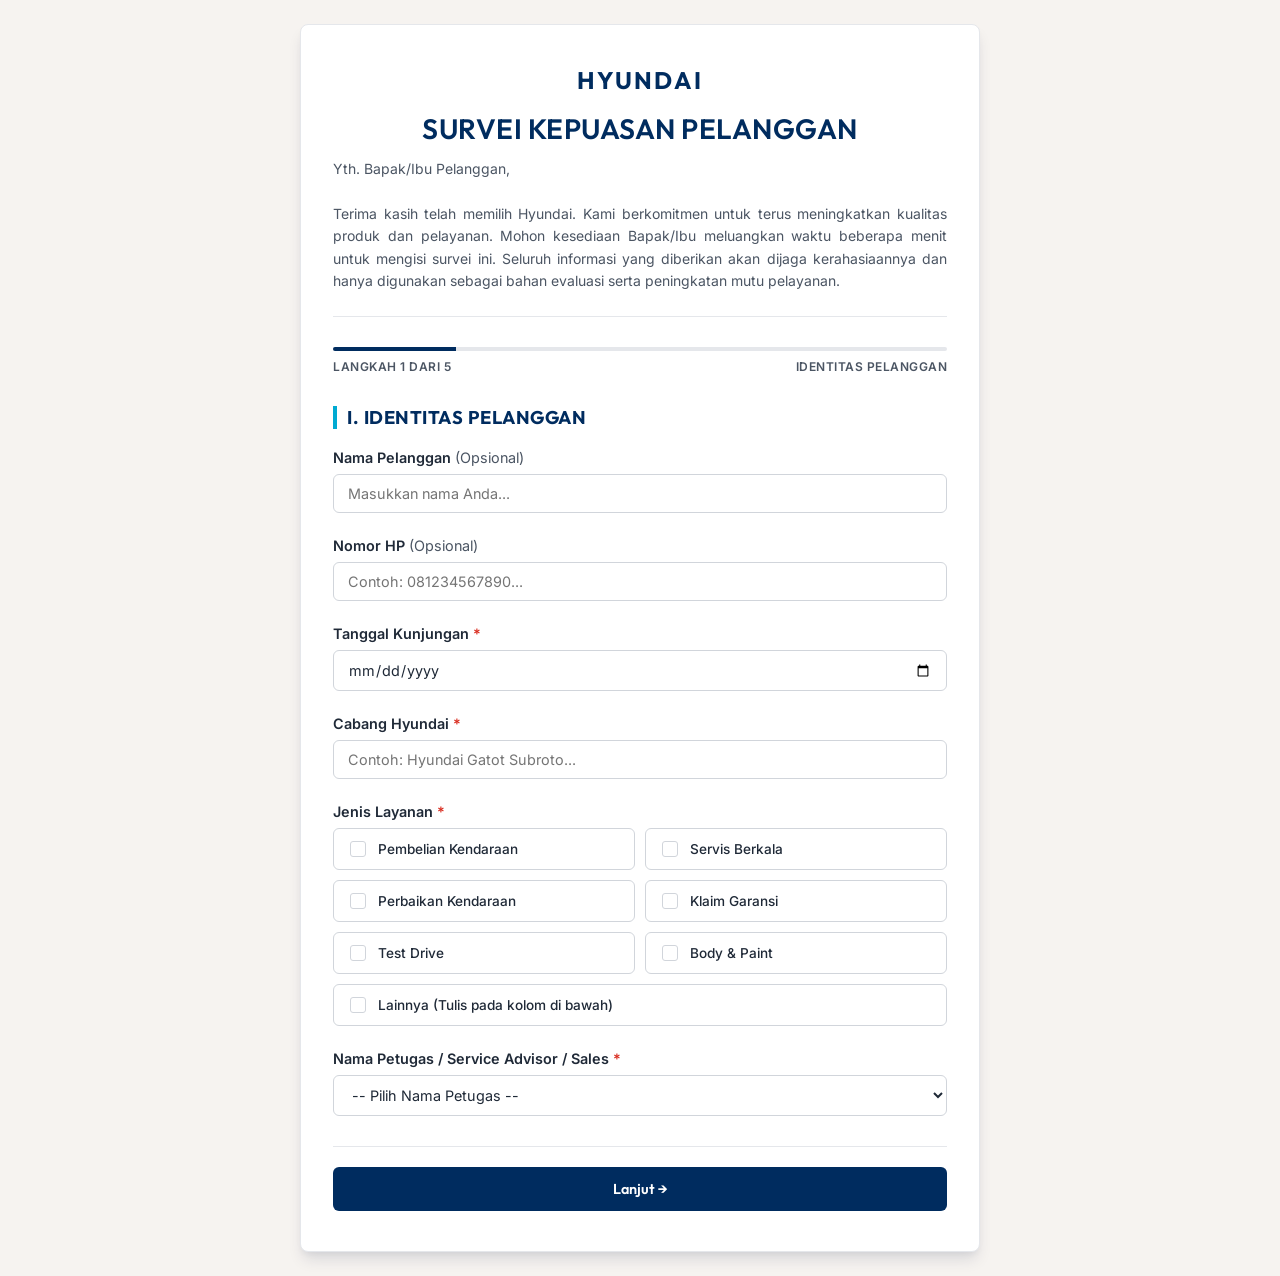
==== commit 0dcf3963: "fix: remove demo warning banner, replace 'Mode Demo' labels with professional equivalents" ====
--- a/index.html
+++ b/index.html
@@ -52,12 +52,6 @@
 
   <!-- CONTAINER FORM SURVEI -->
   <div class="survey-container">
-    
-    <!-- Warning Mode Demo -->
-    <div id="configWarning" class="config-warning" style="display:none;">
-      <strong>⚠️ Mode Demo Aktif:</strong> Data disimpan sementara di browser ini. Hubungkan database online Supabase di <code>config.js</code> untuk penyimpanan permanen.
-    </div>
-
     <!-- Header Form -->
     <div class="survey-header">
       <div class="hyundai-logo-area">
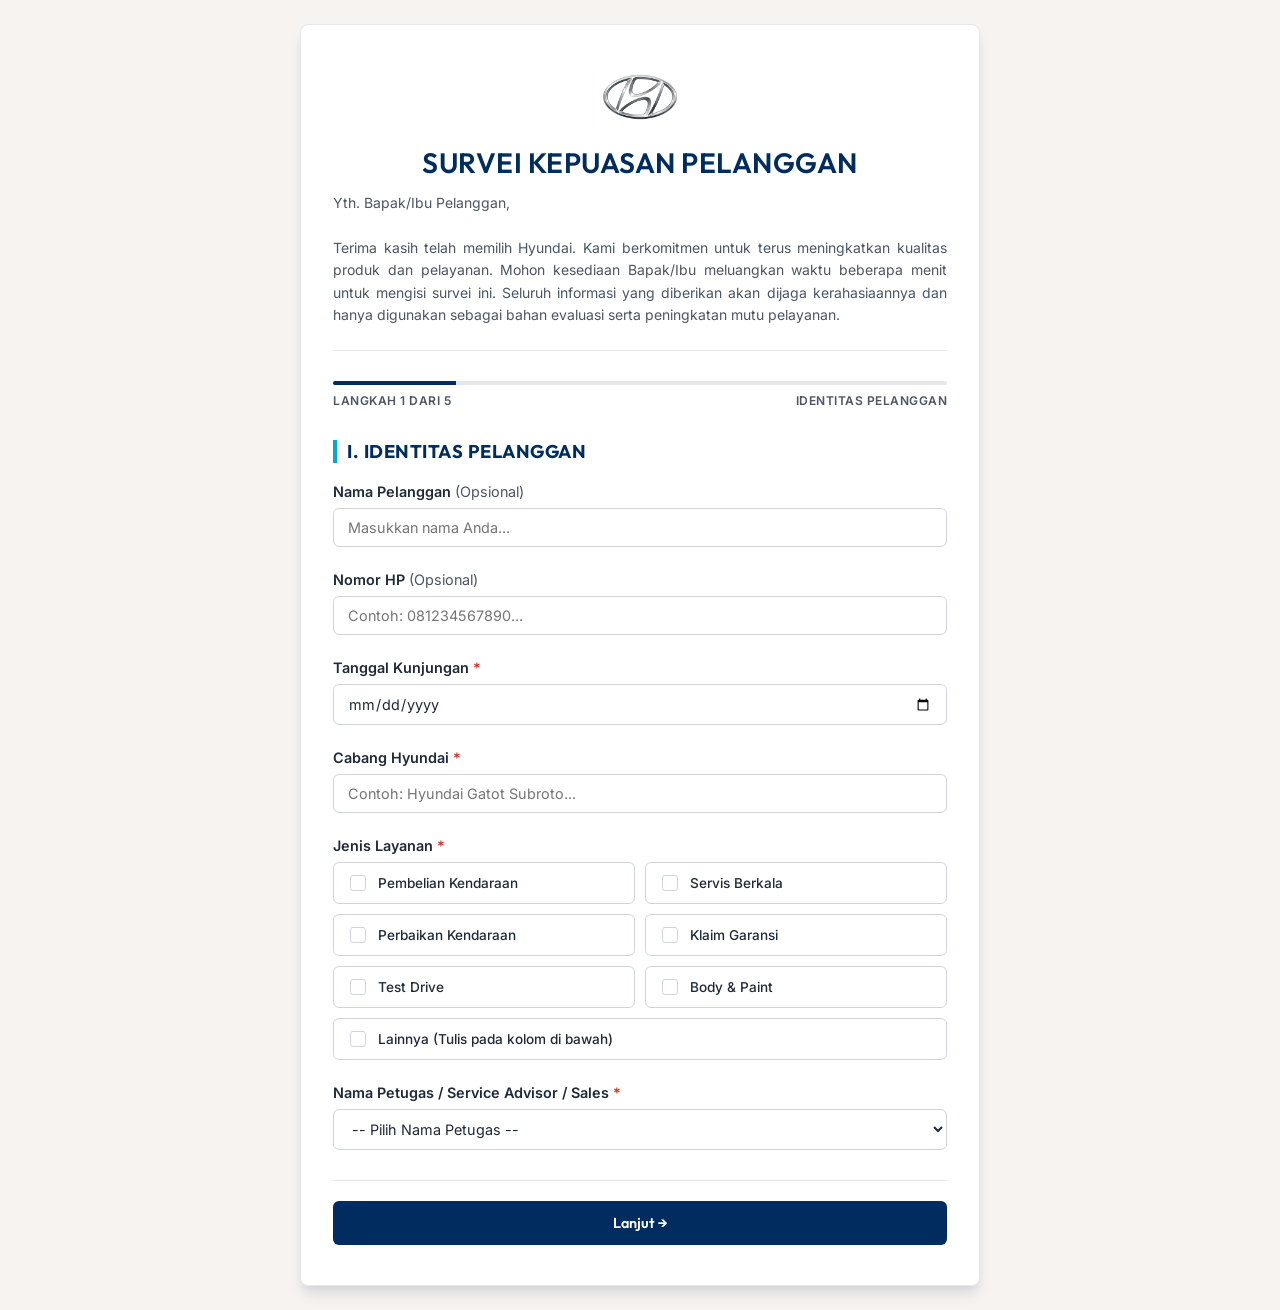
==== commit ddfd9dc3: "feat: add Hyundai logo image to survey form and admin login page" ====
--- a/index.html
+++ b/index.html
@@ -55,7 +55,7 @@
     <!-- Header Form -->
     <div class="survey-header">
       <div class="hyundai-logo-area">
-        <span class="hyundai-logo-text">Hyundai</span>
+        <img src="hyundai-logo.jpg" alt="Logo Hyundai" class="hyundai-logo-img">
       </div>
       <h1>Survei Kepuasan Pelanggan</h1>
       <p>
--- a/style.css
+++ b/style.css
@@ -81,13 +81,11 @@
   align-items: center;
   margin-bottom: 16px;
 }
-.hyundai-logo-text {
-  font-family: var(--font-head);
-  font-size: 1.5rem;
-  font-weight: 700;
-  letter-spacing: 2px;
-  color: var(--primary);
-  text-transform: uppercase;
+.hyundai-logo-img {
+  height: 64px;
+  width: auto;
+  object-fit: contain;
+  display: block;
 }
 .survey-header h1 {
   font-family: var(--font-head);
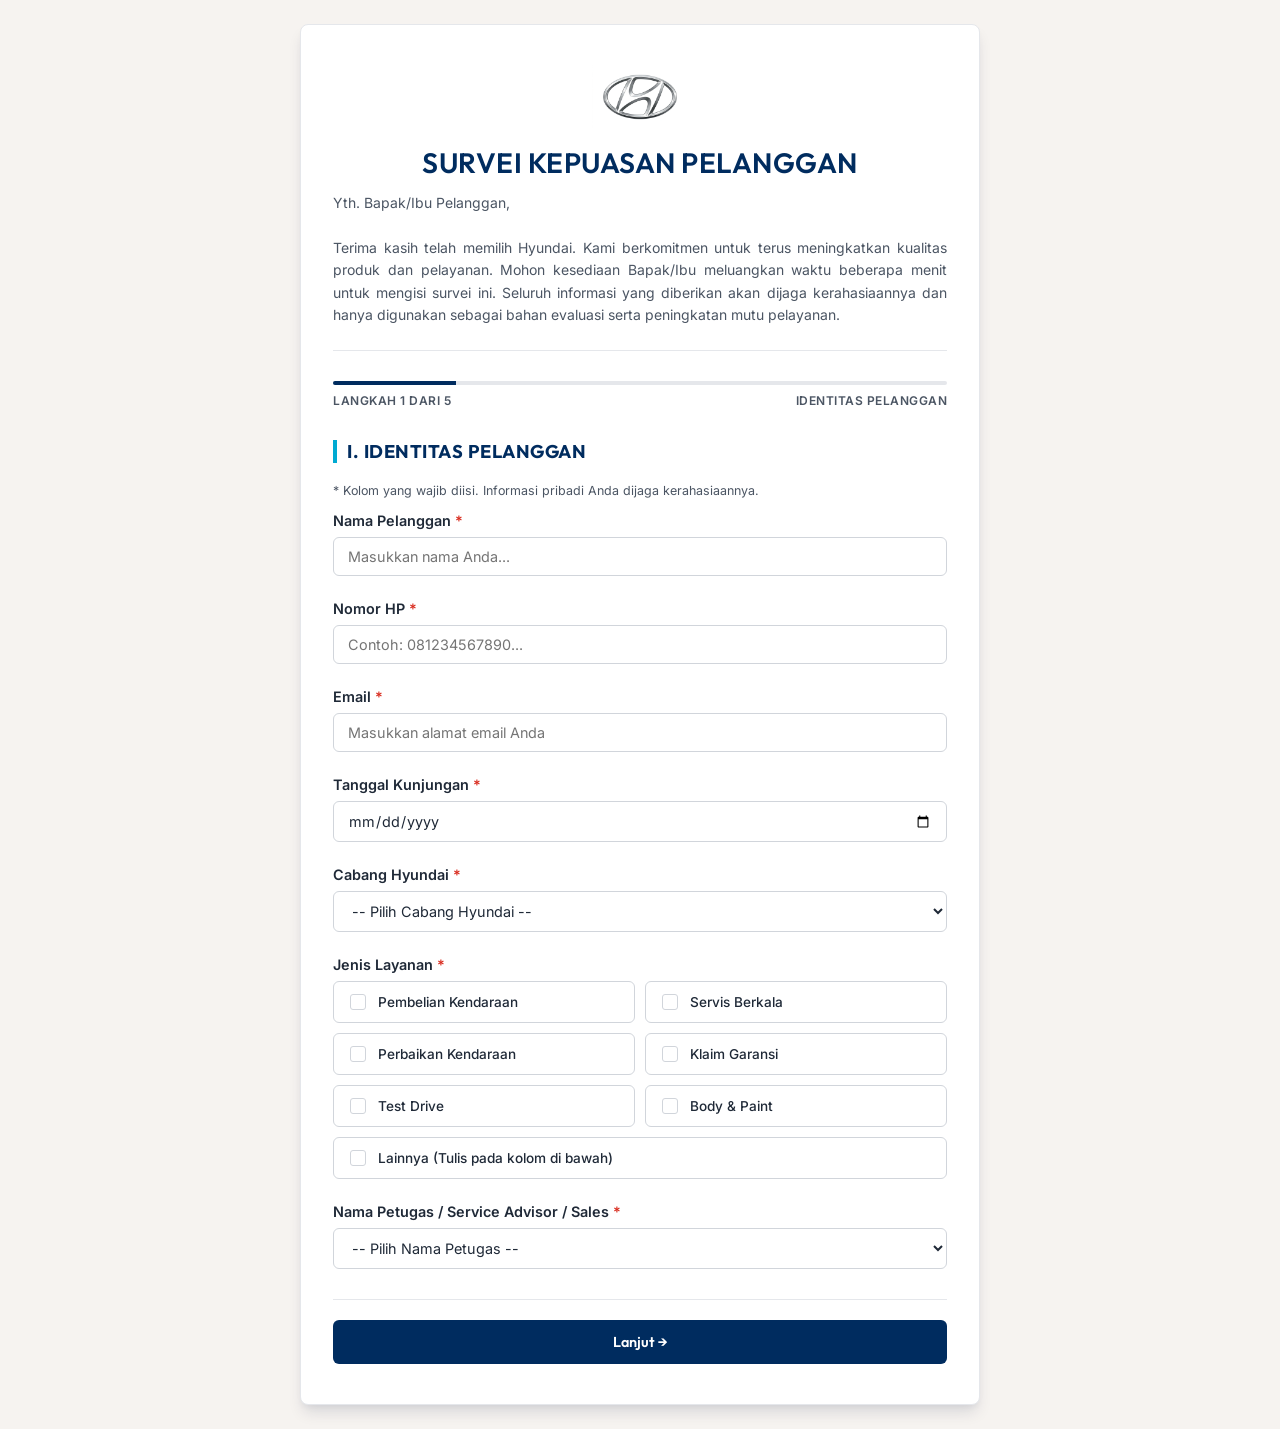
==== commit 388544f8: "Update identity fields, dropdown branches, PDP consent, and remove demo words" ====
--- a/index.html
+++ b/index.html
@@ -17,38 +17,37 @@
   <div id="privacyModal" class="modal-overlay" role="dialog" aria-modal="true" aria-label="Kebijakan Privasi">
     <div class="modal-box">
       <h2>🔒 Kebijakan Privasi &amp; Perlindungan Data</h2>
-      <p>Sesuai <strong>UU PDP No. 27 Tahun 2022</strong>, kami berkomitmen sepenuhnya dalam melindungi data pribadi Anda.</p>
-
-      <h3>📋 Data yang Dikumpulkan</h3>
-      <ul>
-        <li>Nama Lengkap &amp; Nomor HP (bersifat opsional)</li>
+      <p style="font-size:0.85rem; line-height:1.5; margin-bottom:12px;">
+        Privasi Anda penting bagi Hyundai Motors Indonesia ("Hyundai" atau "kami") dan perusahaan afiliasinya, seperti kepercayaan Anda terhadap produk dan layanan Hyundai. Kami berusaha keras untuk melindungi privasi online Anda, sambil memberikan pengalaman situs web yang menyenangkan yang menyediakan informasi, produk, dan layanan yang relevan dan berguna bagi Anda. Tujuan dari Kebijakan Privasi Hyundai Motors Indonesia ini ("Kebijakan Privasi") ini adalah untuk menginformasikan dan menerangkan tentang cara kami mengumpulkan, menggunakan, dan membagikan informasi melalui situs web kami.
+      </p>
+
+      <h3>📋 Data yang Dikumpulkan (Wajib Diisi)</h3>
+      <ul style="font-size:0.8rem; margin-bottom:12px;">
+        <li>Nama Lengkap, Nomor HP, dan Alamat Email</li>
         <li>Tanggal Kunjungan &amp; Cabang Hyundai</li>
         <li>Jenis Layanan &amp; Nama Petugas (Service Advisor/SA/Sales)</li>
         <li>Nilai penilaian kepuasan Anda (skala 1-5 dan 0-10)</li>
         <li>Kritik, saran, serta masukan tertulis</li>
       </ul>
 
-      <h3>🎯 Tujuan Penggunaan</h3>
-      <ul>
-        <li>Bahan evaluasi internal dan peningkatan mutu pelayanan cabang.</li>
+      <h3>🎯 Tujuan Penggunaan &amp; Kepatuhan Hukum</h3>
+      <ul style="font-size:0.8rem; margin-bottom:12px;">
+        <li>Bahan evaluasi internal dan peningkatan mutu pelayanan cabang Hyundai.</li>
         <li>Penilaian performa pelayanan petugas (SA/Sales).</li>
-        <li>Seluruh data dijaga kerahasiaannya dan tidak dibagikan ke pihak eksternal.</li>
+        <li>Seluruh data dijaga kerahasiaannya dan diproses secara sah berdasarkan UU PDP No. 27/2022.</li>
       </ul>
 
       <h3>📅 Penyimpanan Data</h3>
-      <p>Data survei disimpan secara aman dalam database internal dengan kebijakan retensi maksimal 1 tahun, setelah itu akan dihapus atau dianonimkan untuk kebutuhan statistik jangka panjang.</p>
-
-      <h3>✅ Hak Anda (Pasal 5–16 UU PDP)</h3>
-      <ul>
-        <li>Pengisian identitas (Nama &amp; HP) bersifat opsional. Anda berhak mengosongkannya jika ingin tanggapan Anda 100% anonim.</li>
-        <li>Anda dapat meminta penghapusan data tanggapan Anda dengan menghubungi Customer Service cabang terkait.</li>
-      </ul>
+      <p style="font-size:0.8rem; line-height:1.5; margin-bottom:15px;">
+        Data survei disimpan secara aman dalam database internal dengan standar keamanan data yang ketat untuk mencegah akses tanpa izin sesuai dengan ketentuan perundang-undangan perlindungan data pribadi yang berlaku.
+      </p>
 
       <button class="modal-close" onclick="document.getElementById('privacyModal').classList.remove('open')">
         Saya Mengerti &amp; Tutup
       </button>
     </div>
   </div>
+
 
   <!-- CONTAINER FORM SURVEI -->
   <div class="survey-container">
@@ -83,15 +82,21 @@
       <!-- STEP 1: IDENTITAS PELANGGAN -->
       <div id="step1" class="step-page active">
         <div class="step-title">I. Identitas Pelanggan</div>
-        
-        <div class="form-group">
-          <label class="form-label" for="namaInput">Nama Pelanggan <span style="font-weight:400;color:var(--muted);">(Opsional)</span></label>
-          <input type="text" name="nama" id="namaInput" class="form-input" placeholder="Masukkan nama Anda...">
-        </div>
-
-        <div class="form-group">
-          <label class="form-label" for="hpInput">Nomor HP <span style="font-weight:400;color:var(--muted);">(Opsional)</span></label>
-          <input type="tel" name="nomor_hp" id="hpInput" class="form-input" placeholder="Contoh: 081234567890...">
+        <p style="font-size:0.78rem; color:var(--muted); margin-bottom:14px;">* Kolom yang wajib diisi. Informasi pribadi Anda dijaga kerahasiaannya.</p>
+
+        <div class="form-group">
+          <label class="form-label" for="namaInput">Nama Pelanggan <span style="color:var(--danger);">*</span></label>
+          <input type="text" name="nama" id="namaInput" class="form-input" placeholder="Masukkan nama Anda..." required>
+        </div>
+
+        <div class="form-group">
+          <label class="form-label" for="hpInput">Nomor HP <span style="color:var(--danger);">*</span></label>
+          <input type="tel" name="nomor_hp" id="hpInput" class="form-input" placeholder="Contoh: 081234567890..." required>
+        </div>
+
+        <div class="form-group">
+          <label class="form-label" for="emailInput">Email <span style="color:var(--danger);">*</span></label>
+          <input type="email" name="email" id="emailInput" class="form-input" placeholder="Masukkan alamat email Anda" required>
         </div>
 
         <div class="form-group">
@@ -101,7 +106,91 @@
 
         <div class="form-group">
           <label class="form-label" for="cabangInput">Cabang Hyundai <span style="color:var(--danger);">*</span></label>
-          <input type="text" name="cabang" id="cabangInput" class="form-input" placeholder="Contoh: Hyundai Gatot Subroto..." required>
+          <select name="cabang" id="cabangInput" class="form-input" required>
+            <option value="" disabled selected>-- Pilih Cabang Hyundai --</option>
+            <optgroup label="DKI Jakarta">
+              <option>Hyundai Jakarta Barat – Daan Mogot</option>
+              <option>Hyundai Jakarta Barat – Puri Indah</option>
+              <option>Hyundai Jakarta Pusat – Hasyim Ashari</option>
+              <option>Hyundai Jakarta Pusat – Senen</option>
+              <option>Hyundai Jakarta Selatan – Fatmawati</option>
+              <option>Hyundai Jakarta Selatan – Mampang</option>
+              <option>Hyundai Jakarta Selatan – Pancoran</option>
+              <option>Hyundai Jakarta Selatan – Simprug</option>
+              <option>Hyundai Jakarta Timur – Cakung</option>
+              <option>Hyundai Jakarta Timur – Kalimalang</option>
+              <option>Hyundai Jakarta Utara – Kelapa Gading</option>
+              <option>Hyundai Jakarta Utara – Sunter</option>
+            </optgroup>
+            <optgroup label="Banten & Tangerang">
+              <option>Hyundai BSD City</option>
+              <option>Hyundai Ciputat</option>
+              <option>Hyundai Karawaci</option>
+              <option>Hyundai Serang</option>
+              <option>Hyundai Serpong</option>
+              <option>Hyundai Tangerang – Sudirman</option>
+            </optgroup>
+            <optgroup label="Jawa Barat & Bekasi">
+              <option>Hyundai Bandung – Cihampelas</option>
+              <option>Hyundai Bandung – Soekarno Hatta</option>
+              <option>Hyundai Bekasi – Ahmad Yani</option>
+              <option>Hyundai Bekasi – Cikarang</option>
+              <option>Hyundai Bogor</option>
+              <option>Hyundai Cibubur</option>
+              <option>Hyundai Cirebon</option>
+              <option>Hyundai Depok</option>
+              <option>Hyundai Karawang</option>
+            </optgroup>
+            <optgroup label="Jawa Tengah & DI Yogyakarta">
+              <option>Hyundai Semarang – Raden Patah</option>
+              <option>Hyundai Semarang – Siliwangi</option>
+              <option>Hyundai Solo</option>
+              <option>Hyundai Yogyakarta – Magelang</option>
+              <option>Hyundai Yogyakarta – Ringroad</option>
+            </optgroup>
+            <optgroup label="Jawa Timur">
+              <option>Hyundai Gresik</option>
+              <option>Hyundai Kediri</option>
+              <option>Hyundai Malang</option>
+              <option>Hyundai Sidoarjo</option>
+              <option>Hyundai Surabaya – A. Yani</option>
+              <option>Hyundai Surabaya – HR Muhammad</option>
+              <option>Hyundai Surabaya – Kenjeran</option>
+            </optgroup>
+            <optgroup label="Bali & Nusa Tenggara">
+              <option>Hyundai Bali – Denpasar Gatot Subroto</option>
+              <option>Hyundai Bali – Gianyar</option>
+              <option>Hyundai Bali – Kuta</option>
+              <option>Hyundai Lombok</option>
+            </optgroup>
+            <optgroup label="Sumatera">
+              <option>Hyundai Aceh</option>
+              <option>Hyundai Batam</option>
+              <option>Hyundai Jambi</option>
+              <option>Hyundai Lampung</option>
+              <option>Hyundai Medan – Adam Malik</option>
+              <option>Hyundai Medan – Gatot Subroto</option>
+              <option>Hyundai Palembang</option>
+              <option>Hyundai Pekanbaru</option>
+              <option>Hyundai Padang</option>
+            </optgroup>
+            <optgroup label="Kalimantan">
+              <option>Hyundai Balikpapan</option>
+              <option>Hyundai Banjarmasin</option>
+              <option>Hyundai Pontianak</option>
+              <option>Hyundai Samarinda</option>
+            </optgroup>
+            <optgroup label="Sulawesi">
+              <option>Hyundai Makassar – Urip Sumoharjo</option>
+              <option>Hyundai Makassar – Veteran</option>
+              <option>Hyundai Manado</option>
+              <option>Hyundai Palu</option>
+            </optgroup>
+            <optgroup label="Papua & Maluku">
+              <option>Hyundai Jayapura</option>
+              <option>Hyundai Ambon</option>
+            </optgroup>
+          </select>
         </div>
 
         <div class="form-group">
@@ -146,6 +235,7 @@
           </select>
         </div>
       </div>
+
 
       <!-- STEP 2: PENILAIAN KEPUASAN (1-7) -->
       <div id="step2" class="step-page">
